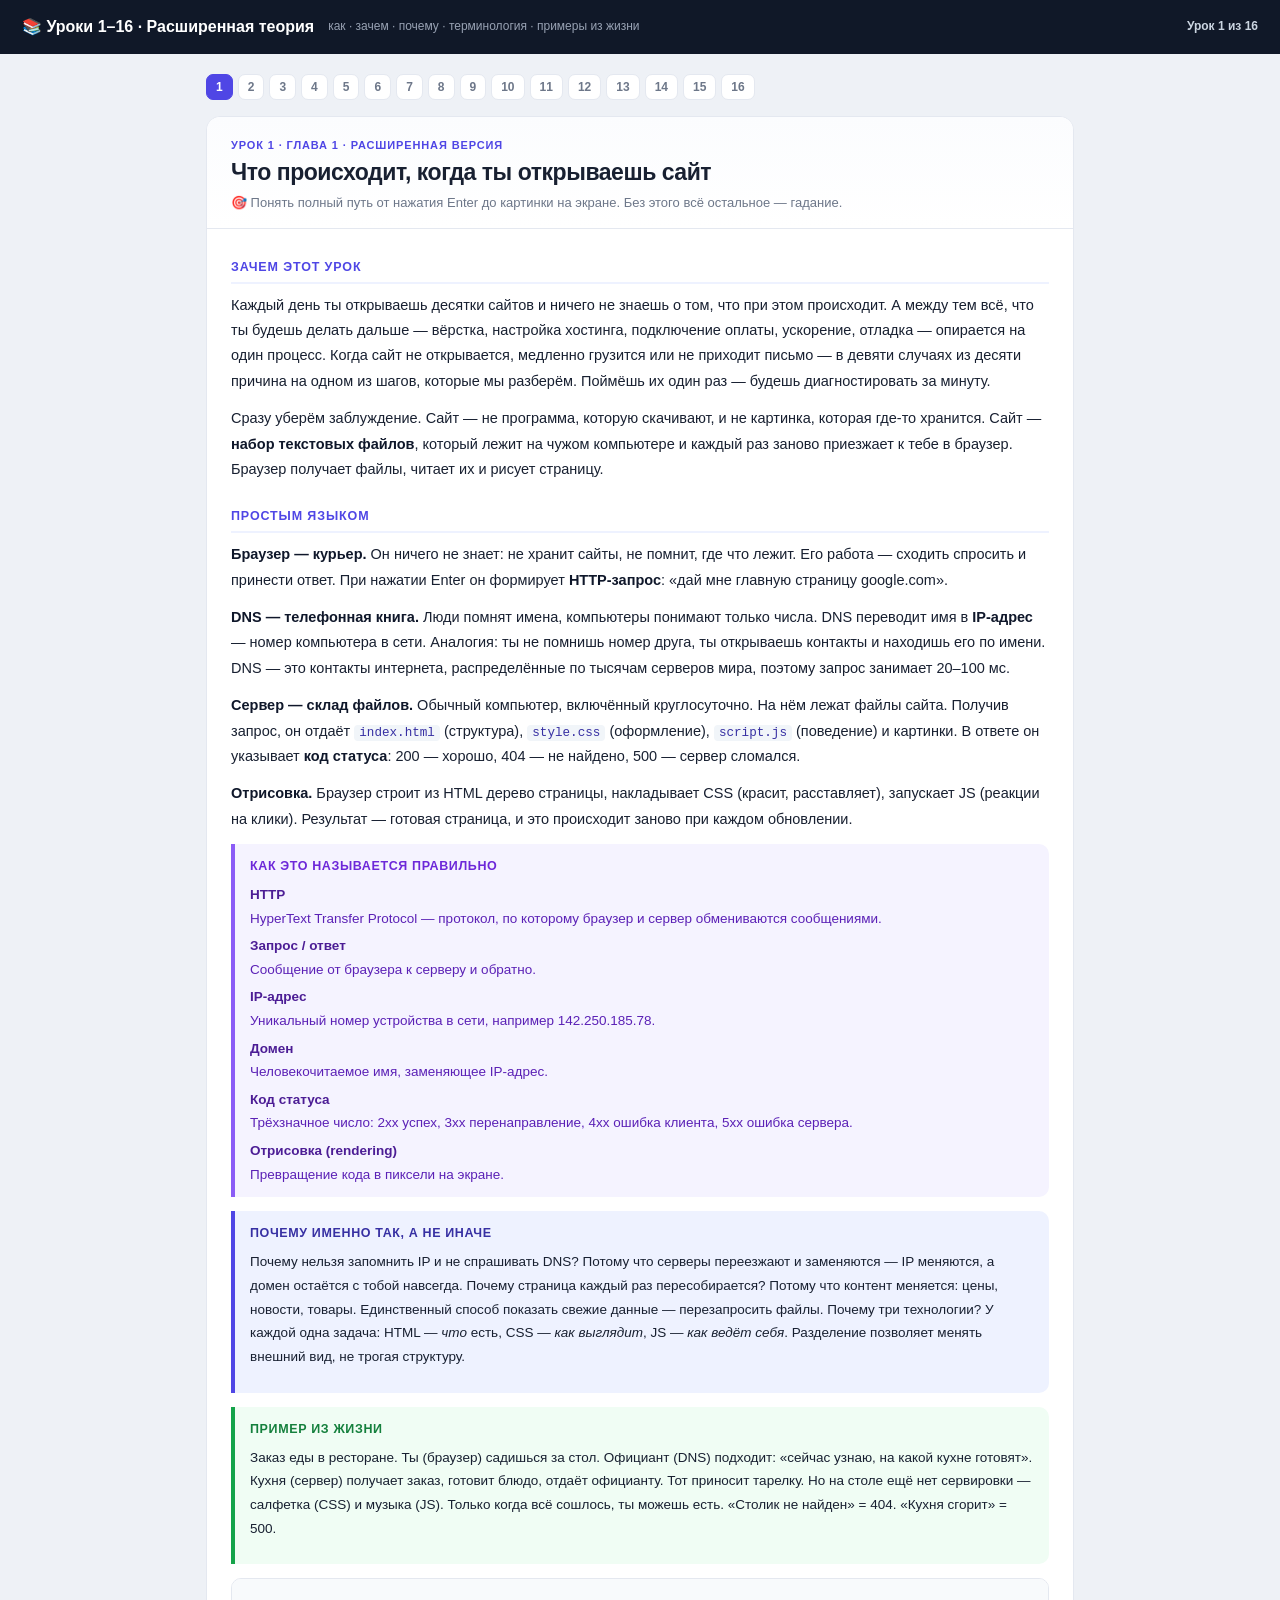
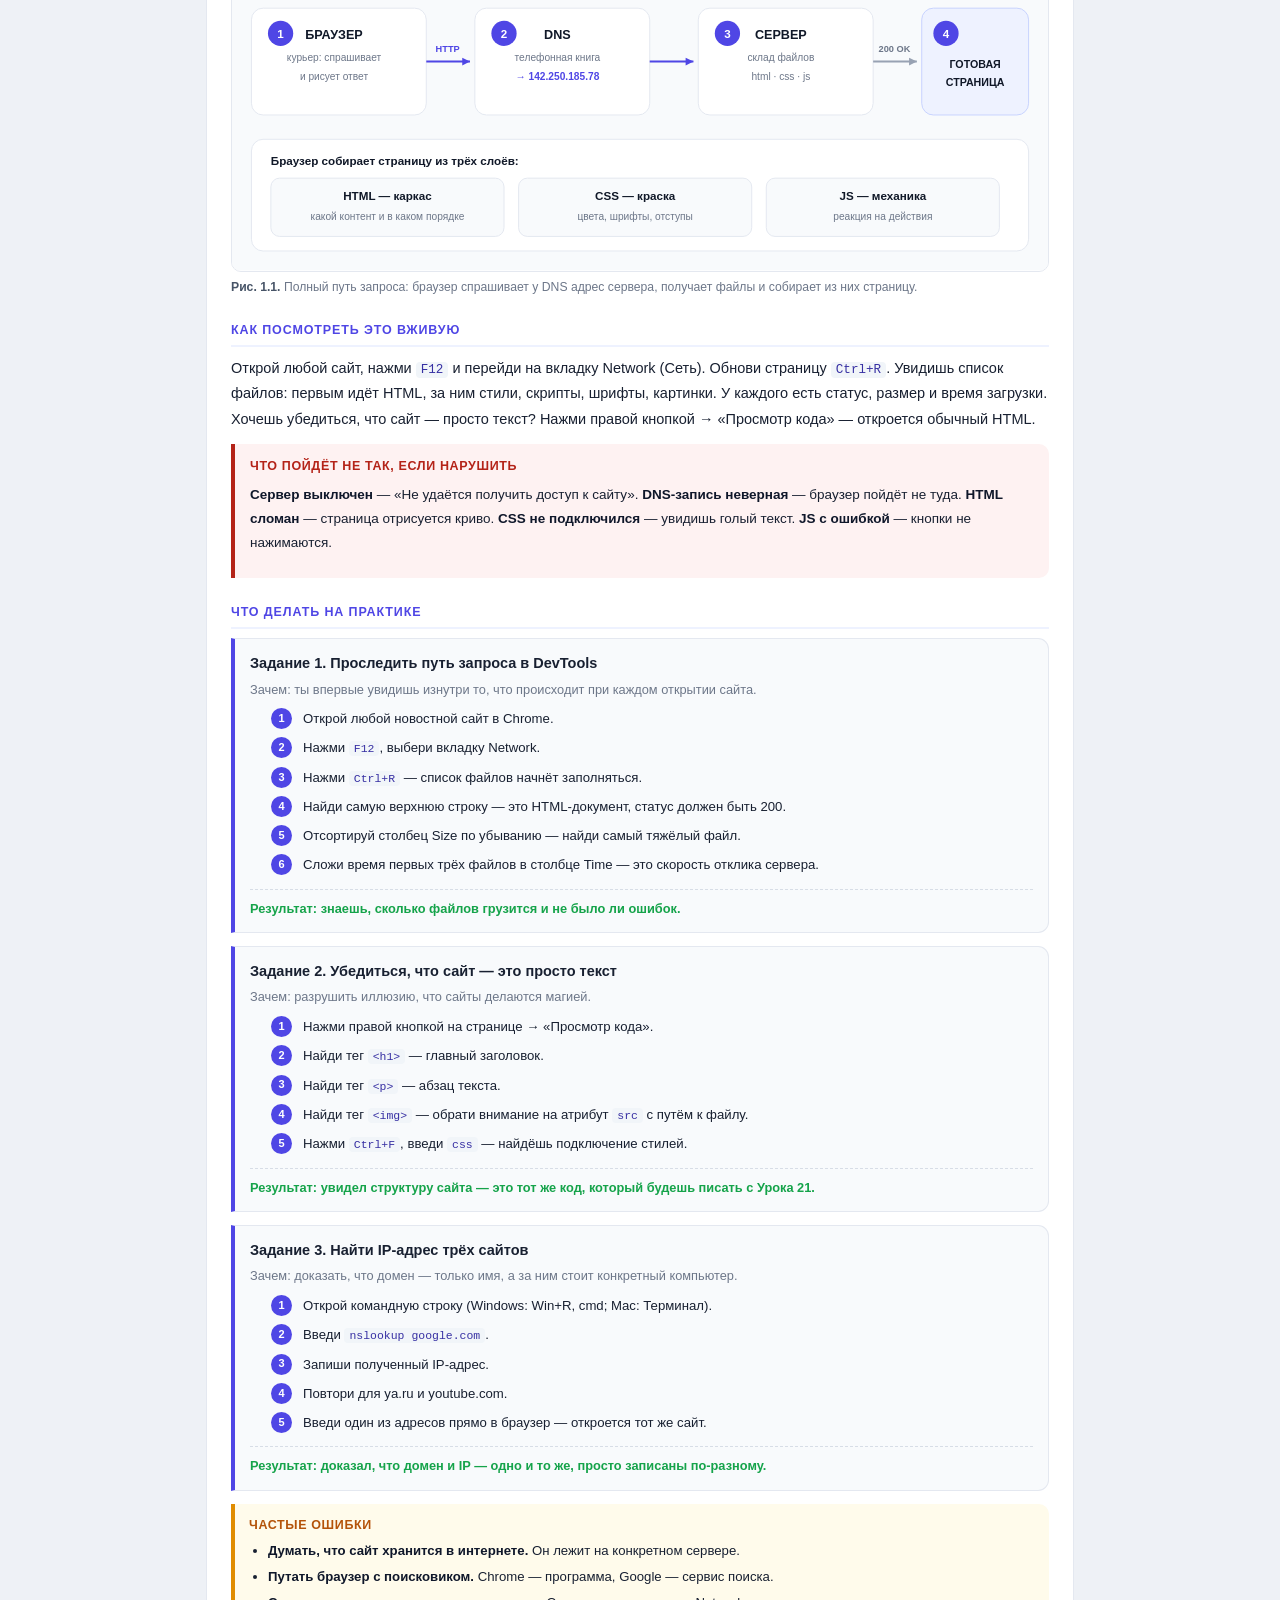
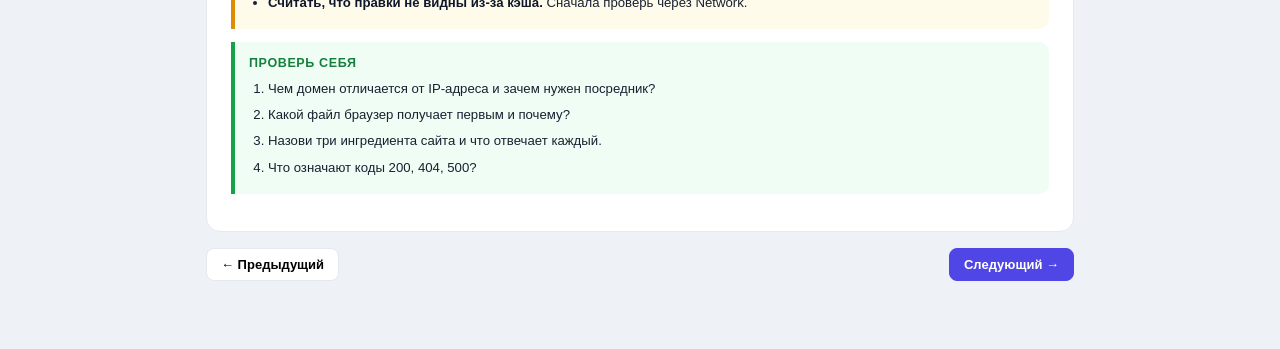
==== uroki-01-16-rasshirennaya.html @ d4473266 "Initial commit — версия после аудита" ====
<!DOCTYPE html>
<html lang="ru">
<head>
<meta charset="UTF-8">
<meta name="viewport" content="width=device-width,initial-scale=1">
<title>Уроки 1–16 · Расширенная теория</title>
<style>
:root{--bg:#eef1f6;--card:#fff;--line:#e4e8f0;--txt:#182031;--muted:#6d7789;--acc:#4f46e5;--ok:#15a34a;--proc:#e08c00;--code:#101828}
*{box-sizing:border-box}html,body{margin:0;padding:0}
body{font-family:-apple-system,BlinkMacSystemFont,"Segoe UI",Roboto,Arial,sans-serif;background:var(--bg);color:var(--txt);font-size:14.5px;line-height:1.6}
header{background:#101828;color:#fff;padding:14px 22px;display:flex;align-items:center;gap:14px;flex-wrap:wrap;position:sticky;top:0;z-index:50}
header h1{margin:0;font-size:16px}header .sub{color:#98a2b3;font-size:12px}
header .cnt{margin-left:auto;font-size:12px;color:#cbd5e1;font-weight:600}
.wrap{max-width:900px;margin:0 auto;padding:20px 16px 70px}
.tabs{display:flex;gap:5px;flex-wrap:wrap;margin-bottom:16px}
.tab{border:1px solid var(--line);background:#fff;border-radius:7px;padding:5px 9px;font-size:12px;cursor:pointer;font-weight:600;color:var(--muted)}
.tab:hover{border-color:#c7cfdd}.tab.on{background:var(--acc);border-color:var(--acc);color:#fff}
.lesson{background:var(--card);border:1px solid var(--line);border-radius:14px;overflow:hidden}
.lh{padding:20px 24px 14px;border-bottom:1px solid var(--line);background:linear-gradient(180deg,#fbfcfe,#fff)}
.lh .num{font-size:11px;text-transform:uppercase;letter-spacing:.08em;color:var(--acc);font-weight:700}
.lh h2{margin:4px 0 0;font-size:23px;letter-spacing:-.02em;line-height:1.25}
.lh .goal{margin-top:6px;font-size:13px;color:var(--muted)}
.lb{padding:4px 24px 24px}
.lb h3{font-size:12.5px;text-transform:uppercase;letter-spacing:.07em;color:var(--acc);margin:24px 0 9px;font-weight:700;padding-bottom:5px;border-bottom:2px solid #eef2ff}
.lb h4{font-size:15.5px;margin:18px 0 6px}
.lb p{margin:0 0 12px;line-height:1.75}
.lb ul,.lb ol{margin:0 0 13px;padding-left:21px}
.lb li{margin-bottom:6px;line-height:1.68}
.lb strong{color:#0f172a}
.lb code{font-family:"SF Mono",Menlo,Consolas,monospace;font-size:.87em;background:#f1f5f9;padding:1px 5px;border-radius:4px;color:#3730a3}
.lb pre{background:var(--code);color:#e6edf7;padding:13px 15px;border-radius:9px;overflow-x:auto;font-size:12.2px;line-height:1.5;font-family:"SF Mono",Menlo,Consolas,monospace;margin:0 0 13px}
.lb pre code{background:none;padding:0;color:inherit}
.lb table{width:100%;border-collapse:collapse;margin:0 0 13px;font-size:12.8px}
.lb th{background:#f8fafc;text-align:left;padding:8px 10px;border:1px solid var(--line);font-weight:700;font-size:11px;text-transform:uppercase;letter-spacing:.04em;color:var(--muted)}
.lb td{padding:8px 10px;border:1px solid var(--line);vertical-align:top;line-height:1.5}
figure{margin:0 0 16px}
figure svg{width:100%;height:auto;display:block;border:1px solid var(--line);border-radius:10px;background:#fff}
figcaption{margin-top:6px;font-size:12.2px;color:var(--muted);line-height:1.5}
figcaption b{color:#475467}
.term{background:#f5f3ff;border-left:4px solid #8b5cf6;border-radius:0 10px 10px 0;padding:12px 15px;margin:0 0 14px}
.term-t{font-weight:700;font-size:12.5px;color:#6d28d9;margin-bottom:8px;text-transform:uppercase;letter-spacing:.05em}
.term dl{margin:0}
.term dt{font-weight:700;color:#4c1d95;font-size:13.5px;margin-top:6px}
.term dd{margin:2px 0 0 0;font-size:13.5px;line-height:1.6;color:#5b21b6}
.why{background:#eef2ff;border-left:4px solid var(--acc);border-radius:0 10px 10px 0;padding:12px 15px;margin:0 0 14px;font-size:13.5px;line-height:1.7}
.why-t{font-weight:700;font-size:12.5px;color:#3730a3;margin-bottom:6px;text-transform:uppercase;letter-spacing:.05em}
.life{background:#f0fdf4;border-left:4px solid var(--ok);border-radius:0 10px 10px 0;padding:12px 15px;margin:0 0 14px;font-size:13.5px;line-height:1.7}
.life-t{font-weight:700;font-size:12.5px;color:#15803d;margin-bottom:6px;text-transform:uppercase;letter-spacing:.05em}
.risk{background:#fef2f2;border-left:4px solid #b42318;border-radius:0 10px 10px 0;padding:12px 15px;margin:0 0 14px;font-size:13.5px;line-height:1.7}
.risk-t{font-weight:700;font-size:12.5px;color:#b42318;margin-bottom:6px;text-transform:uppercase;letter-spacing:.05em}
.task{background:#f8fafc;border:1px solid var(--line);border-left:4px solid var(--acc);border-radius:0 11px 11px 0;padding:13px 15px;margin:0 0 13px}
.task-h{font-weight:700;font-size:14.5px;margin-bottom:4px}
.task-why{font-size:12.8px;color:var(--muted);margin-bottom:9px;line-height:1.55}
.steps{margin:0;padding-left:0;list-style:none;counter-reset:st}
.steps li{position:relative;padding-left:32px;margin-bottom:8px;line-height:1.6;font-size:13.2px;counter-increment:st}
.steps li::before{content:counter(st);position:absolute;left:0;top:0;width:21px;height:21px;background:var(--acc);color:#fff;border-radius:50%;font-size:11px;font-weight:700;display:flex;align-items:center;justify-content:center}
.task-r{margin-top:10px;padding-top:9px;border-top:1px dashed #d7dde6;font-size:12.8px;color:var(--ok);font-weight:600}
.warn{background:#fffbeb;border-left:4px solid var(--proc);border-radius:0 10px 10px 0;padding:11px 14px;margin:0 0 13px}
.warn-t{font-weight:700;font-size:12.5px;color:#b45309;margin-bottom:5px;text-transform:uppercase;letter-spacing:.05em}
.warn ul{margin:0;padding-left:19px}.warn li{font-size:13.2px;margin-bottom:4px}
.check{background:#f0fdf4;border-left:4px solid var(--ok);border-radius:0 10px 10px 0;padding:11px 14px;margin:0 0 13px}
.check-t{font-weight:700;font-size:12.5px;color:#15803d;margin-bottom:5px;text-transform:uppercase;letter-spacing:.05em}
.check ol{margin:0;padding-left:19px}.check li{font-size:13.2px;margin-bottom:4px}
.note{background:#eef2ff;border-left:4px solid var(--acc);border-radius:0 10px 10px 0;padding:11px 14px;margin:0 0 13px;font-size:13.5px}
.navb{display:flex;gap:9px;margin-top:16px}.navb .sp{flex:1}
.btn{border:1px solid var(--line);background:#fff;padding:8px 14px;border-radius:8px;font-size:13px;cursor:pointer;font-weight:600;font-family:inherit}
.btn:hover{border-color:#c7cfdd}.btn.pri{background:var(--acc);border-color:var(--acc);color:#fff}
@media(max-width:700px){.lh,.lb{padding-left:15px;padding-right:15px}.lh h2{font-size:20px}}
</style>
</head>
<body>
<header><h1>📚 Уроки 1–16 · Расширенная теория</h1><span class="sub">как · зачем · почему · терминология · примеры из жизни</span><span class="cnt" id="cnt"></span></header>
<div class="wrap"><div class="tabs" id="tabs"></div><div id="out"></div>
<div class="navb"><button class="btn" id="prev">← Предыдущий</button><span class="sp"></span><button class="btn pri" id="next">Следующий →</button></div></div>
<script>
var L=[
{t:"Что происходит, когда ты открываешь сайт",g:"Понять полный путь от нажатия Enter до картинки на экране. Без этого всё остальное — гадание.",c:`
<h3>Зачем этот урок</h3>
<p>Каждый день ты открываешь десятки сайтов и ничего не знаешь о том, что при этом происходит. А между тем всё, что ты будешь делать дальше — вёрстка, настройка хостинга, подключение оплаты, ускорение, отладка — опирается на один процесс. Когда сайт не открывается, медленно грузится или не приходит письмо — в девяти случаях из десяти причина на одном из шагов, которые мы разберём. Поймёшь их один раз — будешь диагностировать за минуту.</p>
<p>Сразу уберём заблуждение. Сайт — не программа, которую скачивают, и не картинка, которая где-то хранится. Сайт — <strong>набор текстовых файлов</strong>, который лежит на чужом компьютере и каждый раз заново приезжает к тебе в браузер. Браузер получает файлы, читает их и рисует страницу.</p>

<h3>Простым языком</h3>
<p><strong>Браузер — курьер.</strong> Он ничего не знает: не хранит сайты, не помнит, где что лежит. Его работа — сходить спросить и принести ответ. При нажатии Enter он формирует <strong>HTTP-запрос</strong>: «дай мне главную страницу google.com».</p>
<p><strong>DNS — телефонная книга.</strong> Люди помнят имена, компьютеры понимают только числа. DNS переводит имя в <strong>IP-адрес</strong> — номер компьютера в сети. Аналогия: ты не помнишь номер друга, ты открываешь контакты и находишь его по имени. DNS — это контакты интернета, распределённые по тысячам серверов мира, поэтому запрос занимает 20–100 мс.</p>
<p><strong>Сервер — склад файлов.</strong> Обычный компьютер, включённый круглосуточно. На нём лежат файлы сайта. Получив запрос, он отдаёт <code>index.html</code> (структура), <code>style.css</code> (оформление), <code>script.js</code> (поведение) и картинки. В ответе он указывает <strong>код статуса</strong>: 200 — хорошо, 404 — не найдено, 500 — сервер сломался.</p>
<p><strong>Отрисовка.</strong> Браузер строит из HTML дерево страницы, накладывает CSS (красит, расставляет), запускает JS (реакции на клики). Результат — готовая страница, и это происходит заново при каждом обновлении.</p>

<div class="term"><div class="term-t">Как это называется правильно</div>
<dl>
<dt>HTTP</dt><dd>HyperText Transfer Protocol — протокол, по которому браузер и сервер обмениваются сообщениями.</dd>
<dt>Запрос / ответ</dt><dd>Сообщение от браузера к серверу и обратно.</dd>
<dt>IP-адрес</dt><dd>Уникальный номер устройства в сети, например 142.250.185.78.</dd>
<dt>Домен</dt><dd>Человекочитаемое имя, заменяющее IP-адрес.</dd>
<dt>Код статуса</dt><dd>Трёхзначное число: 2xx успех, 3xx перенаправление, 4xx ошибка клиента, 5xx ошибка сервера.</dd>
<dt>Отрисовка (rendering)</dt><dd>Превращение кода в пиксели на экране.</dd>
</dl></div>

<div class="why"><div class="why-t">Почему именно так, а не иначе</div>
<p>Почему нельзя запомнить IP и не спрашивать DNS? Потому что серверы переезжают и заменяются — IP меняются, а домен остаётся с тобой навсегда. Почему страница каждый раз пересобирается? Потому что контент меняется: цены, новости, товары. Единственный способ показать свежие данные — перезапросить файлы. Почему три технологии? У каждой одна задача: HTML — <em>что</em> есть, CSS — <em>как выглядит</em>, JS — <em>как ведёт себя</em>. Разделение позволяет менять внешний вид, не трогая структуру.</p></div>

<div class="life"><div class="life-t">Пример из жизни</div>
<p>Заказ еды в ресторане. Ты (браузер) садишься за стол. Официант (DNS) подходит: «сейчас узнаю, на какой кухне готовят». Кухня (сервер) получает заказ, готовит блюдо, отдаёт официанту. Тот приносит тарелку. Но на столе ещё нет сервировки — салфетка (CSS) и музыка (JS). Только когда всё сошлось, ты можешь есть. «Столик не найден» = 404. «Кухня сгорит» = 500.</p></div>

<figure><svg viewBox="0 0 840 300" xmlns="http://www.w3.org/2000/svg" role="img" aria-label="Схема пути запроса">
<rect width="840" height="300" fill="#f8fafc"/>
<rect x="20" y="30" width="180" height="110" rx="12" fill="#fff" stroke="#e4e8f0"/>
<circle cx="50" cy="56" r="13" fill="#4f46e5"/><text x="50" y="61" text-anchor="middle" fill="#fff" font-size="12" font-weight="700" font-family="Arial">1</text>
<text x="105" y="62" text-anchor="middle" fill="#101828" font-size="13" font-weight="700" font-family="Arial">БРАУЗЕР</text>
<text x="105" y="84" text-anchor="middle" fill="#6d7789" font-size="10.5" font-family="Arial">курьер: спрашивает</text>
<text x="105" y="104" text-anchor="middle" fill="#6d7789" font-size="10.5" font-family="Arial">и рисует ответ</text>
<line x1="200" y1="85" x2="245" y2="85" stroke="#4f46e5" stroke-width="2"/>
<path d="M245,85 l-8,-4 v8 z" fill="#4f46e5"/>
<text x="222" y="75" text-anchor="middle" fill="#4f46e5" font-size="9.5" font-weight="700" font-family="Arial">HTTP</text>
<rect x="250" y="30" width="180" height="110" rx="12" fill="#fff" stroke="#e4e8f0"/>
<circle cx="280" cy="56" r="13" fill="#4f46e5"/><text x="280" y="61" text-anchor="middle" fill="#fff" font-size="12" font-weight="700" font-family="Arial">2</text>
<text x="335" y="62" text-anchor="middle" fill="#101828" font-size="13" font-weight="700" font-family="Arial">DNS</text>
<text x="335" y="84" text-anchor="middle" fill="#6d7789" font-size="10.5" font-family="Arial">телефонная книга</text>
<text x="335" y="104" text-anchor="middle" fill="#4f46e5" font-size="10.5" font-weight="700" font-family="Arial">→ 142.250.185.78</text>
<line x1="430" y1="85" x2="475" y2="85" stroke="#4f46e5" stroke-width="2"/>
<path d="M475,85 l-8,-4 v8 z" fill="#4f46e5"/>
<rect x="480" y="30" width="180" height="110" rx="12" fill="#fff" stroke="#e4e8f0"/>
<circle cx="510" cy="56" r="13" fill="#4f46e5"/><text x="510" y="61" text-anchor="middle" fill="#fff" font-size="12" font-weight="700" font-family="Arial">3</text>
<text x="565" y="62" text-anchor="middle" fill="#101828" font-size="13" font-weight="700" font-family="Arial">СЕРВЕР</text>
<text x="565" y="84" text-anchor="middle" fill="#6d7789" font-size="10.5" font-family="Arial">склад файлов</text>
<text x="565" y="104" text-anchor="middle" fill="#6d7789" font-size="10.5" font-family="Arial">html · css · js</text>
<line x1="660" y1="85" x2="705" y2="85" stroke="#98a2b3" stroke-width="2"/>
<path d="M705,85 l-8,-4 v8 z" fill="#98a2b3"/>
<text x="682" y="75" text-anchor="middle" fill="#6d7789" font-size="9.5" font-weight="700" font-family="Arial">200 OK</text>
<rect x="710" y="30" width="110" height="110" rx="12" fill="#eef2ff" stroke="#c7d2fe"/>
<circle cx="735" cy="56" r="13" fill="#4f46e5"/><text x="735" y="61" text-anchor="middle" fill="#fff" font-size="12" font-weight="700" font-family="Arial">4</text>
<text x="765" y="92" text-anchor="middle" fill="#101828" font-size="11" font-weight="700" font-family="Arial">ГОТОВАЯ</text>
<text x="765" y="110" text-anchor="middle" fill="#101828" font-size="11" font-weight="700" font-family="Arial">СТРАНИЦА</text>
<rect x="20" y="165" width="800" height="115" rx="12" fill="#fff" stroke="#e4e8f0"/>
<text x="40" y="192" fill="#101828" font-size="12" font-weight="700" font-family="Arial">Браузер собирает страницу из трёх слоёв:</text>
<rect x="40" y="205" width="240" height="60" rx="9" fill="#f8fafc" stroke="#e4e8f0"/>
<text x="160" y="228" text-anchor="middle" fill="#101828" font-size="12" font-weight="700" font-family="Arial">HTML — каркас</text>
<text x="160" y="248" text-anchor="middle" fill="#6d7789" font-size="10.5" font-family="Arial">какой контент и в каком порядке</text>
<rect x="295" y="205" width="240" height="60" rx="9" fill="#f8fafc" stroke="#e4e8f0"/>
<text x="415" y="228" text-anchor="middle" fill="#101828" font-size="12" font-weight="700" font-family="Arial">CSS — краска</text>
<text x="415" y="248" text-anchor="middle" fill="#6d7789" font-size="10.5" font-family="Arial">цвета, шрифты, отступы</text>
<rect x="550" y="205" width="240" height="60" rx="9" fill="#f8fafc" stroke="#e4e8f0"/>
<text x="670" y="228" text-anchor="middle" fill="#101828" font-size="12" font-weight="700" font-family="Arial">JS — механика</text>
<text x="670" y="248" text-anchor="middle" fill="#6d7789" font-size="10.5" font-family="Arial">реакция на действия</text>
</svg><figcaption><b>Рис. 1.1.</b> Полный путь запроса: браузер спрашивает у DNS адрес сервера, получает файлы и собирает из них страницу.</figcaption></figure>

<h3>Как посмотреть это вживую</h3>
<p>Открой любой сайт, нажми <code>F12</code> и перейди на вкладку Network (Сеть). Обнови страницу <code>Ctrl+R</code>. Увидишь список файлов: первым идёт HTML, за ним стили, скрипты, шрифты, картинки. У каждого есть статус, размер и время загрузки. Хочешь убедиться, что сайт — просто текст? Нажми правой кнопкой → «Просмотр кода» — откроется обычный HTML.</p>

<div class="risk"><div class="risk-t">Что пойдёт не так, если нарушить</div>
<p><strong>Сервер выключен</strong> — «Не удаётся получить доступ к сайту». <strong>DNS-запись неверная</strong> — браузер пойдёт не туда. <strong>HTML сломан</strong> — страница отрисуется криво. <strong>CSS не подключился</strong> — увидишь голый текст. <strong>JS с ошибкой</strong> — кнопки не нажимаются.</p></div>

<h3>Что делать на практике</h3>
<div class="task"><div class="task-h">Задание 1. Проследить путь запроса в DevTools</div>
<div class="task-why">Зачем: ты впервые увидишь изнутри то, что происходит при каждом открытии сайта.</div>
<ol class="steps">
<li>Открой любой новостной сайт в Chrome.</li>
<li>Нажми <code>F12</code>, выбери вкладку Network.</li>
<li>Нажми <code>Ctrl+R</code> — список файлов начнёт заполняться.</li>
<li>Найди самую верхнюю строку — это HTML-документ, статус должен быть 200.</li>
<li>Отсортируй столбец Size по убыванию — найди самый тяжёлый файл.</li>
<li>Сложи время первых трёх файлов в столбце Time — это скорость отклика сервера.</li>
</ol>
<div class="task-r">Результат: знаешь, сколько файлов грузится и не было ли ошибок.</div></div>

<div class="task"><div class="task-h">Задание 2. Убедиться, что сайт — это просто текст</div>
<div class="task-why">Зачем: разрушить иллюзию, что сайты делаются магией.</div>
<ol class="steps">
<li>Нажми правой кнопкой на странице → «Просмотр кода».</li>
<li>Найди тег <code>&lt;h1&gt;</code> — главный заголовок.</li>
<li>Найди тег <code>&lt;p&gt;</code> — абзац текста.</li>
<li>Найди тег <code>&lt;img&gt;</code> — обрати внимание на атрибут <code>src</code> с путём к файлу.</li>
<li>Нажми <code>Ctrl+F</code>, введи <code>css</code> — найдёшь подключение стилей.</li>
</ol>
<div class="task-r">Результат: увидел структуру сайта — это тот же код, который будешь писать с Урока 21.</div></div>

<div class="task"><div class="task-h">Задание 3. Найти IP-адрес трёх сайтов</div>
<div class="task-why">Зачем: доказать, что домен — только имя, а за ним стоит конкретный компьютер.</div>
<ol class="steps">
<li>Открой командную строку (Windows: Win+R, cmd; Mac: Терминал).</li>
<li>Введи <code>nslookup google.com</code>.</li>
<li>Запиши полученный IP-адрес.</li>
<li>Повтори для ya.ru и youtube.com.</li>
<li>Введи один из адресов прямо в браузер — откроется тот же сайт.</li>
</ol>
<div class="task-r">Результат: доказал, что домен и IP — одно и то же, просто записаны по-разному.</div></div>

<div class="warn"><div class="warn-t">Частые ошибки</div><ul>
<li><strong>Думать, что сайт хранится в интернете.</strong> Он лежит на конкретном сервере.</li>
<li><strong>Путать браузер с поисковиком.</strong> Chrome — программа, Google — сервис поиска.</li>
<li><strong>Считать, что правки не видны из-за кэша.</strong> Сначала проверь через Network.</li>
</ul></div>

<div class="check"><div class="check-t">Проверь себя</div>
<ol><li>Чем домен отличается от IP-адреса и зачем нужен посредник?</li>
<li>Какой файл браузер получает первым и почему?</li>
<li>Назови три ингредиента сайта и что отвечает каждый.</li>
<li>Что означают коды 200, 404, 500?</li></ol></div>
`},

{t:"Домен, DNS и хостинг",g:"Понять, из чего физически состоит адрес сайта и где он лежит. Без этого нельзя запустить сайт.",c:`
<h3>Зачем этот урок</h3>
<p>Через несколько месяцев ты будешь сдавать клиентам готовые сайты. На запуске всегда возникают вопросы: куда залить файлы, как привязать домен, почему сайт не открывается, куда направить почту. Всё это — про три вещи: домен, DNS и хостинг. Разберёшь сейчас — запуск перестанет быть стрессом.</p>
<p>Главная путаница новичка — смешать три понятия в одно. Давай разделим навсегда.</p>

<h3>Простым языком</h3>
<p><strong>Домен — имя, которое покупают.</strong> Не файл и не программа, а запись в реестре: «mysite.ru принадлежит такому-то человеку до такого-то числа». Покупается у регистратора на срок от года, 200–900 ₽. Ключевое свойство: домен можно перенаправить на другой сервер, поменяв одну DNS-запись. Поэтому «купить домен» и «купить хостинг» — независимые операции, лучше у разных провайдеров.</p>
<p><strong>DNS — диспетчерская.</strong> Ты настраиваешь записи у регистратора, и они говорят всему интернету: «mysite.ru живёт по адресу 185.22.11.4». Изменения расходятся по миру от 15 минут до 24 часов — время распространения.</p>
<p><strong>Хостинг — квартира.</strong> Компьютер, на котором физически лежат файлы сайта и база. Включён 24/7, защищён от отключений. Захотел переехать — забрал вещи, снял другую квартиру.</p>

<div class="term"><div class="term-t">Как это называется правильно</div>
<dl>
<dt>Регистратор</dt><dd>Компания, через которую покупают домен и управляют DNS.</dd>
<dt>Хостинг-провайдер</dt><dd>Компания, предоставляющая сервер для файлов сайта.</dd>
<dt>DNS-зона</dt><dd>Набор записей, описывающих домен.</dd>
<dt>A-запись</dt><dd>Указывает IP-адрес, где лежит сайт.</dd>
<dt>CNAME</dt><dd>Псевдоним: «это имя ведёт на другое имя».</dd>
<dt>MX</dt><dd>Указывает почтовый сервер домена.</dd>
<dt>TXT</dt><dd>Текстовая запись: проверка владельца, SPF.</dd>
<dt>TTL</dt><dd>Секунды, сколько запись может жить в кэше.</dd>
<dt>Shared / VPS</dt><dd>Общий сервер / виртуальный выделенный.</dd>
<dt>FTP</dt><dd>Протокол загрузки файлов на сервер.</dd>
</dl></div>

<div class="why"><div class="why-t">Почему именно так, а не иначе</div>
<p>Почему домен и хостинг разделены? Это разные услуги с разными сроками: домен на годы, хостинг на месяцы. Разделил — сменил хостинг, не потеряв домен и посетителей. Почему DNS-изменения занимают до суток? Записи кэшируются на тысячах серверов мира, каждому нужно время узнать новое значение. Почему лучше у разных провайдеров? Если один заблокирует аккаунт или обанкротится, второй продолжит работать.</p></div>

<div class="life"><div class="life-t">Пример из жизни</div>
<p>Домен — номер телефона: постоянный, его даёшь людям. Хостинг — офис: можешь переехать, но номер останется с тобой, если сам перенаправишь. DNS — телефонная станция: знает, что твой номер сейчас ведёт в новый офис. MX — «если звонят про письма, соединяй с почтовым отделением». CNAME — «если звонят на www, соединяй с основным номером».</p></div>

<figure><svg viewBox="0 0 840 380" xmlns="http://www.w3.org/2000/svg" role="img" aria-label="Схема домена, DNS и хостинга">
<rect width="840" height="380" fill="#f8fafc"/>
<text x="30" y="24" fill="#101828" font-size="13" font-weight="700" font-family="Arial">1. ДОМЕН — имя</text>
<rect x="30" y="34" width="240" height="66" rx="12" fill="#fff" stroke="#e4e8f0"/>
<text x="150" y="60" text-anchor="middle" fill="#4f46e5" font-size="16" font-weight="700" font-family="Arial">mysite.ru</text>
<text x="150" y="82" text-anchor="middle" fill="#6d7789" font-size="10.5" font-family="Arial">регистратор · 200–900 ₽/год</text>
<text x="300" y="24" fill="#101828" font-size="13" font-weight="700" font-family="Arial">2. DNS — переводчик</text>
<rect x="300" y="34" width="250" height="66" rx="12" fill="#fff" stroke="#e4e8f0"/>
<text x="425" y="60" text-anchor="middle" fill="#101828" font-size="12.5" font-weight="700" font-family="Arial">mysite.ru → 185.22.11.4</text>
<text x="425" y="82" text-anchor="middle" fill="#6d7789" font-size="10.5" font-family="Arial">записи: A, CNAME, MX, TXT</text>
<text x="580" y="24" fill="#101828" font-size="13" font-weight="700" font-family="Arial">3. ХОСТИНГ — квартира</text>
<rect x="580" y="34" width="230" height="66" rx="12" fill="#fff" stroke="#e4e8f0"/>
<text x="695" y="60" text-anchor="middle" fill="#101828" font-size="12" font-weight="700" font-family="Arial">/var/www/mysite/</text>
<text x="695" y="82" text-anchor="middle" fill="#6d7789" font-size="10.5" font-family="Arial">index.html · style.css · БД</text>
<line x1="270" y1="67" x2="296" y2="67" stroke="#4f46e5" stroke-width="2"/>
<path d="M296,67 l-8,-4 v8 z" fill="#4f46e5"/>
<line x1="550" y1="67" x2="576" y2="67" stroke="#4f46e5" stroke-width="2"/>
<path d="M576,67 l-8,-4 v8 z" fill="#4f46e5"/>
<rect x="30" y="120" width="780" height="115" rx="12" fill="#fff" stroke="#e4e8f0"/>
<text x="50" y="144" fill="#101828" font-size="12" font-weight="700" font-family="Arial">Записи DNS — что и куда направлять</text>
<rect x="50" y="155" width="175" height="68" rx="9" fill="#f8fafc" stroke="#e4e8f0"/>
<text x="137" y="176" text-anchor="middle" fill="#4f46e5" font-size="12" font-weight="700" font-family="Arial">A</text>
<text x="137" y="195" text-anchor="middle" fill="#101828" font-size="10.5" font-family="Arial">mysite.ru → IP</text>
<text x="137" y="212" text-anchor="middle" fill="#6d7789" font-size="10" font-family="Arial">«сайт лежит здесь»</text>
<rect x="237" y="155" width="175" height="68" rx="9" fill="#f8fafc" stroke="#e4e8f0"/>
<text x="324" y="176" text-anchor="middle" fill="#4f46e5" font-size="12" font-weight="700" font-family="Arial">CNAME</text>
<text x="324" y="195" text-anchor="middle" fill="#101828" font-size="10.5" font-family="Arial">www → mysite.ru</text>
<text x="324" y="212" text-anchor="middle" fill="#6d7789" font-size="10" font-family="Arial">«это псевдоним»</text>
<rect x="424" y="155" width="175" height="68" rx="9" fill="#f8fafc" stroke="#e4e8f0"/>
<text x="511" y="176" text-anchor="middle" fill="#4f46e5" font-size="12" font-weight="700" font-family="Arial">MX</text>
<text x="511" y="195" text-anchor="middle" fill="#101828" font-size="10.5" font-family="Arial">mail.mysite.ru</text>
<text x="511" y="212" text-anchor="middle" fill="#6d7789" font-size="10" font-family="Arial">«куда слать почту»</text>
<rect x="611" y="155" width="175" height="68" rx="9" fill="#f8fafc" stroke="#e4e8f0"/>
<text x="698" y="176" text-anchor="middle" fill="#4f46e5" font-size="12" font-weight="700" font-family="Arial">TXT</text>
<text x="698" y="195" text-anchor="middle" fill="#101828" font-size="10.5" font-family="Arial">v=spf1 include:…</text>
<text x="698" y="212" text-anchor="middle" fill="#6d7789" font-size="10" font-family="Arial">«проверка, антиспам»</text>
<text x="30" y="255" fill="#101828" font-size="12.5" font-weight="700" font-family="Arial">Два типа хостинга</text>
<rect x="30" y="265" width="380" height="100" rx="12" fill="#fff" stroke="#e4e8f0"/>
<text x="50" y="290" fill="#101828" font-size="12" font-weight="700" font-family="Arial">SHARED — сервер на сотни клиентов</text>
<text x="50" y="312" fill="#6d7789" font-size="11" font-family="Arial">150–500 ₽/мес · панель управления</text>
<text x="50" y="332" fill="#6d7789" font-size="11" font-family="Arial">лендинги, магазины до 1000 товаров</text>
<text x="50" y="352" fill="#6d7789" font-size="11" font-family="Arial">Timeweb, Beget</text>
<rect x="430" y="265" width="380" height="100" rx="12" fill="#eef2ff" stroke="#c7d2fe"/>
<text x="450" y="290" fill="#101828" font-size="12" font-weight="700" font-family="Arial">VPS — виртуальный сервер только твой</text>
<text x="450" y="312" fill="#6d7789" font-size="11" font-family="Arial">300–1500 ₽/мес · настраиваешь сам</text>
<text x="450" y="332" fill="#6d7789" font-size="11" font-family="Arial">высокая нагрузка, особые требования</text>
<text x="450" y="352" fill="#6d7789" font-size="11" font-family="Arial">Selectel</text>
</svg><figcaption><b>Рис. 2.1.</b> Домен указывает на хостинг через DNS-записи. Разные записи решают разные задачи: A — сайт, CNAME — зеркало, MX — почта, TXT — проверка и антиспам.</figcaption></figure>

<h3>Как посмотреть это вживую</h3>
<pre>nslookup google.com
# или
ping google.com</pre>
<p>Увидишь IP-адрес — тот самый «номер дома». Введи его прямо в браузер: откроется тот же сайт. Это доказывает, что домен — просто удобное имя.</p>

<div class="risk"><div class="risk-t">Что пойдёт не так, если нарушить</div>
<p><strong>A-запись неверная</strong> — браузер пойдёт не туда. <strong>CNAME вместо A</strong> — многие хосты не поймут. <strong>MX не настроена</strong> — почта на домене не работает. <strong>Не продлить домен</strong> — через год сайт исчезнет. <strong>Shared с сотней соседей</strong> — один нагруженный сосед замедлит твой сайт.</p></div>

<h3>Что делать на практике</h3>
<div class="task"><div class="task-h">Задание 1. Купить домен и изучить управление DNS</div>
<div class="task-why">Зачем: поработаешь с реальной панелью регистратора.</div>
<ol class="steps">
<li>Зайди на reg.ru или namecheap.com.</li>
<li>Введи желаемое имя — система покажет, свободно ли оно.</li>
<li>Выбери зону .ru, оформи покупку на 1 год.</li>
<li>В личном кабинете найди «DNS-серверы» или «Управление зоной».</li>
<li>Изучи автоматически созданные записи, найди A-запись.</li>
<li>Запиши в заметки, что означает каждая запись.</li>
</ol>
<div class="task-r">Результат: свой домен и понимание панели управления DNS.</div></div>

<div class="task"><div class="task-h">Задание 2. Сравнить три хостинга</div>
<div class="task-why">Зачем: через месяцы будешь выбирать хостинг для клиентских сайтов.</div>
<ol class="steps">
<li>Открой тарифные страницы Timeweb, Beget, Selectel.</li>
<li>Заведи таблицу: цена, диск, сайтов, БД, PHP, поддержка, бэкап.</li>
<li>Заполни для дешёвого и среднего тарифа каждого.</li>
<li>Отметь, где включён бесплатный SSL и автобэкап.</li>
<li>Выпиши, какой выберешь для лендинга, какой — для магазина на 5000 товаров.</li>
</ol>
<div class="task-r">Результат: таблица сравнения и понимание, за что платишь.</div></div>

<div class="warn"><div class="warn-t">Частые ошибки</div><ul>
<li><strong>Домен и хостинг у одного провайдера.</strong> Заблокируют аккаунт — потеряешь всё.</li>
<li><strong>Ждать мгновенного применения DNS.</strong> До 24 часов — это норма.</li>
<li><strong>Путать A и CNAME.</strong> Часто прописывают CNAME вместо A — сайт не открывается.</li>
<li><strong>Забывать продлевать домен.</strong> Заведи напоминание за месяц.</li>
</ul></div>

<div class="check"><div class="check-t">Проверь себя</div>
<ol><li>Зачем домену A-запись и чем она отличается от CNAME?</li>
<li>Почему нельзя купить сайт на хостинге, не купив домен?</li>
<li>Сколько ждать после смены DNS и почему?</li>
<li>Когда shared недостаточно и нужен VPS?</li></ol></div>
`},

{t:"Статический сайт, динамический сайт и CMS",g:"Понять три способа создания сайта и уметь выбрать правильный под задачу.",c:`
<h3>Зачем этот урок</h3>
<p>«Мне нужен сайт» — это не одна задача, а три разных проекта с разной ценой, сроками и инструментами. Твоя профессия — понять, какой тип нужен, ещё до того как назвал цену. Ошибка стоит дорого: можно взяться за сложный динамический сайт, когда клиенту хватило бы лендинга, или наоборот.</p>

<h3>Простым языком</h3>
<p><strong>Статика — как напечатанная листовка.</strong> Файлы готовы заранее, сервер просто отдаёт их, ничего не вычисляя. Отсюда: быстро, надёжно, дёшево в содержании. Минус один, но решающий: поменять текст можно только поправив файл кода. Клиент не зайдёт в админку и не заменит цену.</p>
<p><strong>Динамика — как повар в ресторане.</strong> Сервер на каждый запрос лепит страницу заново, подставляя данные из базы. Заходишь в кабинет — сервер понимает, что это ты, и показывает твои заказы. Нужна программа на сервере (PHP, Node.js) и база данных. Это банки, соцсети, магазины. Сложнее, дороже, требует программиста.</p>
<p><strong>CMS — готовая программа динамики.</strong> Закрывает сложную часть за тебя: программа уже написана, протестирована и бесплатно лежит в открытом доступе. Загрузил на хостинг, надел сверху свой дизайн — клиент сам добавляет товары и меняет тексты. Ты не повар, ты менеджер ресторана.</p>

<div class="term"><div class="term-t">Как это называется правильно</div>
<dl>
<dt>Статический сайт</dt><dd>Из заранее подготовленных файлов, отдаётся без изменений.</dd>
<dt>Динамический сайт</dt><dd>Страницы генерируются на сервере под каждый запрос.</dd>
<dt>CMS</dt><dd>Content Management System — система управления контентом.</dd>
<dt>База данных (БД)</dt><dd>Хранилище данных: товары, пользователи, заказы.</dd>
<dt>SQL</dt><dd>Structured Query Language — язык запросов к базе.</dd>
<dt>Бэкенд / Фронтенд</dt><dd>Серверная часть / клиентская часть.</dd>
<dt>Рендеринг</dt><dd>Формирование HTML из данных и шаблона.</dd>
</dl></div>

<div class="why"><div class="why-t">Почему именно так, а не иначе</div>
<p>Почему статика быстрее? Серверу не надо считать — он отдаёт готовый файл. Динамика на каждый запрос обращается к базе, собирает шаблон, подставляет данные — это время. Почему CMS бесплатна? Разработчики зарабатывают не на программе, а на плагинах, темах и поддержке вокруг неё. Почему WordPress покрывает 43% сайтов? Потому что закрывает самый частый сценарий: «клиент хочет сам управлять контентом, а мне нужно быстро сдать».</p></div>

<div class="life"><div class="life-t">Пример из жизни</div>
<p>Статика — рекламный буклет: напечатали тираж, раздаёте одинаковый. Динамика — ресторан: каждый заказ индивидуальный. CMS — сеть фастфуда: есть готовое меню, стандартные процессы и касса, нужно только нанять кассира и открыть точку. Ты не придумываешь рецепты — берёшь проверенную систему.</p></div>

<figure><svg viewBox="0 0 840 340" xmlns="http://www.w3.org/2000/svg" role="img" aria-label="Три способа работы сайта">
<rect width="840" height="340" fill="#f8fafc"/>
<text x="30" y="24" fill="#101828" font-size="12.5" font-weight="700" font-family="Arial">СТАТИКА — листовка</text>
<rect x="30" y="34" width="210" height="52" rx="10" fill="#fff" stroke="#e4e8f0"/>
<text x="135" y="56" text-anchor="middle" fill="#101828" font-size="11" font-weight="700" font-family="Arial">Готовый index.html</text>
<text x="135" y="74" text-anchor="middle" fill="#6d7789" font-size="10" font-family="Arial">лежит на сервере</text>
<line x1="240" y1="60" x2="280" y2="60" stroke="#15a34a" stroke-width="2"/>
<path d="M280,60 l-8,-4 v8 z" fill="#15a34a"/>
<text x="260" y="50" text-anchor="middle" fill="#15a34a" font-size="9.5" font-weight="700" font-family="Arial">как есть</text>
<rect x="285" y="34" width="150" height="52" rx="10" fill="#f0fdf4" stroke="#bbf7d0"/>
<text x="360" y="56" text-anchor="middle" fill="#101828" font-size="11" font-weight="700" font-family="Arial">Посетитель 1</text>
<text x="360" y="74" text-anchor="middle" fill="#15a34a" font-size="10" font-family="Arial">тот же файл</text>
<rect x="285" y="94" width="150" height="36" rx="10" fill="#f0fdf4" stroke="#bbf7d0"/>
<text x="360" y="116" text-anchor="middle" fill="#6d7789" font-size="10" font-family="Arial">Посетитель 2 · 3 · 4 …</text>
<text x="470" y="24" fill="#101828" font-size="12.5" font-weight="700" font-family="Arial">ДИНАМИКА — повар</text>
<rect x="470" y="34" width="130" height="96" rx="10" fill="#fff" stroke="#e4e8f0"/>
<text x="535" y="56" text-anchor="middle" fill="#101828" font-size="11" font-weight="700" font-family="Arial">Запрос</text>
<text x="535" y="76" text-anchor="middle" fill="#6d7789" font-size="10" font-family="Arial">«мои заказы»</text>
<text x="535" y="98" text-anchor="middle" fill="#4f46e5" font-size="10" font-weight="700" font-family="Arial">+ имя юзера</text>
<line x1="600" y1="82" x2="640" y2="82" stroke="#4f46e5" stroke-width="2"/>
<path d="M640,82 l-8,-4 v8 z" fill="#4f46e5"/>
<rect x="645" y="34" width="160" height="96" rx="10" fill="#eef2ff" stroke="#c7d2fe"/>
<text x="725" y="56" text-anchor="middle" fill="#101828" font-size="11" font-weight="700" font-family="Arial">Сервер + База</text>
<text x="725" y="78" text-anchor="middle" fill="#6d7789" font-size="10" font-family="Arial">лепит страницу</text>
<text x="725" y="98" text-anchor="middle" fill="#6d7789" font-size="10" font-family="Arial">под каждого</text>
<line x1="725" y1="130" x2="725" y2="160" stroke="#4f46e5" stroke-width="2"/>
<path d="M725,160 l-4,-8 h8 z" fill="#4f46e5"/>
<rect x="645" y="162" width="160" height="34" rx="8" fill="#fff" stroke="#e4e8f0"/>
<text x="725" y="183" text-anchor="middle" fill="#101828" font-size="10.5" font-weight="700" font-family="Arial">HTML на лету</text>
<text x="30" y="150" fill="#101828" font-size="12.5" font-weight="700" font-family="Arial">CMS — сеть фастфуда</text>
<rect x="30" y="160" width="140" height="100" rx="10" fill="#fff" stroke="#e4e8f0"/>
<text x="100" y="184" text-anchor="middle" fill="#101828" font-size="11" font-weight="700" font-family="Arial">Админка</text>
<text x="100" y="206" text-anchor="middle" fill="#6d7789" font-size="10" font-family="Arial">«+ Добавить</text>
<text x="100" y="222" text-anchor="middle" fill="#6d7789" font-size="10" font-family="Arial">товар»</text>
<text x="100" y="244" text-anchor="middle" fill="#6d7789" font-size="10" font-family="Arial">клиент сам правит</text>
<line x1="170" y1="210" x2="205" y2="210" stroke="#4f46e5" stroke-width="2"/>
<path d="M205,210 l-8,-4 v8 z" fill="#4f46e5"/>
<rect x="210" y="160" width="140" height="100" rx="10" fill="#eef2ff" stroke="#c7d2fe"/>
<text x="280" y="184" text-anchor="middle" fill="#101828" font-size="11" font-weight="700" font-family="Arial">База данных</text>
<text x="280" y="208" text-anchor="middle" fill="#6d7789" font-size="10" font-family="Arial">товары, страницы</text>
<text x="280" y="246" text-anchor="middle" fill="#6d7789" font-size="10" font-family="Arial">WordPress · Tilda</text>
<line x1="350" y1="210" x2="385" y2="210" stroke="#4f46e5" stroke-width="2"/>
<path d="M385,210 l-8,-4 v8 z" fill="#4f46e5"/>
<rect x="390" y="160" width="140" height="100" rx="10" fill="#fff" stroke="#e4e8f0"/>
<text x="460" y="184" text-anchor="middle" fill="#101828" font-size="11" font-weight="700" font-family="Arial">Сервер</text>
<text x="460" y="208" text-anchor="middle" fill="#6d7789" font-size="10" font-family="Arial">собирает из шаблона</text>
<text x="460" y="246" text-anchor="middle" fill="#6d7789" font-size="10" font-family="Arial">PHP · Node.js</text>
<line x1="530" y1="210" x2="565" y2="210" stroke="#4f46e5" stroke-width="2"/>
<path d="M565,210 l-8,-4 v8 z" fill="#4f46e5"/>
<rect x="570" y="160" width="240" height="100" rx="10" fill="#f0fdf4" stroke="#bbf7d0"/>
<text x="690" y="184" text-anchor="middle" fill="#101828" font-size="11" font-weight="700" font-family="Arial">Готовый сайт</text>
<text x="690" y="208" text-anchor="middle" fill="#6d7789" font-size="10" font-family="Arial">уникальный контент</text>
<text x="690" y="246" text-anchor="middle" fill="#15a34a" font-size="10" font-weight="700" font-family="Arial">WooCommerce · Bitrix</text>
<text x="30" y="290" fill="#b45309" font-size="11" font-weight="700" font-family="Arial">Вывод: если клиенту нужно самому обновлять контент (90% случаев) — сразу CMS. Статика — для визиток и промо.</text>
</svg><figcaption><b>Рис. 3.1.</b> Три способа работы сайта. Статика отдаёт один файл всем, динамика собирает индивидуально, CMS делает динамику за тебя.</figcaption></figure>

<table>
<tr><th>Параметр</th><th>Статика</th><th>Динамика</th><th>CMS</th></tr>
<tr><td>База данных</td><td>не нужна</td><td>нужна</td><td>нужна</td></tr>
<tr><td>Обновить текст</td><td>правь HTML</td><td>правь код</td><td>жми в админке</td></tr>
<tr><td>Скорость</td><td>очень высокая</td><td>зависит от кода</td><td>средняя (лечится кэшем)</td></tr>
<tr><td>Кто делает</td><td>верстальщик</td><td>программист</td><td>настройщик CMS</td></tr>
<tr><td>Клиент правит сам</td><td>нет</td><td>нет</td><td><strong>да</strong></td></tr>
</table>

<div class="risk"><div class="risk-t">Что пойдёт не так, если нарушить</div>
<p><strong>Магазин чистой статикой</strong> — клиент не добавит товар, будешь делать за него вечно. <strong>Динамика там, где хватит CMS</strong> — проект встанет в 3–5 раз дороже. <strong>CMS без учёта нагрузки</strong> — сайт ляжет под трафиком. <strong>Без кэша</strong> — динамика будет медленной.</p></div>

<h3>Что делать на практике</h3>
<div class="task"><div class="task-h">Задание 1. Классифицировать три сайта</div>
<div class="task-why">Зачем: научишься определять тип с первого взгляда — навык для каждого брифа.</div>
<ol class="steps">
<li>Возьми три сайта: портфолио фотографа, Википедию, ВКонтакте.</li>
<li>Определи для каждого: статика, динамика или CMS.</li>
<li>Обоснуй одним признаком: «в подвале WordPress — значит CMS».</li>
<li>Проверь: открой код (Ctrl+U), поищи wp-content — маркер WordPress.</li>
<li>Ответь: сможет ли фотограф сам добавить фото, не трогая код?</li>
</ol>
<div class="task-r">Результат: умеешь за 30 секунд определить, на чём сделан сайт.</div></div>

<div class="task"><div class="task-h">Задание 2. Определить тип под три задачи</div>
<div class="task-why">Зачем: подготовка к первому коммерческому разговору.</div>
<ol class="steps">
<li>Задача А: «страница для одной услуги, обновлять ничего не буду».</li>
<li>Задача Б: «магазин, сам добавлю 50 товаров в месяц, меняю цены».</li>
<li>Задача В: «личный кабинет с историей заказов и статусом доставки».</li>
<li>Для каждой выбери тип и инструмент (ручная вёрстка / WordPress / WooCommerce / Bitrix).</li>
<li>Напиши план, если клиент скажет: «хочу как у Apple, но чтобы самому цены менять».</li>
</ol>
<div class="task-r">Результат: алгоритм выбора инструмента под задачу.</div></div>

<div class="warn"><div class="warn-t">Частые ошибки</div><ul>
<li><strong>Магазин чистой статикой.</strong> Клиент не сможет добавить товар.</li>
<li><strong>Динамика там, где хватит CMS.</strong> В 3–5 раз дороже.</li>
<li><strong>Считать WordPress несерьёзным.</strong> 43% сайтов мира. Серьёзность — в качестве работы.</li>
</ul></div>

<div class="check"><div class="check-t">Проверь себя</div>
<ol><li>Чем статика отличается от динамики по способу отдачи?</li>
<li>Когда CMS бессмысленна, а нужна своя программа?</li>
<li>Клиент может менять текст на статике? А на WordPress?</li>
<li>Какой тип нужен магазину на 500 товаров и почему?</li></ol></div>
`},

{t:"Типы сайтов и их отличия",g:"Знать четыре основных типа сайтов, их назначение, инструменты и бюджеты.",c:`
<h3>Зачем этот урок</h3>
<p>«Сделайте сайт» — не одна задача, а четыре разные профессии. Лендинг за 60 000 ₽ и магазин за 400 000 ₽ — разные проекты, путать нельзя ни в разговоре, ни в обучении. Поймёшь различия — назовёшь цену правильно и не возьмёшься за невозможное.</p>

<h3>Простым языком</h3>
<p><strong>Лендинг — одна страница, одна цель.</strong> Ведёт по одному сценарию: зацепить → показать проблему → решение → доказать → продать. Никакой навигации, всё, что не ведёт к целевому действию, удаляется.</p>
<p><strong>Корпоративный — информация и доверие.</strong> 5–15 страниц с меню. Задача не «продать сейчас», а «выглядеть надёжно».</p>
<p><strong>Магазин — многократные продажи.</strong> Каталог, карточки, корзина, оплата, доставка, кабинет. Самый сложный: надо связать десяток сервисов.</p>
<p><strong>Продвинутый — впечатление как продукт.</strong> Анимации, 3D, нестандартная типографика, звук. Для брендов, фильмов, запусков.</p>

<div class="term"><div class="term-t">Как это называется правильно</div>
<dl>
<dt>Лендинг</dt><dd>Landing page — посадочная страница с одним целевым действием.</dd>
<dt>Корпоративный сайт</dt><dd>Многостраничник компании для представления.</dd>
<dt>CTA</dt><dd>Call To Action — призыв к действию, кнопка цели.</dd>
<dt>Витрина</dt><dd>Страница каталога с товарами.</dd>
<dt>Чекаут</dt><dd>Страница оформления заказа.</dd>
</dl></div>

<div class="why"><div class="why-t">Почему именно так, а не иначе</div>
<p>Почему у лендинга нет меню? Любая ссылка — возможность уйти, задача — удержать до целевого действия. Почему у корпоративного есть меню? Люди приходят за разной информацией. Почему магазин дороже всего? Нужно связать платёжку, доставку, чеки, CRM, email — каждый элемент может сломаться. Почему продвинутые стоят миллионы? Редкие навыки: WebGL, шейдеры, сложные анимации.</p></div>

<div class="life"><div class="life-t">Пример из жизни</div>
<p>Лендинг — продавец-консультант: подходит, ведёт по одной дорожке, доводит до покупки. Корпоративный — витрина офиса: заходишь, смотришь таблички, выбираешь кабинет. Магазин — супермаркет: тележки, кассы, склад, логистика. Продвинутый — шоу на стадионе: делают не чтобы продать билет, а чтобы впечатлить.</p></div>

<figure><svg viewBox="0 0 840 300" xmlns="http://www.w3.org/2000/svg" role="img" aria-label="Четыре типа сайтов">
<rect width="840" height="300" fill="#f8fafc"/>
<rect x="20" y="20" width="190" height="260" rx="12" fill="#fff" stroke="#e4e8f0"/>
<text x="115" y="44" text-anchor="middle" fill="#4f46e5" font-size="12.5" font-weight="700" font-family="Arial">ЛЕНДИНГ</text>
<text x="115" y="62" text-anchor="middle" fill="#6d7789" font-size="10" font-family="Arial">1 страница · заявка</text>
<rect x="40" y="74" width="150" height="32" rx="6" fill="#eef2ff" stroke="#c7d2fe"/>
<text x="115" y="94" text-anchor="middle" fill="#101828" font-size="9.5" font-weight="700" font-family="Arial">ЗАГОЛОВОК + КНОПКА</text>
<rect x="40" y="112" width="150" height="20" rx="4" fill="#f8fafc" stroke="#e4e8f0"/>
<text x="115" y="126" text-anchor="middle" fill="#6d7789" font-size="9" font-family="Arial">проблема</text>
<rect x="40" y="138" width="150" height="20" rx="4" fill="#f8fafc" stroke="#e4e8f0"/>
<text x="115" y="152" text-anchor="middle" fill="#6d7789" font-size="9" font-family="Arial">решение</text>
<rect x="40" y="164" width="150" height="20" rx="4" fill="#f8fafc" stroke="#e4e8f0"/>
<text x="115" y="178" text-anchor="middle" fill="#6d7789" font-size="9" font-family="Arial">отзывы</text>
<rect x="40" y="194" width="150" height="28" rx="6" fill="#4f46e5"/>
<text x="115" y="212" text-anchor="middle" fill="#fff" font-size="9.5" font-weight="700" font-family="Arial">ФОРМА</text>
<text x="115" y="244" text-anchor="middle" fill="#101828" font-size="11" font-weight="700" font-family="Arial">30–150 тыс. ₽</text>
<text x="115" y="262" text-anchor="middle" fill="#6d7789" font-size="10" font-family="Arial">1–3 недели</text>
<rect x="225" y="20" width="190" height="260" rx="12" fill="#fff" stroke="#e4e8f0"/>
<text x="320" y="44" text-anchor="middle" fill="#4f46e5" font-size="12.5" font-weight="700" font-family="Arial">КОРПОРАТИВНЫЙ</text>
<text x="320" y="62" text-anchor="middle" fill="#6d7789" font-size="10" font-family="Arial">5–15 страниц · доверие</text>
<rect x="245" y="74" width="150" height="22" rx="4" fill="#f8fafc" stroke="#e4e8f0"/>
<text x="320" y="89" text-anchor="middle" fill="#6d7789" font-size="9" font-family="Arial">Главная</text>
<rect x="245" y="102" width="72" height="22" rx="4" fill="#f8fafc" stroke="#e4e8f0"/>
<text x="281" y="117" text-anchor="middle" fill="#6d7789" font-size="9" font-family="Arial">О нас</text>
<rect x="323" y="102" width="72" height="22" rx="4" fill="#f8fafc" stroke="#e4e8f0"/>
<text x="359" y="117" text-anchor="middle" fill="#6d7789" font-size="9" font-family="Arial">Услуги</text>
<rect x="245" y="130" width="72" height="22" rx="4" fill="#f8fafc" stroke="#e4e8f0"/>
<text x="281" y="145" text-anchor="middle" fill="#6d7789" font-size="9" font-family="Arial">Блог</text>
<rect x="323" y="130" width="72" height="22" rx="4" fill="#f8fafc" stroke="#e4e8f0"/>
<text x="359" y="145" text-anchor="middle" fill="#6d7789" font-size="9" font-family="Arial">Контакты</text>
<rect x="245" y="164" width="150" height="22" rx="4" fill="#f8fafc" stroke="#e4e8f0"/>
<text x="320" y="179" text-anchor="middle" fill="#6d7789" font-size="9" font-family="Arial">+ вложенные страницы</text>
<rect x="245" y="196" width="150" height="26" rx="6" fill="#4f46e5"/>
<text x="320" y="213" text-anchor="middle" fill="#fff" font-size="9.5" font-weight="700" font-family="Arial">WordPress</text>
<text x="320" y="244" text-anchor="middle" fill="#101828" font-size="11" font-weight="700" font-family="Arial">50–200 тыс. ₽</text>
<text x="320" y="262" text-anchor="middle" fill="#6d7789" font-size="10" font-family="Arial">2–6 недель</text>
<rect x="430" y="20" width="190" height="260" rx="12" fill="#fff" stroke="#e4e8f0"/>
<text x="525" y="44" text-anchor="middle" fill="#4f46e5" font-size="12.5" font-weight="700" font-family="Arial">МАГАЗИН</text>
<text x="525" y="62" text-anchor="middle" fill="#6d7789" font-size="10" font-family="Arial">каталог · продажи</text>
<rect x="444" y="74" width="70" height="46" rx="5" fill="#f8fafc" stroke="#e4e8f0"/>
<text x="479" y="101" text-anchor="middle" fill="#6d7789" font-size="9" font-family="Arial">фото</text>
<rect x="522" y="74" width="70" height="46" rx="5" fill="#f8fafc" stroke="#e4e8f0"/>
<text x="557" y="101" text-anchor="middle" fill="#6d7789" font-size="9" font-family="Arial">фото</text>
<rect x="444" y="128" width="70" height="46" rx="5" fill="#f8fafc" stroke="#e4e8f0"/>
<text x="479" y="155" text-anchor="middle" fill="#6d7789" font-size="9" font-family="Arial">фото</text>
<rect x="522" y="128" width="70" height="46" rx="5" fill="#f8fafc" stroke="#e4e8f0"/>
<text x="557" y="155" text-anchor="middle" fill="#6d7789" font-size="9" font-family="Arial">фото</text>
<rect x="444" y="186" width="148" height="16" rx="4" fill="#eef2ff" stroke="#c7d2fe"/>
<text x="518" y="198" text-anchor="middle" fill="#4f46e5" font-size="9" font-weight="700" font-family="Arial">КОРЗИНА</text>
<rect x="444" y="208" width="148" height="16" rx="4" fill="#4f46e5"/>
<text x="518" y="220" text-anchor="middle" fill="#fff" font-size="9" font-weight="700" font-family="Arial">ОПЛАТА</text>
<text x="525" y="244" text-anchor="middle" fill="#101828" font-size="11" font-weight="700" font-family="Arial">100–500 тыс. ₽</text>
<text x="525" y="262" text-anchor="middle" fill="#6d7789" font-size="10" font-family="Arial">1–3 месяца</text>
<rect x="635" y="20" width="185" height="260" rx="12" fill="#101828" stroke="#1e293b"/>
<text x="727" y="44" text-anchor="middle" fill="#a5b4fc" font-size="12.5" font-weight="700" font-family="Arial">ПРОДВИНУТЫЙ</text>
<text x="727" y="62" text-anchor="middle" fill="#94a3b8" font-size="10" font-family="Arial">впечатление</text>
<rect x="650" y="74" width="155" height="46" rx="8" fill="#1e293b"/>
<text x="727" y="101" text-anchor="middle" fill="#e0e7ff" font-size="10.5" font-weight="700" font-family="Arial">WebGL · 3D</text>
<rect x="650" y="128" width="155" height="38" rx="8" fill="#1e293b"/>
<text x="727" y="151" text-anchor="middle" fill="#e0e7ff" font-size="10.5" font-weight="700" font-family="Arial">Scroll-анимации</text>
<rect x="650" y="174" width="155" height="38" rx="8" fill="#1e293b"/>
<text x="727" y="197" text-anchor="middle" fill="#e0e7ff" font-size="10.5" font-weight="700" font-family="Arial">Кастомный курсор</text>
<text x="727" y="244" text-anchor="middle" fill="#fff" font-size="11" font-weight="700" font-family="Arial">200 тыс.–1 млн ₽</text>
<text x="727" y="262" text-anchor="middle" fill="#94a3b8" font-size="10" font-family="Arial">1–3 месяца</text>
</svg><figcaption><b>Рис. 4.1.</b> Четыре типа сайтов. Чем сложнее тип, тем выше бюджет и срок.</figcaption></figure>

<table>
<tr><th>Параметр</th><th>Лендинг</th><th>Корпоративный</th><th>Магазин</th><th>Продвинутый</th></tr>
<tr><td>Страниц</td><td>1</td><td>5–15</td><td>20–1000+</td><td>1–5</td></tr>
<tr><td>Главное</td><td>конверсия</td><td>доверие</td><td>продажи</td><td>впечатление</td></tr>
<tr><td>Инструмент</td><td>Тильда, вёрстка</td><td>WordPress</td><td>WooCommerce</td><td>Next.js + GSAP</td></tr>
<tr><td>Клиент правит</td><td>иногда</td><td>да</td><td>да, постоянно</td><td>нет</td></tr>
</table>

<div class="risk"><div class="risk-t">Что пойдёт не так, если нарушить</div>
<p><strong>Из лендинга многостраничник</strong> — конверсия падает. <strong>Магазин без плана интеграций</strong> — застрянешь на месяцы. <strong>Продвинутый сайт для локального бизнеса</strong> — не окупится. <strong>Недооценить срок магазина</strong> — сорвёшь дедлайн.</p></div>

<h3>Что делать на практике</h3>
<div class="task"><div class="task-h">Задание 1. Собрать референсы каждого типа</div>
<div class="task-why">Зачем: на глаз увидеть разницу. Референсы — база на годы.</div>
<ol class="steps">
<li>На land-book.com найди 3 лендинга: сильный герой, необычная навигация, лучший блок отзывов.</li>
<li>Найди 2 корпоративных сайта с удобным меню.</li>
<li>Найди 1 магазин с удобным фильтром.</li>
<li>На awwwards.com найди 1 сайт уровня «вау».</li>
<li>Создай папку «референсы» с подпапками по типам.</li>
<li>Напротив каждого одной строкой запиши, что нравится.</li>
</ol>
<div class="task-r">Результат: библиотека из 7+ референсов — начало дизайн-вкуса.</div></div>

<div class="warn"><div class="warn-t">Частые ошибки</div><ul>
<li><strong>Делать из лендинга многостраничник.</strong> Каждая ссылка — шанс уйти.</li>
<li><strong>Браться за магазин без плана интеграций.</strong> Оплата, чеки, доставка, CRM — отдельные задачи.</li>
<li><strong>Инструмент по моде, а не по задаче.</strong> Магазин на 5000 товаров на Tilda — мучение.</li>
</ul></div>

<div class="check"><div class="check-t">Проверь себя</div>
<ol><li>Чем лендинг отличается от корпоративного по цели?</li>
<li>Какой тип требует больше всего интеграций?</li>
<li>Назови три вещи, без которых магазин не работает.</li>
<li>Почему продвинутый сайт не подходит локальному бизнесу?</li></ol></div>
`},

{t:"Рабочее место разработчика",g:"Настроить VS Code, расширения и структуру проекта так, чтобы работать удобно с первого дня.",c:`
<h3>Зачем этот урок</h3>
<p>Плохо настроенный редактор крадёт часы: ищешь файл, вручную выравниваешь отступы, перезагружаешь страницу после каждой правки. Хорошо настроенный экономит до 30% времени, а настраивается один раз — и работает годами.</p>

<h3>Простым языком</h3>
<p>Твой инструмент — <strong>VS Code</strong>. Это не Word: он подсвечивает, подсказывает, проверяет. Расширения делают его умнее:</p>
<table><tr><th>Расширение</th><th>Зачем</th></tr>
<tr><td>Prettier</td><td>сам расставляет отступы и кавычки</td></tr>
<tr><td>Live Server</td><td>локальный сервер, страница обновляется сама</td></tr>
<tr><td>Auto Rename Tag</td><td>меняешь открывающий тег — закрытый исправляется сам</td></tr>
<tr><td>Emmet</td><td>встроен: <code>ul&gt;li*3</code> → готовый список</td></tr></table>

<div class="term"><div class="term-t">Как это называется правильно</div>
<dl>
<dt>IDE / редактор кода</dt><dd>Программа для написания кода с подсветкой и подсказками.</dd>
<dt>Расширение</dt><dd>Плагин, добавляющий редактору возможности.</dd>
<dt>Локальный сервер</dt><dd>Программа на твоём компьютере, отдающая файлы как настоящий сайт.</dd>
<dt>DevTools</dt><dd>Инструменты разработчика в браузере для отладки.</dd>
<dt>Emmet</dt><dd>Инструмент сокращённой записи HTML и CSS.</dd>
<dt>Format On Save</dt><dd>Автоформатирование файла при сохранении.</dd>
</dl></div>

<div class="why"><div class="why-t">Почему именно так, а не иначе</div>
<p>Почему не Блокнот? Без подсветки и автодополнения потратишь втрое больше времени и будешь чаще ошибаться. Почему Live Server, а не просто открыть файл? При открытии файла напрямую браузер блокирует часть функций (модули, fetch) из-за правил безопасности. Почему Prettier? Ручное выравнивание отвлекает от главного — мысли о задаче.</p></div>

<div class="life"><div class="life-t">Пример из жизни</div>
<p>Настройка редактора — организация рабочего места мастера. Можно класть инструмент куда попало и каждый раз искать молоток. А можно повесить каждый инструмент на своё место. Первые полчаса организации экономят годы.</p></div>

<h3>Структура папки проекта</h3>
<pre>my-first-site/
├── index.html          ← главная страница
├── about.html          ← вторая страница
├── css/
│   └── style.css       ← все стили
├── js/
│   └── main.js         ← весь код
├── img/
│   ├── logo.svg
│   └── hero.webp
└── favicon.ico         ← иконка во вкладке</pre>

<div class="risk"><div class="risk-t">Что пойдёт не так, если нарушить</div>
<p><strong>Файлы свалены в кучу</strong> — через месяц 30 файлов превратятся в свалку. <strong>Не включить Format On Save</strong> — код станет нечитаемым. <strong>Открывать HTML двойным щелчком</strong> — часть функций не заработает, будешь искать несуществующий баг. <strong>Не поставить Auto Rename Tag</strong> — будешь вручную чинить парные теги.</p></div>

<h3>Что делать на практике</h3>
<div class="task"><div class="task-h">Задание 1. Установить VS Code и четыре расширения</div>
<div class="task-why">Зачем: основной инструмент на ближайшие годы.</div>
<ol class="steps">
<li>Скачай VS Code с code.visualstudio.com и установи.</li>
<li>Открой панель расширений: Ctrl+Shift+X.</li>
<li>Найди и установи Prettier.</li>
<li>Установи Live Server.</li>
<li>Установи Auto Rename Tag.</li>
<li>Нажми Ctrl+Shift+P, набери Format Document — проверь, что код выравнивается.</li>
<li>В настройках (Ctrl+,) включи Format On Save.</li>
</ol>
<div class="task-r">Результат: редактор сам форматирует код, обновляет страницу, чинит теги.</div></div>

<div class="task"><div class="task-h">Задание 2. Создать проект по правильной структуре</div>
<div class="task-why">Зачем: заложить привычку. Проекты, начатые с бардака, редко из него вылезают.</div>
<ol class="steps">
<li>Создай папку my-first-site.</li>
<li>Внутри создай папки: css, js, img.</li>
<li>В VS Code открой папку: File → Open Folder.</li>
<li>Создай index.html и вставь каркас.</li>
<li>Создай пустые css/style.css и js/main.js.</li>
<li>Подключи их в HTML через &lt;link&gt; и &lt;script&gt;.</li>
<li>Правый клик по index.html → Open with Live Server.</li>
<li>Измени текст в &lt;h1&gt;, сохрани — страница обновится сама.</li>
</ol>
<div class="task-r">Результат: рабочий проект с живым обновлением.</div></div>

<div class="task"><div class="task-h">Задание 3. Отработать пять сокращений Emmet</div>
<div class="task-why">Зачем: набор тегов — 20% времени. Emmet возвращает большую часть.</div>
<ol class="steps">
<li>Создай файл emmet-trenirovka.html.</li>
<li>Набери ul.list&gt;li.item*5, нажми Tab.</li>
<li>Набери nav&gt;ul&gt;li*4&gt;a, нажми Tab.</li>
<li>Набери table&gt;tr*3&gt;td*2, нажми Tab.</li>
<li>Набери form&gt;input:t+button:s, нажми Tab.</li>
<li>Набери .card&gt;img+h3+p+button, нажми Tab.</li>
<li>Выпиши пять сокращений в шпаргалку.</li>
</ol>
<div class="task-r">Результат: пять сокращений в мышечной памяти.</div></div>

<div class="warn"><div class="warn-t">Частые ошибки</div><ul>
<li><strong>Открывать HTML двойным щелчком.</strong> Часть функций не заработает.</li>
<li><strong>Не включать Format On Save.</strong> Код станет нечитаемым.</li>
<li><strong>Файлы в корень «пока удобнее».</strong> Удобство длится до 30 файлов.</li>
<li><strong>Игнорировать консоль.</strong> Красная строка объясняет лучше форума.</li>
</ul></div>

<div class="check"><div class="check-t">Проверь себя</div>
<ol><li>Зачем нужен Format On Save в VS Code?</li>
<li>Чем Live Server удобнее открытия файла двойным щелчком?</li>
<li>Зачем проект разбивают на папки css/, js/, img/?</li>
<li>Назови три расширения VS Code, экономящих время.</li>
<li>Что делает сокращение ul&gt;li*3?</li></ol></div>
`},

{t:"Git и GitHub с первого дня",g:"Научиться сохранять историю проекта, откатываться назад и не потерять работу.",c:`
<h3>Зачем этот урок</h3>
<p>Ты целый день делаешь сайт, всё работает, и в 22:00 случайно удаляешь нужную папку. Без системы сохранений день исчезает. С ней — одна команда, и ты вернулся к состоянию «час назад». Git — <strong>машина времени для кода</strong>, нужна не «когда-нибудь», а с первой недели.</p>
<p>Второе применение: GitHub — портфолио. Через год работодатель увидит историю всех проектов. «500 коммитов за год» убедительнее резюме.</p>

<h3>Простым языком</h3>
<p><strong>Коммит</strong> — снимок всех файлов в конкретный момент: что изменилось, кто, когда, с каким сообщением. Это не «сохранение файла» (это Ctrl+S), а «сохранение состояния всего проекта». Коммиты <strong>неизменяемы</strong>: не получится подправить старый, можно только создать новый.</p>
<p><strong>Ветка</strong> — отдельная линия разработки. Без веток работаешь на одной линии: захотел попробовать фичу — сломаешь рабочий сайт. С ветками: создал линию, экспериментируешь, а когда работает — вливаешь в main. Не удался эксперимент — удалил ветку, main не тронут.</p>
<p><strong>Локально и на GitHub.</strong> Git работает локально, без интернета. GitHub — облачное хранилище: сгорит компьютер — проект цел, работаешь с двух мест — история синхронизируется.</p>

<div class="term"><div class="term-t">Как это называется правильно</div>
<dl>
<dt>Репозиторий</dt><dd>Хранилище проекта с историей изменений.</dd>
<dt>Коммит</dt><dd>Фиксация состояния файлов с сообщением.</dd>
<dt>Ветка (branch)</dt><dd>Независимая линия разработки.</dd>
<dt>main</dt><dd>Главная ветка, стабильная версия.</dd>
<dt>Merge</dt><dd>Слияние одной ветки в другую.</dd>
<dt>Clone</dt><dd>Копирование удалённого репозитория.</dd>
<dt>Push / Pull</dt><dd>Отправка на сервер / получение с сервера.</dd>
<dt>.gitignore</dt><dd>Файл со списком того, что не отслеживать.</dd>
</dl></div>

<div class="why"><div class="why-t">Почему именно так, а не иначе</div>
<p>Почему коммиты неизменяемы? Если можно менять историю, никто не доверял бы коду: «а вдруг в коммите было другое?». Почему ветки? Эксперименты и стабильность — разные задачи. Почему node_modules не коммитят? Сотни мегабайт чужих библиотек, восстанавливаются командой npm install. Почему сообщение важно? Через полгода не помнишь, что делал, а git log — твоя память.</p></div>

<div class="life"><div class="life-t">Пример из жизни</div>
<p>Git — система сохранений в видеоигре. Каждый коммит — точка сохранения, сломались на боссе — загрузились с прошлой. Ветка — «новое прохождение другим персонажем»: экспериментируешь, основное не трогаешь. GitHub — облачные сохранения: сгорел компьютер, прогресс в облаке.</p></div>

<figure><svg viewBox="0 0 840 220" xmlns="http://www.w3.org/2000/svg" role="img" aria-label="Граф коммитов">
<rect width="840" height="220" fill="#f8fafc"/>
<line x1="60" y1="70" x2="780" y2="70" stroke="#4f46e5" stroke-width="2.5"/>
<circle cx="80" cy="70" r="9" fill="#4f46e5"/><circle cx="80" cy="70" r="3.5" fill="#fff"/>
<circle cx="230" cy="70" r="9" fill="#4f46e5"/><circle cx="230" cy="70" r="3.5" fill="#fff"/>
<circle cx="380" cy="70" r="9" fill="#4f46e5"/><circle cx="380" cy="70" r="3.5" fill="#fff"/>
<circle cx="530" cy="70" r="9" fill="#4f46e5"/><circle cx="530" cy="70" r="3.5" fill="#fff"/>
<circle cx="680" cy="70" r="9" fill="#4f46e5"/><circle cx="680" cy="70" r="3.5" fill="#fff"/>
<circle cx="740" cy="70" r="11" fill="#101828"/>
<text x="740" y="74" text-anchor="middle" fill="#fff" font-size="8.5" font-weight="700" font-family="Arial">HEAD</text>
<text x="80" y="52" text-anchor="middle" fill="#101828" font-size="10" font-weight="700" font-family="Arial">Коммит 1</text>
<text x="80" y="94" text-anchor="middle" fill="#6d7789" font-size="9.5" font-family="Arial">«начало»</text>
<text x="230" y="52" text-anchor="middle" fill="#101828" font-size="10" font-weight="700" font-family="Arial">Коммит 2</text>
<text x="230" y="94" text-anchor="middle" fill="#6d7789" font-size="9.5" font-family="Arial">«+шапка»</text>
<text x="380" y="52" text-anchor="middle" fill="#101828" font-size="10" font-weight="700" font-family="Arial">Коммит 3</text>
<text x="380" y="94" text-anchor="middle" fill="#6d7789" font-size="9.5" font-family="Arial">«+герой»</text>
<text x="530" y="52" text-anchor="middle" fill="#101828" font-size="10" font-weight="700" font-family="Arial">Коммит 4</text>
<text x="530" y="94" text-anchor="middle" fill="#6d7789" font-size="9.5" font-family="Arial">«+форма»</text>
<text x="680" y="52" text-anchor="middle" fill="#101828" font-size="10" font-weight="700" font-family="Arial">Коммит 5</text>
<text x="680" y="94" text-anchor="middle" fill="#6d7789" font-size="9.5" font-family="Arial">«фикс отступа»</text>
<line x1="380" y1="80" x2="380" y2="130" stroke="#15a34a" stroke-width="2"/>
<line x1="380" y1="130" x2="620" y2="130" stroke="#15a34a" stroke-width="2.5"/>
<circle cx="470" cy="130" r="9" fill="#15a34a"/><circle cx="470" cy="130" r="3.5" fill="#fff"/>
<circle cx="560" cy="130" r="9" fill="#15a34a"/><circle cx="560" cy="130" r="3.5" fill="#fff"/>
<text x="470" y="156" text-anchor="middle" fill="#15803d" font-size="9.5" font-family="Arial">«новая корзина»</text>
<text x="560" y="156" text-anchor="middle" fill="#15803d" font-size="9.5" font-family="Arial">«тесты»</text>
<text x="332" y="122" fill="#15803d" font-size="10" font-weight="700" font-family="Arial">ветка feature/cart</text>
<path d="M620,130 Q650,130 670,80" stroke="#15a34a" stroke-width="2" fill="none" stroke-dasharray="4 3"/>
<path d="M668,86 l6,-8 l-2,9 z" fill="#15a34a"/>
<text x="638" y="116" fill="#15803d" font-size="9.5" font-weight="700" font-family="Arial">merge</text>
<rect x="60" y="175" width="720" height="34" rx="10" fill="#fff" stroke="#e4e8f0"/>
<text x="80" y="196" fill="#101828" font-size="11" font-family="Arial"><tspan font-weight="700">Коммит = сохранение = точка возврата.</tspan> Ветка = отдельная линия: сломал — удалил, main не пострадал.</text>
</svg><figcaption><b>Рис. 6.1.</b> Синяя линия — главная ветка, зелёная — экспериментальная, влитая обратно через merge.</figcaption></figure>

<h3>Основные команды</h3>
<pre>git init                          # создать репозиторий
git status                        # что изменилось?
git add .                         # подготовить ВСЁ к сохранению
git commit -m "свёрстал блок героя, адаптировал под 390px"

git remote add origin https://github.com/логин/my-site.git
git branch -M main
git push -u origin main           # первая загрузка
git push                          # залить изменения

git clone https://github.com/логин/my-site.git
git pull                          # забрать свежее</pre>

<table><tr><th>Плохое сообщение</th><th>Хорошее</th><th>Почему</th></tr>
<tr><td>«файлы»</td><td>«свёрстал шапку с лого и меню»</td><td>через полгода поймёшь, что делал</td></tr>
<tr><td>«фикс»</td><td>«исправил отступ в тарифах на мобиле»</td><td>можно найти поиском</td></tr>
<tr><td>«обновление»</td><td>«добавил страницу „О нас“ и шрифт»</td><td>сообщение = мини-документация</td></tr></table>

<div class="risk"><div class="risk-t">Что пойдёт не так, если нарушить</div>
<p><strong>Коммит раз в неделю один «большой»</strong> — не найти, когда сломалось. <strong>Закоммитить .env с паролями</strong> — и репозиторий публичный, ключи утекли. <strong>Нет .gitignore</strong> — закоммитишь node_modules на сотни МБ. <strong>Путаешь push и pull</strong> — ошибка и потеря времени.</p></div>

<h3>Что делать на практике</h3>
<div class="task"><div class="task-h">Задание 1. Пройти интерактивный курс по веткам</div>
<div class="task-why">Зачем: Git тяжело понять из текста — это про наглядные переходы.</div>
<ol class="steps">
<li>Открой learngitbranching.js.org.</li>
<li>Выбери Introduction, пройди первые 4 уровня: коммиты, ветки, merge.</li>
<li>На каждом уровне читай подсказку.</li>
<li>Дойди до уровня с rebase.</li>
<li>Вернись к уровню 1 и пройди заново.</li>
</ol>
<div class="task-r">Результат: прошёл создание коммитов, переключение ветвей и слияние на опыте.</div></div>

<div class="task"><div class="task-h">Задание 2. Создать репозиторий и три коммита</div>
<div class="task-why">Зачем: первый реальный коммит. После него Git перестаёт быть страшным.</div>
<ol class="steps">
<li>Установи Git с git-scm.com.</li>
<li>Открой командную строку в папке my-first-site.</li>
<li>Выполни git init.</li>
<li>Выполни git config user.name "Твоё Имя" и git config user.email "почта@mail.ru".</li>
<li>Создай .gitignore с таким содержимым:<br>node_modules/<br>.env<br>.DS_Store<br>*.log<br>.vscode/</li>
<li>Выполни git add ., затем git commit -m "начало проекта + gitignore".</li>
<li>Измени текст в index.html, повтори add и commit с сообщением «поменял заголовок».</li>
<li>Добавь правило в style.css, сделай третий коммит.</li>
<li>Выполни git log --oneline — увидишь историю.</li>
</ol>
<div class="task-r">Результат: три коммита с осмысленными сообщениями.</div></div>

<div class="warn"><div class="warn-t">Частые ошибки</div><ul>
<li><strong>Коммит раз в неделю.</strong> Не найти, когда сломалось.</li>
<li><strong>Сообщение «asdf».</strong> Через месяц не поймёшь историю.</li>
<li><strong>.env с паролями в коммите.</strong> Ключи утекли.</li>
<li><strong>Путать pull и push.</strong> pull — забрать, push — отправить.</li>
</ul></div>

<div class="check"><div class="check-t">Проверь себя</div>
<ol><li>Чем коммит отличается от сохранения файла?</li>
<li>Что будет с main, если эксперимент в ветке провалится?</li>
<li>Чем git add . отличается от git commit?</li>
<li>Как восстановить удалённый файл из последнего коммита?</li>
<li>Почему node_modules не кладут в репозиторий?</li></ol></div>
`},

{t:"Бриф: как вытащить задачу у заказчика",g:"Уметь превратить «хочу сайт» в чёткое задание, которое можно выполнить и оценить.",c:`
<h3>Зачем этот урок</h3>
<p>Заказчик почти никогда не знает, чего хочет. Он говорит «сделай красиво и современно» — и этим говорит всё и ничего. Если примешь эту фразу за задание, через месяц получишь бесконечные правки. И никто не будет виноват, потому что <strong>задача так и не была сформулирована</strong>.</p>
<p>Бриф решает три задачи. Показывает, понимает ли заказчик собственный бизнес. Даёт материал для структуры страницы — каждый ответ становится блоком. И, главное, <strong>защищает тебя</strong>: через полгода откроете бриф и сверитесь с тем, что договаривались.</p>

<h3>Простым языком</h3>
<p>Бриф — перевод с языка «хочу» на язык «сделай вот это, тогда получится вот то». Без него вы оба говорите о разных вещах, не замечая этого.</p>

<div class="term"><div class="term-t">Как это называется правильно</div>
<dl>
<dt>Бриф</dt><dd>Анкета с вопросами для сбора требований.</dd>
<dt>Стейкхолдер</dt><dd>Человек, чьё мнение влияет на проект.</dd>
<dt>Целевая аудитория (ЦА)</dt><dd>Группа людей, для которых делается продукт.</dd>
<dt>Целевое действие</dt><dd>Действие, которое пользователь должен совершить.</dd>
<dt>Боли клиента</dt><dd>Проблемы, которые продукт решает.</dd>
<dt>УТП</dt><dd>Уникальное торговое предложение.</dd>
</dl></div>

<div class="why"><div class="why-t">Почему именно так, а не иначе</div>
<p>Почему спрашивать «какую одну цель», а не «что вы хотите»? «Всё сразу» — это ни одной цели. Почему спрашивать о конкурентах? Рынок уже проверил, что работает, а что нет. Почему спрашивать про фото и тексты? 60% сорванных сроков — из-за того, что контент не был готов. Почему спрашивать бюджет? Можно месяц делать сайт, который не по карману.</p></div>

<div class="life"><div class="life-t">Пример из жизни</div>
<p>Бриф — как заполнение медицинской карты. Можно сказать врачу «мне плохо», но он спросит: где болит, когда началось, что ели. Чем точнее ответы, тем точнее диагноз. Если поболтаете о погоде — лечение не начнётся.</p></div>

<figure><svg viewBox="0 0 840 210" xmlns="http://www.w3.org/2000/svg" role="img" aria-label="Поток от запроса к задаче">
<rect width="840" height="210" fill="#f8fafc"/>
<rect x="30" y="40" width="140" height="76" rx="10" fill="#fff" stroke="#e4e8f0"/>
<text x="100" y="68" text-anchor="middle" fill="#101828" font-size="11" font-weight="700" font-family="Arial">ЗАПРОС</text>
<text x="100" y="86" text-anchor="middle" fill="#6d7789" font-size="9.5" font-family="Arial">«хочу сайт,</text>
<text x="100" y="100" text-anchor="middle" fill="#6d7789" font-size="9.5" font-family="Arial">красивый и</text>
<text x="100" y="114" text-anchor="middle" fill="#6d7789" font-size="9.5" font-family="Arial">современный»</text>
<line x1="170" y1="78" x2="205" y2="78" stroke="#4f46e5" stroke-width="2.5"/>
<path d="M205,78 l-9,-5 v10 z" fill="#4f46e5"/>
<rect x="210" y="40" width="200" height="140" rx="10" fill="#eef2ff" stroke="#c7d2fe"/>
<text x="310" y="64" text-anchor="middle" fill="#101828" font-size="11" font-weight="700" font-family="Arial">БРИФ</text>
<text x="310" y="82" text-anchor="middle" fill="#6d7789" font-size="9.5" font-family="Arial">15–25 вопросов</text>
<text x="225" y="102" fill="#101828" font-size="9.5" font-family="Arial">• кто клиент</text>
<text x="225" y="118" fill="#101828" font-size="9.5" font-family="Arial">• какая цель</text>
<text x="225" y="134" fill="#101828" font-size="9.5" font-family="Arial">• что обязательно</text>
<text x="225" y="150" fill="#101828" font-size="9.5" font-family="Arial">• бюджет и срок</text>
<text x="225" y="168" fill="#101828" font-size="9.5" font-family="Arial">• конкуренты</text>
<line x1="410" y1="110" x2="445" y2="110" stroke="#4f46e5" stroke-width="2.5"/>
<path d="M445,110 l-9,-5 v10 z" fill="#4f46e5"/>
<rect x="450" y="40" width="170" height="140" rx="10" fill="#fff" stroke="#e4e8f0"/>
<text x="535" y="64" text-anchor="middle" fill="#101828" font-size="11" font-weight="700" font-family="Arial">СТРУКТУРА</text>
<text x="535" y="82" text-anchor="middle" fill="#6d7789" font-size="9.5" font-family="Arial">ответ → блок</text>
<rect x="470" y="92" width="130" height="15" rx="4" fill="#f8fafc" stroke="#e4e8f0"/>
<text x="535" y="103" text-anchor="middle" fill="#6d7789" font-size="9" font-family="Arial">герой</text>
<rect x="470" y="112" width="130" height="15" rx="4" fill="#f8fafc" stroke="#e4e8f0"/>
<text x="535" y="123" text-anchor="middle" fill="#6d7789" font-size="9" font-family="Arial">проблема</text>
<rect x="470" y="132" width="130" height="15" rx="4" fill="#f8fafc" stroke="#e4e8f0"/>
<text x="535" y="143" text-anchor="middle" fill="#6d7789" font-size="9" font-family="Arial">решение</text>
<rect x="470" y="152" width="130" height="15" rx="4" fill="#f8fafc" stroke="#e4e8f0"/>
<text x="535" y="163" text-anchor="middle" fill="#6d7789" font-size="9" font-family="Arial">доказательство</text>
<line x1="535" y1="180" x2="535" y2="200" stroke="#15a34a" stroke-width="2"/>
<path d="M535,200 l-4,-9 h8 z" fill="#15a34a"/>
<text x="640" y="196" fill="#15803d" font-size="10" font-weight="700" font-family="Arial">ПОНЯТНАЯ ЗАДАЧА</text>
</svg><figcaption><b>Рис. 7.1.</b> Каждый ответ заказчика становится либо блоком на странице, либо строкой в смете.</figcaption></figure>

<table><tr><th>Вопрос</th><th>Зачем</th></tr>
<tr><td>Чем занимается компания? Одним предложением</td><td>Понимает ли заказчик сам себя</td></tr>
<tr><td>Кто основной клиент?</td><td>Тон текстов, выбор фото, сложность интерфейса</td></tr>
<tr><td>Какую одну цель должен решать сайт?</td><td>Без этого непонятно, что считать успехом</td></tr>
<tr><td>Как сейчас приходят клиенты?</td><td>Стоит ли сайт этих денег</td></tr>
<tr><td>Какие конкуренты нравятся и почему?</td><td>Визуальная цель</td></tr>
<tr><td>Что обязательно? Что запрещено?</td><td>Рамки проекта</td></tr>
<tr><td>Есть ли логотип, цвета, шрифты?</td><td>Объём дизайн-работы</td></tr>
<tr><td>Есть ли фото/видео? Кто делает?</td><td>Частая причина срыва сроков</td></tr>
<tr><td>Кто пишет тексты?</td><td>Тексты — 30% работы</td></tr>
<tr><td>Какие функции нужны?</td><td>Цена и выбор инструмента</td></tr>
<tr><td>На каких устройствах важнее?</td><td>Приоритеты в дизайне</td></tr>
<tr><td>Бюджет и срок запуска?</td><td>Без этого нельзя начать</td></tr></table>

<div class="risk"><div class="risk-t">Что пойдёт не так, если нарушить</div>
<p><strong>Не спросить цель</strong> — сделаешь сайт, который не продаёт. <strong>Не спросить про контент</strong> — сядешь в простой. <strong>Не спросить бюджет</strong> — месяц работы впустую. <strong>Не зафиксировать рамки</strong> — «а давайте ещё вот это» будет бесконечным.</p></div>

<h3>Что делать на практике</h3>
<div class="task"><div class="task-h">Задание 1. Создать шаблон брифа</div>
<div class="task-why">Зачем: один раз сделаешь — будешь использовать годы.</div>
<ol class="steps">
<li>Создай документ «Бриф на сайт».</li>
<li>Добавь 12 вопросов из таблицы + 8 своих.</li>
<li>Разбей на блоки: «О бизнесе», «О клиентах», «О сайте», «О содержании», «О бюджете».</li>
<li>Добавь поля «Дата заполнения» и «Кто заполнял».</li>
<li>Сохрани как шаблон.</li>
</ol>
<div class="task-r">Результат: бланк на 20 вопросов для каждого клиента.</div></div>

<div class="task"><div class="task-h">Задание 2. Провести бриф для выдуманного клиента</div>
<div class="task-why">Зачем: отработать технику. В первом реальном брифе будешь нервничать.</div>
<ol class="steps">
<li>Придумай клиента: сеть из трёх кофеен.</li>
<li>Заполни бриф за него правдоподобно, не идеально.</li>
<li>На вопрос «какая цель» напиши сначала плохой вариант, потом хороший.</li>
<li>Назови двух реальных конкурентов и объясни, чем нравятся.</li>
<li>Выпиши одной строкой: главную цель сайта и главное действие.</li>
<li>Отдельно выпиши, что осталось непонятным.</li>
</ol>
<div class="task-r">Результат: заполненный бриф + список вопросов на уточнение.</div></div>

<div class="warn"><div class="warn-t">Частые ошибки</div><ul>
<li><strong>Отправлять бриф и ждать ответа.</strong> Лучше созвониться и заполнить вместе.</li>
<li><strong>Спрашивать «какой цвет нравится?».</strong> Это вопрос клиента к себе, не к тебе.</li>
<li><strong>Не спрашивать про фото и тексты.</strong> 60% сорванных сроков.</li>
<li><strong>Браться без ответа про бюджет.</strong> Можно месяц делать сайт не по карману.</li>
</ul></div>

<div class="check"><div class="check-t">Проверь себя</div>
<ol><li>Почему «кто ваш клиент» важнее «какой цвет нравится»?</li>
<li>Что делать, если заказчик не знает бюджета?</li>
<li>Зачем спрашивать о конкурентах?</li>
<li>Как отличить хорошую цель от плохой?</li></ol></div>
`},

{t:"Целевая аудитория и конкурентный анализ",g:"Принимать дизайн-решения на основе конкретных людей и рынка, а не личного вкуса.",c:`
<h3>Зачем этот урок</h3>
<p>Самый дорогой способ делать сайты — на основе собственного вкуса. Ты любишь минимализм и тёмные темы, а клиенту нужен яркий сайт для женщин 45+, ищущих детские товары. Сайт получится «красивым» — и не будет продавать. Потому что ты делал его для себя.</p>
<p>Правильный способ — представлять <strong>конкретного человека</strong> и принимать решения от его имени. Когда такой человек перед глазами, вопросы решаются сами: какие слова писать, какие возражения снимать, на какие кнопки давить, какие фото выбирать.</p>

<h3>Простым языком</h3>
<p>Портрет ЦА — не абстрактная «женщина 25–45», а конкретная Анна, 34 года, руководитель отдела из Москвы, которая ищет стоматологию с планом лечения и боится, что её «втянут в лишнее лечение». Когда держишь её в голове, понимаешь: ей нужен крупный телефон в первом экране, честная цена «от», отзывы с фото реальных людей и блок «почему не больно».</p>

<div class="term"><div class="term-t">Как это называется правильно</div>
<dl>
<dt>Персона</dt><dd>Вымышленный представитель целевой аудитории.</dd>
<dt>Сегментация</dt><dd>Деление аудитории на группы по признакам.</dd>
<dt>Возражение</dt><dd>Причина, по которой клиент отказывается покупать.</dd>
<dt>Триггер</dt><dd>Стимул, побуждающий к действию.</dd>
<dt>CustDev</dt><dd>Исследование через разговоры с клиентами.</dd>
<dt>JTBD</dt><dd>Jobs To Be Done — «работа», для выполнения которой «нанимают» продукт.</dd>
</dl></div>

<div class="why"><div class="why-t">Почему именно так, а не иначе</div>
<p>Почему «все от 18 до 55» — плохой портрет? Решения получаются неточными: не поймёшь тон, фото, размер кнопок. Почему в анализе конкурентов искать сходства? Там, где у всех одинаково, рынок отработал необходимость. Почему искать пробелы? Там, где у всех слабо, — твоя возможность выделиться. Почему возвращаться к портрету при спорном решении? Иначе решение будет случайным, а случайные не масштабируются.</p></div>

<div class="life"><div class="life-t">Пример из жизни</div>
<p>Ты пригласил друга в ресторан. Знаешь, что он вегетарианец, — вечер получится. Выбрал стейк-хаус «потому что сам люблю мясо» — друг останется голодным. Знание конкретного человека меняет все решения: куда идти, что заказать.</p></div>

<figure><svg viewBox="0 0 840 340" xmlns="http://www.w3.org/2000/svg" role="img" aria-label="Портрет ЦА">
<rect width="840" height="340" fill="#f8fafc"/>
<rect x="30" y="24" width="350" height="300" rx="16" fill="#fff" stroke="#e4e8f0"/>
<circle cx="80" cy="70" r="28" fill="#eef2ff"/>
<text x="80" y="77" text-anchor="middle" fill="#4f46e5" font-size="18" font-weight="700" font-family="Arial">А</text>
<text x="122" y="64" fill="#101828" font-size="14" font-weight="700" font-family="Arial">Анна, 34 года</text>
<text x="122" y="84" fill="#6d7789" font-size="10.5" font-family="Arial">Руководитель отдела, Москва</text>
<text x="122" y="102" fill="#6d7789" font-size="10.5" font-family="Arial">Доход: 120 000 ₽/мес</text>
<line x1="50" y1="120" x2="360" y2="120" stroke="#e4e8f0"/>
<text x="50" y="142" fill="#4f46e5" font-size="10" font-weight="700" font-family="Arial">ЧТО НУЖНО</text>
<text x="50" y="162" fill="#101828" font-size="11" font-family="Arial">Найти стоматологию рядом с домом</text>
<text x="50" y="180" fill="#101828" font-size="11" font-family="Arial">с планом лечения и без боли</text>
<text x="50" y="206" fill="#e08c00" font-size="10" font-weight="700" font-family="Arial">ЧТО МЕШАЕТ (страхи)</text>
<text x="50" y="226" fill="#101828" font-size="11" font-family="Arial">«Втянут в лишнее лечение»</text>
<text x="50" y="244" fill="#101828" font-size="11" font-family="Arial">«Дорого выйдет»</text>
<text x="50" y="262" fill="#101828" font-size="11" font-family="Arial">«Будет больно»</text>
<text x="50" y="288" fill="#15a34a" font-size="10" font-weight="700" font-family="Arial">ЧТО ЦЕПЛЯЕТ (триггеры)</text>
<text x="50" y="308" fill="#101828" font-size="11" font-family="Arial">Отзывы с фото · цена «от» · лицензии</text>
<rect x="400" y="24" width="410" height="300" rx="16" fill="#101828"/>
<text x="420" y="50" fill="#a5b4fc" font-size="12.5" font-weight="700" font-family="Arial">ЧТО ЭТО ЗНАЧИТ ДЛЯ САЙТА</text>
<line x1="420" y1="62" x2="790" y2="62" stroke="#1e293b"/>
<text x="420" y="86" fill="#7dd3fc" font-size="10.5" font-weight="700" font-family="Arial">1. Телефон — крупным, в первом экране</text>
<text x="420" y="104" fill="#cbd5e1" font-size="10" font-family="Arial">Ищет с телефона вечером, звонит быстрее</text>
<text x="420" y="130" fill="#7dd3fc" font-size="10.5" font-weight="700" font-family="Arial">2. Кнопка «Записаться» — не «Узнать больше»</text>
<text x="420" y="148" fill="#cbd5e1" font-size="10" font-family="Arial">Целевое действие конкретное</text>
<text x="420" y="174" fill="#7dd3fc" font-size="10.5" font-weight="700" font-family="Arial">3. Честная цена «от» на видном месте</text>
<text x="420" y="192" fill="#cbd5e1" font-size="10" font-family="Arial">Снимает страх «дорого выйдет»</text>
<text x="420" y="218" fill="#7dd3fc" font-size="10.5" font-weight="700" font-family="Arial">4. Отзывы с реальными лицами</text>
<text x="420" y="236" fill="#cbd5e1" font-size="10" font-family="Arial">Не логотипы, а фото людей</text>
<text x="420" y="262" fill="#7dd3fc" font-size="10.5" font-weight="700" font-family="Arial">5. Блок «Почему не больно»</text>
<text x="420" y="280" fill="#cbd5e1" font-size="10" font-family="Arial">Работаем с главным возражением</text>
<text x="420" y="302" fill="#94a3b8" font-size="9.5" font-family="Arial">Каждый пункт — ответ на конкретный страх конкретного человека</text>
</svg><figcaption><b>Рис. 8.1.</b> Портрет ЦА и его прямое следствие для дизайна.</figcaption></figure>

<h3>Анализ конкурентов по блокам</h3>
<table><tr><th>Блок</th><th>К1</th><th>К2</th><th>К3</th><th>Вывод</th></tr>
<tr><td>Герой (заголовок)</td><td></td><td></td><td></td><td>что повторить</td></tr>
<tr><td>Главный CTA</td><td></td><td></td><td></td><td>какое действие все предлагают</td></tr>
<tr><td>Соцдоказательство</td><td></td><td></td><td></td><td>как все доказывают</td></tr>
<tr><td>Тарифы</td><td></td><td></td><td></td><td>как подают цены</td></tr>
<tr><td>Что раздражает</td><td></td><td></td><td></td><td>чего избегать</td></tr></table>

<div class="risk"><div class="risk-t">Что пойдёт не так, если нарушить</div>
<p><strong>Портрет слишком широкий</strong> — решения неточные, сайт не цепляет никого. <strong>Копировать конкурента целиком</strong> — повторишь его ошибки. <strong>Не возвращаться к портрету</strong> — начнутся решения «по вкусу». <strong>Игнорировать анализ рынка</strong> — изобретёшь велосипед.</p></div>

<h3>Что делать на практике</h3>
<div class="task"><div class="task-h">Задание 1. Составить портрет ЦА</div>
<div class="task-why">Зачем: фундамент всех дизайн-решений.</div>
<ol class="steps">
<li>Выбери нишу: барбершоп, детский центр, доставка еды, стоматология.</li>
<li>Заполни «КТО»: имя, возраст, роль, город, доход.</li>
<li>Заполни «ЧТО НУЖНО» от первого лица: «мне нужно…».</li>
<li>Заполни «ЧТО МЕШАЕТ»: 3–4 страха дословно, как говорит клиент.</li>
<li>Заполни «ЧТО ЦЕПЛЯЕТ»: 3–4 триггера.</li>
<li>Укажи КАНАЛ: откуда приходит и с какого устройства.</li>
<li>Выпиши 5 следствий для сайта.</li>
</ol>
<div class="task-r">Результат: карточка портрета + пять требований к сайту.</div></div>

<div class="warn"><div class="warn-t">Частые ошибки</div><ul>
<li><strong>Портрет абстрактный.</strong> Чем уже аудитория, тем точнее решения.</li>
<li><strong>Копировать конкурента целиком.</strong> Бери стандарты, заполняй пробелы.</li>
<li><strong>Анализ = посмотреть на картинки.</strong> Нужно разобрать логику.</li>
<li><strong>Составить портрет и забыть.</strong> Возвращайся при спорных решениях.</li>
</ul></div>

<div class="check"><div class="check-t">Проверь себя</div>
<ol><li>Назови четыре вопроса портрета ЦА.</li>
<li>Почему «все от 18 до 55» — плохо?</li>
<li>Что искать в анализе конкурентов?</li>
<li>Как страх клиента превращается в блок сайта?</li></ol></div>
`},

{t:"Структура страницы и пользовательский путь",g:"Выстраивать блоки в таком порядке, чтобы человек естественно дошёл до заявки.",c:`
<h3>Зачем этот урок</h3>
<p>Посетитель не читает страницу. Он <strong>сканирует</strong> её за 3–5 секунд и решает: остаться или закрыть вкладку. Всё, что он не понял за 5 секунд, для него не существует. Поэтому порядок блоков — вопрос выживания сайта.</p>
<p>Порядок не придумывается: он отработан десятилетиями маркетинга. Новички его игнорируют, расставляют блоки «как красиво», и потом удивляются, почему сайт не продаёт.</p>

<h3>Простым языком</h3>
<pre>ВНИМАНИЕ → ПРОБЛЕМА → РЕШЕНИЕ → ДОКАЗАТЕЛЬСТВО → ОФФЕР → CTA</pre>
<p>Каждый блок должен заканчиваться микро-решением: «дальше», «интересно», «верю». Пропустил «проблему» — человек не узнал себя и ушёл. Пропустил «доказательство» — не поверил и не купил.</p>

<div class="term"><div class="term-t">Как это называется правильно</div>
<dl>
<dt>Воронка</dt><dd>Путь пользователя от первого контакта до целевого действия.</dd>
<dt>Герой</dt><dd>Первый экран с главным заголовком и CTA.</dd>
<dt>Микро-конверсия</dt><dd>Маленькое действие, приближающее к главному.</dd>
<dt>Отскок</dt><dd>Уход со страницы без действий.</dd>
<dt>Скроллинг</dt><dd>Прокрутка контента.</dd>
</dl></div>

<div class="why"><div class="why-t">Почему именно так, а не иначе</div>
<p>Почему не начинать с «о компании»? Посетителю всё равно, сколько лет компании — он хочет решить задачу. Почему нельзя два равнозначных CTA рядом? Глаз не знает, куда нажать, и часто не нажимает никуда. Почему у блока должен быть заголовок? Без заголовка блок не несёт сообщения, значит, он лишний.</p></div>

<div class="life"><div class="life-t">Пример из жизни</div>
<p>Структура лендинга — разговор с продавцом. Сначала цепляет внимание («красивая улыбка»), потом называет проблему («но тут кариес»), потом решение («поставим пломбу»), потом доказательство («400 довольных пациентов»), цена («от 3000 ₽») и финал: «записаться?». Если начнёт с «я работаю здесь с 2015 года» — вы уйдёте.</p></div>

<figure><svg viewBox="0 0 840 230" xmlns="http://www.w3.org/2000/svg" role="img" aria-label="Формула лендинга">
<rect width="840" height="230" fill="#f8fafc"/>
<rect x="20" y="40" width="120" height="66" rx="10" fill="#eef2ff" stroke="#c7d2fe"/>
<text x="80" y="68" text-anchor="middle" fill="#101828" font-size="10.5" font-weight="700" font-family="Arial">ВНИМАНИЕ</text>
<text x="80" y="88" text-anchor="middle" fill="#6d7789" font-size="9" font-family="Arial">3 секунды</text>
<line x1="140" y1="73" x2="175" y2="73" stroke="#4f46e5" stroke-width="2"/>
<path d="M175,73 l-8,-4 v8 z" fill="#4f46e5"/>
<rect x="180" y="40" width="120" height="66" rx="10" fill="#fff" stroke="#e4e8f0"/>
<text x="240" y="68" text-anchor="middle" fill="#101828" font-size="10.5" font-weight="700" font-family="Arial">ПРОБЛЕМА</text>
<text x="240" y="88" text-anchor="middle" fill="#6d7789" font-size="9" font-family="Arial">«это про меня»</text>
<line x1="300" y1="73" x2="335" y2="73" stroke="#4f46e5" stroke-width="2"/>
<path d="M335,73 l-8,-4 v8 z" fill="#4f46e5"/>
<rect x="340" y="40" width="120" height="66" rx="10" fill="#fff" stroke="#e4e8f0"/>
<text x="400" y="68" text-anchor="middle" fill="#101828" font-size="10.5" font-weight="700" font-family="Arial">РЕШЕНИЕ</text>
<text x="400" y="88" text-anchor="middle" fill="#6d7789" font-size="9" font-family="Arial">как продукт решает</text>
<line x1="460" y1="73" x2="495" y2="73" stroke="#4f46e5" stroke-width="2"/>
<path d="M495,73 l-8,-4 v8 z" fill="#4f46e5"/>
<rect x="500" y="40" width="130" height="66" rx="10" fill="#fff" stroke="#e4e8f0"/>
<text x="565" y="68" text-anchor="middle" fill="#101828" font-size="10.5" font-weight="700" font-family="Arial">ДОКАЗАТЕЛЬСТВО</text>
<text x="565" y="88" text-anchor="middle" fill="#6d7789" font-size="9" font-family="Arial">отзывы, цифры, кейсы</text>
<line x1="630" y1="73" x2="665" y2="73" stroke="#4f46e5" stroke-width="2"/>
<path d="M665,73 l-8,-4 v8 z" fill="#4f46e5"/>
<rect x="670" y="40" width="150" height="66" rx="10" fill="#4f46e5"/>
<text x="745" y="68" text-anchor="middle" fill="#fff" font-size="10.5" font-weight="700" font-family="Arial">ДЕЙСТВИЕ</text>
<text x="745" y="88" text-anchor="middle" fill="#e0e7ff" font-size="9" font-family="Arial">оффер + кнопка + форма</text>
<rect x="20" y="130" width="800" height="86" rx="12" fill="#fff" stroke="#e4e8f0"/>
<text x="40" y="154" fill="#101828" font-size="11.5" font-weight="700" font-family="Arial">Каждый блок заканчивается микро-решением:</text>
<text x="40" y="176" fill="#6d7789" font-size="10.5" font-family="Arial">«дальше» → «интересно» → «верю» → «хочу» → «делаю»</text>
<rect x="40" y="188" width="760" height="22" rx="5" fill="#fffbeb" stroke="#fde68a"/>
<text x="52" y="203" fill="#b45309" font-size="10" font-weight="700" font-family="Arial">Если блок не двигает к следующему решению — он лишний. Убери его.</text>
</svg><figcaption><b>Рис. 9.1.</b> Каждый блок обязан вести к следующему.</figcaption></figure>

<div class="risk"><div class="risk-t">Что пойдёт не так, если нарушить</div>
<p><strong>Начать с «о компании»</strong> — посетитель уйдёт. <strong>Убрать отзывы «чтобы не было перегруза»</strong> — конверсия упадёт. <strong>Два равнозначных CTA рядом</strong> — глаз не знает, куда жать. <strong>Расставлять блоки «как красиво»</strong> — красота без логики не продаёт.</p></div>

<h3>Что делать на практике</h3>
<div class="task"><div class="task-h">Задание 1. Составить 10 блоков с назначением</div>
<div class="task-why">Зачем: это скелет лендинга. С ним верстка идёт втрое быстрее.</div>
<ol class="steps">
<li>Возьми нишу из Урока 8.</li>
<li>Выпиши 10 блоков по формуле: шапка, герой, проблема, решение, преимущества, как работает, доказательство, тарифы, FAQ, финальный CTA.</li>
<li>Напротив каждого напиши задачу одним предложением.</li>
<li>Отметь главный элемент каждого блока: заголовок, картинка, цифра, кнопка.</li>
<li>Отметь, в каких блоках стоит CTA. Обычно 2-й и 10-й.</li>
<li>Прочитай задачи сверху вниз — складывается ли в рассказ?</li>
</ol>
<div class="task-r">Результат: структура лендинга, где каждый блок знает свою задачу.</div></div>

<div class="warn"><div class="warn-t">Частые ошибки</div><ul>
<li><strong>Начинать с «О компании».</strong> Посетителю всё равно.</li>
<li><strong>Два равнозначных CTA.</strong> Глаз не знает, куда нажать.</li>
<li><strong>Убирать отзывы.</strong> Отзывы — снятие возражения.</li>
<li><strong>Блоки «как красиво».</strong> Логика первой.</li>
</ul></div>

<div class="check"><div class="check-t">Проверь себя</div>
<ol><li>За сколько секунд решают остаться или уйти?</li>
<li>Назови формулу из шести этапов.</li>
<li>Почему у блока должен быть заголовок?</li>
<li>Как найти место, где теряются посетители?</li></ol></div>
`},

{t:"Прототипирование: блоки и логика",g:"Проверить структуру за 2 часа вместо 2 дней, потраченных на красивый макет.",c:`
<h3>Зачем этот урок</h3>
<p>Прототип — <strong>черновик из серых прямоугольников</strong>. Никаких цветов, шрифтов, картинок. Только блоки и расположение кнопок. Звучит скучно, но это самый выгодный инструмент: переделать серый прямоугольник — 2 минуты, красивый макет — 2 часа, свёрстанный сайт — день.</p>

<h3>Простым языком</h3>
<p>Правило профессионалов: не тратить минуты на красоту, пока не проверена логика. Новички делают наоборот — сразу рисуют красивый герой, вкладываются эмоционально, а потом выясняется, что структура не работает, и всё это надо выбрасывать.</p>

<div class="term"><div class="term-t">Как это называется правильно</div>
<dl>
<dt>Прототип</dt><dd>Упрощённая модель интерфейса для проверки логики.</dd>
<dt>Вайрфрейм</dt><dd>Каркас страницы без оформления.</dd>
<dt>Фрейм</dt><dd>Рабочая область под конкретный экран.</dd>
<dt>Макет</dt><dd>Оформленный дизайн страницы.</dd>
</dl></div>

<div class="why"><div class="why-t">Почему именно так, а не иначе</div>
<p>Почему ошибка на прототипе дешевле? На прототипе меняешь положение прямоугольника, а на макете — ещё и перекрашивать, переставлять текст, пересчитывать отступы. Почему рисуют все кнопки? Расположение кнопок определяет поведение. Почему проверяют на трёх людях? Один может быть непоказателен, три дают устойчивую картину.</p></div>

<div class="life"><div class="life-t">Пример из жизни</div>
<p>Прототип — планировка квартиры до ремонта. Можно сразу клеить обои, а потом узнать, что дверь открывается в стену. А можно на бумаге переставить перегородки десять раз за вечер — бесплатно. Профессиональный архитектор никогда не начнёт с обоев.</p></div>

<figure><svg viewBox="0 0 840 210" xmlns="http://www.w3.org/2000/svg" role="img" aria-label="Три этапа">
<rect width="840" height="210" fill="#f8fafc"/>
<rect x="30" y="30" width="220" height="120" rx="10" fill="#fff" stroke="#e4e8f0"/>
<rect x="46" y="46" width="188" height="14" rx="3" fill="#e8ecf3" stroke="#cbd5e1"/>
<rect x="46" y="66" width="188" height="44" rx="4" fill="#e8ecf3" stroke="#cbd5e1"/>
<rect x="60" y="118" width="80" height="14" rx="3" fill="#e8ecf3" stroke="#cbd5e1"/>
<rect x="150" y="118" width="80" height="14" rx="3" fill="#e8ecf3" stroke="#cbd5e1"/>
<text x="140" y="162" text-anchor="middle" fill="#101828" font-size="11.5" font-weight="700" font-family="Arial">ПРОТОТИП</text>
<text x="140" y="180" text-anchor="middle" fill="#15a34a" font-size="10" font-weight="700" font-family="Arial">2 ч · ошибка = минуты</text>
<line x1="250" y1="90" x2="285" y2="90" stroke="#4f46e5" stroke-width="2"/>
<path d="M285,90 l-8,-4 v8 z" fill="#4f46e5"/>
<rect x="290" y="30" width="220" height="120" rx="10" fill="#fff" stroke="#e4e8f0"/>
<rect x="306" y="46" width="188" height="16" rx="4" fill="#101828"/>
<text x="400" y="58" text-anchor="middle" fill="#fff" font-size="9" font-weight="700" font-family="Arial">ОСТРИЕ   МЕНЮ   Записаться</text>
<rect x="306" y="68" width="188" height="44" rx="6" fill="#eef2ff" stroke="#c7d2fe"/>
<text x="400" y="88" text-anchor="middle" fill="#101828" font-size="11" font-weight="700" font-family="Arial">Стрижка и борода</text>
<rect x="345" y="116" width="110" height="16" rx="8" fill="#4f46e5"/>
<text x="400" y="128" text-anchor="middle" fill="#fff" font-size="9" font-weight="700" font-family="Arial">ЗАПИСАТЬСЯ</text>
<text x="400" y="162" text-anchor="middle" fill="#101828" font-size="11.5" font-weight="700" font-family="Arial">МАКЕТ</text>
<text x="400" y="180" text-anchor="middle" fill="#e08c00" font-size="10" font-weight="700" font-family="Arial">1–3 дня · ошибка = часы</text>
<line x1="510" y1="90" x2="545" y2="90" stroke="#4f46e5" stroke-width="2"/>
<path d="M545,90 l-8,-4 v8 z" fill="#4f46e5"/>
<rect x="550" y="30" width="250" height="120" rx="10" fill="#fff" stroke="#e4e8f0"/>
<text x="675" y="54" text-anchor="middle" fill="#94a3b8" font-size="10" font-family="monospace">&lt;section class="hero"&gt;</text>
<text x="675" y="76" text-anchor="middle" fill="#94a3b8" font-size="10" font-family="monospace">&lt;h1&gt;Стрижка…&lt;/h1&gt;</text>
<text x="675" y="98" text-anchor="middle" fill="#94a3b8" font-size="10" font-family="monospace">&lt;a class="btn"&gt;</text>
<text x="675" y="120" text-anchor="middle" fill="#94a3b8" font-size="10" font-family="monospace">&lt;/section&gt;</text>
<text x="675" y="162" text-anchor="middle" fill="#101828" font-size="11.5" font-weight="700" font-family="Arial">САЙТ</text>
<text x="675" y="180" text-anchor="middle" fill="#b42318" font-size="10" font-weight="700" font-family="Arial">1–2 нед · ошибка = дни</text>
</svg><figcaption><b>Рис. 10.1.</b> Цена ошибки растёт: на прототипе минуты, на макете часы, на сайте дни.</figcaption></figure>

<div class="risk"><div class="risk-t">Что пойдёт не так, если нарушить</div>
<p><strong>Пропустить прототип «я и так знаю»</strong> — узнаешь о проблеме, когда будет больно. <strong>Рисовать цвета на прототипе</strong> — влюбишься в картинку. <strong>Пропустить мобильную версию</strong> — потом выяснится, что блок нечитаем на телефоне. <strong>Отступы «на глаз»</strong> — макет неряшливый.</p></div>

<h3>Что делать на практике</h3>
<div class="task"><div class="task-h">Задание 1. Собрать прототип за 2 часа</div>
<div class="task-why">Зачем: получить проверенную структуру до красоты.</div>
<ol class="steps">
<li>В Figma создай фрейм 1440×4000.</li>
<li>Включи сетку: 12 колонок, отступ 30, поле 80.</li>
<li>Нарисуй 10 блоков серыми прямоугольниками.</li>
<li>Внутри — текст-заглушка: «Заголовок в 2 строки».</li>
<li>Все кнопки — одинаковые прямоугольники.</li>
<li>Отступы между блоками одинаковые (120 px).</li>
<li>Ограничь контент 1200 px, выровняй по центру.</li>
<li>Проверь: понятен ли сценарий без единого цвета?</li>
</ol>
<div class="task-r">Результат: проверенный скелет за 2 часа вместо 2 дней.</div></div>

<div class="warn"><div class="warn-t">Частые ошибки</div><ul>
<li><strong>Рисовать цвета на прототипе.</strong> Влюбишься в картинку.</li>
<li><strong>Пропускать прототип.</strong> Знаешь — до первого клиента с правками.</li>
<li><strong>Забывать мобильную версию.</strong> Переделывать макет.</li>
<li><strong>Отступы «на глаз».</strong> Неряшливый макет.</li>
</ul></div>

<div class="check"><div class="check-t">Проверь себя</div>
<ol><li>Зачем прототип и почему его делают до макета?</li>
<li>Сколько стоит ошибка на прототипе и на сайте?</li>
<li>Что обязательно нарисовать в прототипе?</li>
<li>Какие размеры фреймов создать?</li></ol></div>
`},

{t:"Композиция, сетки и визуальная иерархия",g:"Делать макеты, которые «читаются» сами, без подсказок.",c:`
<h3>Зачем этот урок</h3>
<p>Два сайта с одинаковым текстом — один выглядит «дорого», другой «дёшево». Разница не в бюджете, а в <strong>композиции</strong>: как элементы выровнены, какой размер, сколько воздуха вокруг.</p>
<p>Глаз читает страницу за доли секунды и ищет подсказки: «что здесь важнее всего?». Если подсказок нет — глаз устаёт и уходит. Если есть — человек за 3 секунды понимает суть.</p>

<h3>Простым языком</h3>
<p>Сетка — невидимые линии для выравнивания. Без сетки элементы стоят «примерно»: один отступ 24 px, соседний 27, третий 19. Глаз этого не измеряет, но <strong>чувствует</strong> — и воспринимает макет как неряшливый.</p>
<p>12 колонок — стандарт, потому что делится на 2, 3, 4 и 6 равных частей. Отсюда раскладки: 6+6, 4+4+4, 3+3+3+3, 8+4.</p>
<p>Три инструмента иерархии: <strong>размер</strong> (больше = важнее), <strong>контраст</strong> (ярче = заметнее), <strong>пространство</strong> (больше воздуха вокруг = важнее).</p>

<div class="term"><div class="term-t">Как это называется правильно</div>
<dl>
<dt>Композиция</dt><dd>Построение элементов на плоскости по законам гармонии.</dd>
<dt>Сетка</dt><dd>Система невидимых линий для выравнивания.</dd>
<dt>Визуальная иерархия</dt><dd>Порядок важности, заданный оформлением.</dd>
<dt>Контраст</dt><dd>Различие элементов по размеру, цвету, весу.</dd>
<dt>8-pt grid</dt><dd>Система отступов, кратная 8 пикселям.</dd>
</dl></div>

<div class="why"><div class="why-t">Почему именно так, а не иначе</div>
<p>Почему 12 колонок? Делится на 2, 3, 4, 6 — все типовые раскладки. Почему отступы кратны 8? 8 делится на 2 и 4 — типовые шаги раскладки, и даёт ровный ритм при масштабировании. Почему воздуха вокруг важного больше? Изолированный элемент притягивает внимание сильнее зажатого.</p></div>

<div class="life"><div class="life-t">Пример из жизни</div>
<p>Сетка — расстановка мебели в комнате. Если диван, стол и стул стоят «примерно» вдоль стен, комната выглядит неряшливо. Если всё выровнено по линиям пола — продуманной. Воздух — расстояние между мебелью: если диван придвинут вплотную к стене, комната кажется тесной, хотя площадь та же.</p></div>

<figure><svg viewBox="0 0 840 340" xmlns="http://www.w3.org/2000/svg" role="img" aria-label="Сетка и иерархия">
<rect width="840" height="340" fill="#f8fafc"/>
<text x="30" y="24" fill="#101828" font-size="12.5" font-weight="700" font-family="Arial">Сетка: 12 колонок · отступ 30 px · контейнер 1200 px</text>
<rect x="60" y="34" width="720" height="52" rx="4" fill="#eef2ff" stroke="#c7d2fe" stroke-dasharray="3 3"/>
<line x1="60" y1="34" x2="60" y2="86" stroke="#4f46e5" stroke-width="2"/>
<line x1="180" y1="34" x2="180" y2="86" stroke="#c7d2fe" stroke-width="1"/>
<line x1="300" y1="34" x2="300" y2="86" stroke="#c7d2fe" stroke-width="1"/>
<line x1="420" y1="34" x2="420" y2="86" stroke="#c7d2fe" stroke-width="1"/>
<line x1="540" y1="34" x2="540" y2="86" stroke="#c7d2fe" stroke-width="1"/>
<line x1="660" y1="34" x2="660" y2="86" stroke="#c7d2fe" stroke-width="1"/>
<line x1="780" y1="34" x2="780" y2="86" stroke="#4f46e5" stroke-width="2"/>
<text x="420" y="64" text-anchor="middle" fill="#4f46e5" font-size="11" font-weight="700" font-family="Arial">12 равных колонок по 60 px</text>
<text x="30" y="116" fill="#101828" font-size="12" font-weight="700" font-family="Arial">Раскладки</text>
<text x="30" y="140" fill="#6d7789" font-size="10" font-family="Arial">6+6</text>
<rect x="80" y="146" width="180" height="26" rx="4" fill="#4f46e5"/><text x="170" y="163" text-anchor="middle" fill="#fff" font-size="9.5" font-weight="700" font-family="Arial">текст</text>
<rect x="266" y="146" width="180" height="26" rx="4" fill="#e8ecf3" stroke="#cbd5e1"/><text x="356" y="163" text-anchor="middle" fill="#64748b" font-size="9.5" font-family="Arial">картинка</text>
<text x="30" y="196" fill="#6d7789" font-size="10" font-family="Arial">4+4+4</text>
<rect x="80" y="202" width="120" height="26" rx="4" fill="#4f46e5"/>
<rect x="206" y="202" width="120" height="26" rx="4" fill="#4f46e5"/>
<rect x="332" y="202" width="120" height="26" rx="4" fill="#4f46e5"/>
<text x="480" y="116" fill="#101828" font-size="12" font-weight="700" font-family="Arial">Плохая vs хорошая иерархия</text>
<rect x="480" y="128" width="160" height="150" rx="8" fill="#fff" stroke="#e4e8f0"/>
<text x="560" y="154" text-anchor="middle" fill="#6d7789" font-size="10" font-family="Arial">Заголовок</text>
<text x="560" y="178" text-anchor="middle" fill="#6d7789" font-size="10" font-family="Arial">какой-то текст</text>
<text x="560" y="202" text-anchor="middle" fill="#6d7789" font-size="10" font-family="Arial">Подзаголовок</text>
<rect x="520" y="218" width="80" height="20" rx="4" fill="#e8ecf3" stroke="#cbd5e1"/>
<text x="560" y="232" text-anchor="middle" fill="#64748b" font-size="9" font-family="Arial">кнопка</text>
<text x="560" y="262" text-anchor="middle" fill="#e08c00" font-size="9.5" font-weight="700" font-family="Arial">всё одного размера</text>
<text x="560" y="278" text-anchor="middle" fill="#e08c00" font-size="9" font-family="Arial">глаз не знает, куда смотреть</text>
<rect x="655" y="128" width="160" height="150" rx="8" fill="#fff" stroke="#e4e8f0"/>
<text x="735" y="152" text-anchor="middle" fill="#101828" font-size="13" font-weight="700" font-family="Arial">ЗАГОЛОВОК</text>
<text x="735" y="182" text-anchor="middle" fill="#475467" font-size="9.5" font-family="Arial">Подзаголовок мельче</text>
<rect x="695" y="198" width="80" height="22" rx="5" fill="#4f46e5"/>
<text x="735" y="213" text-anchor="middle" fill="#fff" font-size="9.5" font-weight="700" font-family="Arial">КНОПКА</text>
<text x="735" y="254" text-anchor="middle" fill="#6d7789" font-size="9" font-family="Arial">текст мелким</text>
<text x="735" y="278" text-anchor="middle" fill="#15a34a" font-size="9.5" font-weight="700" font-family="Arial">читается за 2 секунды</text>
</svg><figcaption><b>Рис. 11.1.</b> Слева — 12-колоночная сетка. Справа — разница между плохой и хорошей иерархией.</figcaption></figure>

<div class="risk"><div class="risk-t">Что пойдёт не так, если нарушить</div>
<p><strong>Отступы «на глаз» (23, 37 px)</strong> — макет неряшливый. <strong>Все элементы одного размера</strong> — нет иерархии, нет чтения. <strong>Мало воздуха вокруг важного</strong> — герой перестаёт быть героем. <strong>Сетка есть, но элементы висят «примерно»</strong> — полдела.</p></div>

<h3>Что делать на практике</h3>
<div class="task"><div class="task-h">Задание 1. Наложить сетку и выровнять прототип</div>
<div class="task-why">Зачем: выравнивание — самый быстрый способ сделать макет «дорогим».</div>
<ol class="steps">
<li>Возьми прототип из Урока 10.</li>
<li>Нажми Shift+G, настрой: 12 колонок, отступ 30, поле 80.</li>
<li>Натяни блоки на колонки: текст на 6, картинку на 6.</li>
<li>Выровняй левые края по первой линии сетки.</li>
<li>Выровняй правые края по последней линии.</li>
<li>Проверь: ни один элемент не висит между колонками.</li>
<li>Сравни «до» и «после».</li>
</ol>
<div class="task-r">Результат: макет мгновенно выглядит профессиональнее.</div></div>

<div class="warn"><div class="warn-t">Частые ошибки</div><ul>
<li><strong>Отступы «на глаз».</strong> Глаз не измерит, но почувствует.</li>
<li><strong>Все одного размера.</strong> Нет иерархии — нет чтения.</li>
<li><strong>Мало воздуха вокруг важного.</strong> Герой перестаёт быть героем.</li>
<li><strong>Сетка есть, элементы висят «примерно».</strong> Либо точно, либо никак.</li>
</ul></div>

<div class="check"><div class="check-t">Проверь себя</div>
<ol><li>Назови три инструмента иерархии.</li>
<li>Почему 12 колонок — стандарт?</li>
<li>Какие отступы внутри компонента и между блоками?</li>
<li>Что будет, если всё одного размера?</li></ol></div>
`},

{t:"Правило третей, золотое сечение и воздух",g:"Использовать пропорции, которые мозг воспринимает как красивые.",c:`
<h3>Зачем этот урок</h3>
<p>Есть вещи, которые мозг считает красивыми независимо от культуры и эпохи. Они связаны с пропорциями — с тем, как соотносятся размеры и расстояния. Это не тренды, это свойства восприятия. Используешь их — макет выглядит гармоничным «сам по себе».</p>
<p>Три инструмента: правило третей (куда ставить важное), золотое сечение (как делить пространство) и воздух (чего НЕ рисовать). Третий самый важный — потому что ошибка новичка всегда в одном: ему кажется, что на странице слишком мало элементов.</p>

<h3>Простым языком</h3>
<p><strong>Правило третей.</strong> Раздели кадр на девять равных частей двумя вертикальными и двумя горизонтальными линиями. Четыре <strong>точки пересечения</strong> — места, где глаз задерживается сам. Поставь туда заголовок, кнопку или главный объект — композиция оживает. Если важное в центре или в углу — картинка статичная.</p>
<p><strong>Золотое сечение.</strong> Соотношение 1 : 1,618 — пропорция, которую человек воспринимает как гармоничную. Если ширина контента 1200 px, деление даёт 741 и 459 px: основной блок заметно больше второстепенного, но не в два раза — выглядит естественно.</p>
<p><strong>Воздух.</strong> Расстояние между блоками важнее самих блоков. Ошибка новичка: «тут мало информации, добавим блок». Ошибка профи: «не хватило воздуха».</p>

<div class="term"><div class="term-t">Как это называется правильно</div>
<dl>
<dt>Правило третей</dt><dd>Кадр делится на 9 частей, важное ставится на пересечения линий.</dd>
<dt>Золотое сечение</dt><dd>Пропорция 1:1,618, воспринимается как гармоничная.</dd>
<dt>Точка интереса</dt><dd>Место, куда глаз смотрит первым.</dd>
<dt>White space</dt><dd>Свободное пространство между элементами.</dd>
<dt>Композиционный баланс</dt><dd>Равновесие визуального веса элементов.</dd>
</dl></div>

<div class="why"><div class="why-t">Почему именно так, а не иначе</div>
<p>Почему точки пересечения линий сильнее центра кадра? Центр — точка покоя, а пересечения создают динамику: глаз двигается от точки к точке. Почему 1:1,618, а не 1:2? 1:2 — резкий контраст, воспринимается как удар, а 1:1,618 — мягкий переход, воспринимается как естественный. Почему воздух важнее контента? Воздух направляет внимание: изолированный элемент притягивает взгляд сильнее зажатого.</p></div>

<div class="life"><div class="life-t">Пример из жизни</div>
<p>Правило третей — расставить картину на стене. Ровно по центру — комната скучна. Сместить чуть влево и повесить на уровне глаз — комната оживает. Золотое сечение — пропорции человека: отношение расстояния от макушки до плеч к расстоянию от плеч до пояса. Воздух — расстояние между мебелью: придвинуть всё к стенам — квартира кажется тесной, хотя метры те же.</p></div>

<figure><svg viewBox="0 0 840 240" xmlns="http://www.w3.org/2000/svg" role="img" aria-label="Правило третей">
<rect width="840" height="240" fill="#f8fafc"/>
<rect x="30" y="30" width="470" height="175" rx="8" fill="#fff" stroke="#e4e8f0"/>
<line x1="187" y1="30" x2="187" y2="205" stroke="#c7d2fe" stroke-width="1" stroke-dasharray="4 3"/>
<line x1="343" y1="30" x2="343" y2="205" stroke="#c7d2fe" stroke-width="1" stroke-dasharray="4 3"/>
<line x1="30" y1="88" x2="500" y2="88" stroke="#c7d2fe" stroke-width="1" stroke-dasharray="4 3"/>
<line x1="30" y1="147" x2="500" y2="147" stroke="#c7d2fe" stroke-width="1" stroke-dasharray="4 3"/>
<circle cx="187" cy="88" r="7" fill="#e08c00"/>
<circle cx="343" cy="88" r="7" fill="#e08c00"/>
<circle cx="187" cy="147" r="7" fill="#e08c00"/>
<circle cx="343" cy="147" r="7" fill="#e08c00"/>
<text x="200" y="82" fill="#b45309" font-size="9" font-weight="700" font-family="Arial">точка 1</text>
<text x="356" y="82" fill="#b45309" font-size="9" font-weight="700" font-family="Arial">точка 2</text>
<text x="200" y="165" fill="#b45309" font-size="9" font-weight="700" font-family="Arial">точка 3</text>
<text x="356" y="165" fill="#b45309" font-size="9" font-weight="700" font-family="Arial">точка 4</text>
<rect x="55" y="52" width="110" height="24" rx="5" fill="#4f46e5"/>
<text x="110" y="68" text-anchor="middle" fill="#fff" font-size="9.5" font-weight="700" font-family="Arial">Заголовок</text>
<rect x="55" y="100" width="180" height="13" rx="3" fill="#e8ecf3" stroke="#cbd5e1"/>
<rect x="55" y="120" width="140" height="13" rx="3" fill="#e8ecf3" stroke="#cbd5e1"/>
<rect x="55" y="148" width="90" height="24" rx="6" fill="#101828"/>
<text x="100" y="164" text-anchor="middle" fill="#fff" font-size="9" font-weight="700" font-family="Arial">КНОПКА</text>
<rect x="290" y="52" width="170" height="130" rx="8" fill="#eef2ff" stroke="#c7d2fe" stroke-dasharray="4 3"/>
<text x="375" y="120" text-anchor="middle" fill="#4f46e5" font-size="10.5" font-weight="700" font-family="Arial">Фото продукта</text>
<text x="525" y="30" fill="#101828" font-size="12.5" font-weight="700" font-family="Arial">Золотое сечение</text>
<rect x="525" y="40" width="285" height="120" rx="8" fill="#fff" stroke="#e4e8f0"/>
<line x1="698" y1="52" x2="698" y2="148" stroke="#4f46e5" stroke-width="2"/>
<text x="611" y="82" text-anchor="middle" fill="#4f46e5" font-size="11" font-weight="700" font-family="Arial">741 px</text>
<text x="611" y="100" text-anchor="middle" fill="#6d7789" font-size="9" font-family="Arial">основной</text>
<text x="791" y="82" text-anchor="middle" fill="#6d7789" font-size="11" font-weight="700" font-family="Arial">459 px</text>
<text x="791" y="100" text-anchor="middle" fill="#6d7789" font-size="9" font-family="Arial">второстепенный</text>
<text x="667" y="128" text-anchor="middle" fill="#6d7789" font-size="9" font-family="Arial">1200 / 1,618 = 741</text>
<text x="525" y="175" fill="#101828" font-size="12" font-weight="700" font-family="Arial">Правило воздуха</text>
<rect x="525" y="185" width="285" height="45" rx="8" fill="#f0fdf4" stroke="#bbf7d0"/>
<text x="667" y="205" text-anchor="middle" fill="#15803d" font-size="10.5" font-weight="700" font-family="Arial">много воздуха = дорого</text>
<text x="667" y="222" text-anchor="middle" fill="#166534" font-size="10" font-family="Arial">всё вплотную = дёшево</text>
</svg><figcaption><b>Рис. 12.1.</b> Правило третей с точками интереса и золотое сечение для деления пространства.</figcaption></figure>

<div class="risk"><div class="risk-t">Что пойдёт не так, если нарушить</div>
<p><strong>Бояться пустоты</strong> — макет превратится в свалку. <strong>Ставить всё в центре</strong> — композиция станет статичной. <strong>Делить 50/50 везде</strong> — симметрия утомляет. <strong>«Красиво» = «много элементов»</strong> — делаешь сайт для себя.</p></div>

<h3>Что делать на практике</h3>
<div class="task"><div class="task-h">Задание 1. Применить правило третей</div>
<div class="task-why">Зачем: первый экран — самое дорогое место.</div>
<ol class="steps">
<li>Возьми макет первого экрана.</li>
<li>Наложи сетку: 3 столбца × 3 строки.</li>
<li>Найди четыре точки пересечения.</li>
<li>Перенеси заголовок к верхней линии.</li>
<li>Поставь кнопку рядом с точкой пересечения слева.</li>
<li>Помести центр фото в правую верхнюю точку.</li>
<li>Сравни с исходным — куда теперь идёт взгляд первым?</li>
</ol>
<div class="task-r">Результат: первый экран, где взгляд движется по предначертанному пути.</div></div>

<div class="warn"><div class="warn-t">Частые ошибки</div><ul>
<li><strong>Бояться пустоты.</strong> Пустое место — инструмент, не дефект.</li>
<li><strong>Ставить всё в центре.</strong> Центральная композиция статична.</li>
<li><strong>Равное деление 50/50.</strong> Симметрия утомляет.</li>
<li><strong>«Красиво» = много элементов.</strong> Красиво = пропорции и воздух.</li>
</ul></div>

<div class="check"><div class="check-t">Проверь себя</div>
<ol><li>Где четыре «точки интереса» по правилу третей?</li>
<li>Чему равно золотое сечение?</li>
<li>Почему воздух важнее контента?</li>
<li>Что делать, когда кажется, что мало элементов?</li></ol></div>
`},

{t:"Типографика: основа",g:"Управлять чтением с помощью шрифта. Типографика — 80% веб-дизайна.",c:`
<h3>Зачем этот урок</h3>
<p>Сайт — это в основном текст. Люди приходят читать: что за услуга, сколько стоит, как заказать. Если текст плохо читается — не важно, какой классный фон ты сделал, человек за 10 секунд закроет вкладку. Поэтому типографика считается на 80% веб-дизайна.</p>
<p>Новички тратят на типографику меньше всего времени: ставят «какой-то размер» и идут дальше. Профессионал наоборот — сначала выстраивает шкалу из 6 уровней, и потом решения принимаются мгновенно.</p>

<h3>Простым языком</h3>
<p>Четыре параметра управляют всем: <strong>кегль</strong> (размер), <strong>интерлиньяж</strong> (расстояние между строками), <strong>трекинг</strong> (расстояние между буквами), <strong>начертание</strong> (толщина линий).</p>
<p>Интерлиньяж важен больше, чем кажется. При <code>line-height: 1</code> строки слипаются, и глаз цепляется за соседнюю строку. На абзаце из пяти строк начинаешь терять место. Для заголовков плотность допустима (1.1–1.2), для основного текста нужен воздух (1.5–1.7).</p>

<div class="term"><div class="term-t">Как это называется правильно</div>
<dl>
<dt>Кегль</dt><dd>Размер шрифта, в px или pt.</dd>
<dt>Интерлиньяж</dt><dd>Расстояние между базовыми линиями строк.</dd>
<dt>Трекинг</dt><dd>Межбуквенное расстояние.</dd>
<dt>Кернинг</dt><dd>Подгонка расстояния между парами букв.</dd>
<dt>Начертание</dt><dd>Толщина линий: Regular, Medium, Bold.</dd>
<dt>Гарнитура</dt><dd>Семейство шрифтов одного рисунка (например, Inter).</dd>
<dt>Шкала</dt><dd>Система размеров для разных уровней текста.</dd>
</dl></div>

<div class="why"><div class="why-t">Почему именно так, а не иначе</div>
<p>Почему размеры шрифтов в переменных? Если нужно поменять базовый размер, меняешь одно значение, а не пятнадцать. Почему ограничивают ширину абзаца? Строка на 120 символов нечитаема: глаз теряет место при переносе. Почему заголовку можно плотный интерлиньяж? Он короткий и воспринимается как единый блок, а абзац нужно прокручивать построчно.</p></div>

<div class="life"><div class="life-t">Пример из жизни</div>
<p>Типографика — расположение текста на визитке. Если всё одним кеглем и вплотную, визитку не читают. Если имя крупно, должность мелко, телефон чуть крупнее должности — взгляд находит нужное. Интерлиньяж — расстояние между строками в конспекте: писать вплотную — через месяц ничего не разберёшь.</p></div>

<figure><svg viewBox="0 0 840 360" xmlns="http://www.w3.org/2000/svg" role="img" aria-label="Типографическая шкала">
<rect width="840" height="360" fill="#f8fafc"/>
<text x="30" y="24" fill="#101828" font-size="12.5" font-weight="700" font-family="Arial">Типографическая шкала — шесть уровней</text>
<line x1="290" y1="50" x2="290" y2="330" stroke="#e4e8f0"/>
<text x="30" y="86" fill="#4f46e5" font-size="10.5" font-weight="700" font-family="Arial">H1</text>
<text x="60" y="86" fill="#101828" font-size="32" font-weight="700" font-family="Arial">Стрижка за 40 минут</text>
<text x="300" y="84" fill="#6d7789" font-size="10.5" font-family="Arial">48 px · line-height 1.1</text>
<text x="300" y="100" fill="#6d7789" font-size="10.5" font-family="Arial">Bold 700 · один на страницу</text>
<line x1="30" y1="106" x2="810" y2="106" stroke="#e4e8f0"/>
<text x="30" y="134" fill="#4f46e5" font-size="10.5" font-weight="700" font-family="Arial">H2</text>
<text x="60" y="136" fill="#101828" font-size="24" font-weight="600" font-family="Arial">Наши услуги</text>
<text x="300" y="132" fill="#6d7789" font-size="10.5" font-family="Arial">36 px · line-height 1.2</text>
<text x="300" y="148" fill="#6d7789" font-size="10.5" font-family="Arial">SemiBold 600 · разделы</text>
<line x1="30" y1="154" x2="810" y2="154" stroke="#e4e8f0"/>
<text x="30" y="182" fill="#4f46e5" font-size="10.5" font-weight="700" font-family="Arial">H3</text>
<text x="60" y="183" fill="#101828" font-size="17" font-weight="600" font-family="Arial">Классическая стрижка</text>
<text x="300" y="180" fill="#6d7789" font-size="10.5" font-family="Arial">24 px · line-height 1.3</text>
<text x="300" y="196" fill="#6d7789" font-size="10.5" font-family="Arial">SemiBold 600 · подразделы</text>
<line x1="30" y1="202" x2="810" y2="202" stroke="#e4e8f0"/>
<text x="30" y="230" fill="#4f46e5" font-size="10.5" font-weight="700" font-family="Arial">LG</text>
<text x="60" y="231" fill="#101828" font-size="18" font-family="Arial">Работаем с 2015 года</text>
<text x="300" y="228" fill="#6d7789" font-size="10.5" font-family="Arial">20 px · line-height 1.6</text>
<text x="300" y="244" fill="#6d7789" font-size="10.5" font-family="Arial">Regular 400 · подзаголовки</text>
<line x1="30" y1="250" x2="810" y2="250" stroke="#e4e8f0"/>
<text x="30" y="278" fill="#4f46e5" font-size="10.5" font-weight="700" font-family="Arial">BODY</text>
<text x="60" y="279" fill="#101828" font-size="14" font-family="Arial">Мастера с опытом 5+ лет, своя косметика</text>
<text x="300" y="276" fill="#6d7789" font-size="10.5" font-family="Arial">16 px · line-height 1.6</text>
<text x="300" y="292" fill="#6d7789" font-size="10.5" font-family="Arial">Regular 400 · основной текст</text>
<line x1="30" y1="298" x2="810" y2="298" stroke="#e4e8f0"/>
<text x="30" y="326" fill="#4f46e5" font-size="10.5" font-weight="700" font-family="Arial">CAP</text>
<text x="60" y="327" fill="#6d7789" font-size="12.5" font-family="Arial">Позвоним в течение 15 минут</text>
<text x="300" y="324" fill="#6d7789" font-size="10.5" font-family="Arial">14 px · line-height 1.4</text>
<rect x="30" y="340" width="780" height="14" rx="4" fill="#eef2ff"/>
<text x="42" y="351" fill="#4f46e5" font-size="10" font-weight="700" font-family="Arial">Оптимальная длина строки: 45–75 символов. Задаётся через max-width: 65ch</text>
</svg><figcaption><b>Рис. 13.1.</b> Разница между уровнями кратна: 48 → 36 → 24 → 20 → 16 → 14. Такая шкала даёт ровный ритм.</figcaption></figure>

<h3>Пример кода</h3>
<pre>:root {
  --fs-h1: 48px;  --fs-h2: 36px;  --fs-h3: 24px;
  --fs-body-lg: 20px;  --fs-body: 16px;  --fs-caption: 14px;
}
body { font-size: var(--fs-body); line-height: 1.6; }
h1 { font-size: var(--fs-h1); font-weight: 700; letter-spacing: -0.02em; }
h2 { font-size: var(--fs-h2); font-weight: 600; }
p  { max-width: 65ch; }</pre>

<div class="risk"><div class="risk-t">Что пойдёт не так, если нарушить</div>
<p><strong>Весь текст одного размера</strong> — нет иерархии. <strong>Строка на 120+ символов</strong> — читатель теряет место. <strong>Заголовок в три строки</strong> — обещание слишком размытое. <strong>Серый текст #999</strong> — не проходит норму контраста.</p></div>

<h3>Что делать на практике</h3>
<div class="task"><div class="task-h">Задание 1. Собрать шкалу проекта</div>
<div class="task-why">Зачем: система заменяет 50 отдельных решений одним.</div>
<ol class="steps">
<li>Возьми текст лендинга из референсов.</li>
<li>Определи 6 уровней по рис. 13.1.</li>
<li>Запиши для каждого: размер, межстрочный, вес.</li>
<li>Сверстай страницу-шпаргалку со всеми уровнями.</li>
<li>Проверь на абзаце: прочитай вслух.</li>
<li>Сравни шкалу с макетом референса.</li>
</ol>
<div class="task-r">Результат: типографическая система для любого проекта.</div></div>

<div class="warn"><div class="warn-t">Частые ошибки</div><ul>
<li><strong>Размеры «по месту».</strong> Через месяц 15 значений.</li>
<li><strong>line-height: 1 на абзацах.</strong> Строки слипаются.</li>
<li><strong>Нет ограничения ширины.</strong> Строка нечитаема.</li>
</ul></div>

<div class="check"><div class="check-t">Проверь себя</div>
<ol><li>Какой интерлиньяж у заголовка и у текста?</li>
<li>Зачем max-width: 65ch?</li>
<li>Сколько уровней в шкале?</li>
<li>Что делает letter-spacing: -0.02em?</li></ol></div>
`},

{t:"Шрифтовые пары и Google Fonts",g:"Выбирать шрифты осознанно и подключать их с кириллицей.",c:`
<h3>Зачем этот урок</h3>
<p>Шрифт несёт характер. Один и тот же текст в Playfair и Roboto читается по-разному — не из-за букв, а из-за настроения, которое они задают. Выбрал шрифт «не тот» — и премиальный продукт выглядит как контора.</p>
<p>Google Fonts бесплатный и огромный, но <strong>не все шрифты поддерживают кириллицу</strong>. Новичок выбирает красивый шрифт, подключает — и русский текст показывается системным шрифтом. Выглядит как поломка, хотя шрифт просто не содержит русских букв.</p>

<h3>Простым языком</h3>
<p><strong>Гротеск</strong> (Inter, Roboto, Manrope) — нейтральный, технологичный. <strong>Антиква</strong> (Playfair, Cormorant) — с засечками, «дорогая». <strong>Геометрическая</strong> (Montserrat, Poppins) — ровная, дружелюбная. <strong>Акцидентная</strong> — с характером, только для заголовков.</p>
<p>Правило пары: один шрифт «с характером» для заголовков + один нейтральный для текста. Две антиквы рядом выглядят как случайный набор, а антиква + гротеск — как гармония.</p>

<div class="term"><div class="term-t">Как это называется правильно</div>
<dl>
<dt>Гарнитура</dt><dd>Семейство шрифтов, например Inter.</dd>
<dt>Начертание</dt><dd>Вариант: Regular, Medium, Bold, Italic.</dd>
<dt>Засечки (serif)</dt><dd>Короткие штрихи на концах букв.</dd>
<dt>Гротеск (sans-serif)</dt><dd>Шрифт без засечек.</dd>
<dt>font-display: swap</dt><dd>Показывать системный шрифт, пока грузится свой.</dd>
</dl></div>

<div class="why"><div class="why-t">Почему именно так, а не иначе</div>
<p>Почему в паре один шрифт с характером? Два «характерных» конкурируют, и взгляд не знает, на чём остановиться. Почему не подключать восемь начертаний? Каждый вес — отдельный файл, сайт грузится дольше. Почему важно проверять кириллицу? Без неё русский текст отобразится системным шрифтом. Почему font-display: swap? Иначе текст невидим, пока грузится шрифт.</p></div>

<div class="life"><div class="life-t">Пример из жизни</div>
<p>Шрифтовая пара — наряд на свидание. Нельзя надеть два ярких платья: они будут спорить. Но яркий шарф к нейтральному платью — гармония. Кириллица — проверка, есть ли в магазине твой размер: картинка на витрине красивая, а на тебе не налезет.</p></div>

<figure><svg viewBox="0 0 840 340" xmlns="http://www.w3.org/2000/svg" role="img" aria-label="Сравнение шрифтовых пар">
<rect width="840" height="340" fill="#f8fafc"/>
<text x="30" y="24" fill="#e08c00" font-size="12" font-weight="700" font-family="Arial">ОДИН ШРИФТ ВЕЗДЕ — скучно</text>
<rect x="30" y="34" width="380" height="100" rx="10" fill="#fff" stroke="#e4e8f0"/>
<text x="50" y="66" fill="#101828" font-size="19" font-weight="700" font-family="Arial">Стрижка и борода</text>
<text x="50" y="92" fill="#101828" font-size="13" font-family="Arial">Записывайтесь онлайн</text>
<text x="50" y="118" fill="#101828" font-size="13" font-family="Arial">Работаем с 2015 года</text>
<text x="220" y="132" text-anchor="middle" fill="#6d7789" font-size="9.5" font-family="Arial">непонятно, что важнее</text>
<text x="430" y="24" fill="#15a34a" font-size="12" font-weight="700" font-family="Arial">ПАРА ШРИФТОВ — контраст + родство</text>
<rect x="430" y="34" width="380" height="100" rx="10" fill="#fff" stroke="#e4e8f0"/>
<text x="450" y="68" fill="#101828" font-size="21" font-weight="700" font-family="Georgia,serif">Стрижка и борода</text>
<text x="450" y="94" fill="#475467" font-size="13" font-family="Arial">Записывайтесь онлайн</text>
<text x="450" y="120" fill="#6d7789" font-size="11.5" font-family="Arial">Работаем с 2015 года</text>
<text x="620" y="132" text-anchor="middle" fill="#6d7789" font-size="9.5" font-family="Arial">Playfair + Inter — иерархия ясна</text>
<text x="30" y="164" fill="#101828" font-size="12" font-weight="700" font-family="Arial">Готовые пары с кириллицей</text>
<rect x="30" y="176" width="380" height="140" rx="10" fill="#fff" stroke="#e4e8f0"/>
<text x="50" y="202" fill="#101828" font-size="13.5" font-weight="700" font-family="Arial">Manrope + Inter</text>
<text x="50" y="222" fill="#6d7789" font-size="10.5" font-family="Arial">современно / IT / SaaS</text>
<line x1="50" y1="236" x2="390" y2="236" stroke="#e4e8f0"/>
<text x="50" y="258" fill="#101828" font-size="13.5" font-weight="700" font-family="Georgia,serif">Playfair Display + Inter</text>
<text x="50" y="278" fill="#6d7789" font-size="10.5" font-family="Arial">премиум / мода / рестораны</text>
<line x1="50" y1="292" x2="390" y2="292" stroke="#e4e8f0"/>
<text x="50" y="314" fill="#101828" font-size="12.5" font-weight="700" font-family="Arial">Montserrat + Open Sans</text>
<text x="230" y="314" fill="#6d7789" font-size="10.5" font-family="Arial">минимализм / дружелюбный</text>
<rect x="430" y="176" width="380" height="140" rx="10" fill="#101828"/>
<text x="450" y="202" fill="#a5b4fc" font-size="13" font-weight="700" font-family="Arial">Правило пары</text>
<text x="450" y="226" fill="#cbd5e1" font-size="10.5" font-family="Arial">Один шрифт «с характером» для заголовков</text>
<text x="450" y="244" fill="#cbd5e1" font-size="10.5" font-family="Arial">+ один нейтральный для текста</text>
<line x1="450" y1="258" x2="790" y2="258" stroke="#1e293b"/>
<text x="450" y="280" fill="#7dd3fc" font-size="10.5" font-weight="700" font-family="Arial">Главное — контраст, но не конфликт</text>
<text x="450" y="300" fill="#94a3b8" font-size="10" font-family="Arial">Две антиквы рядом = каша.</text>
<text x="450" y="314" fill="#94a3b8" font-size="10" font-family="Arial">Антиква + гротеск = гармония.</text>
</svg><figcaption><b>Рис. 14.1.</b> Разница между одним шрифтом и парой. Справа — пары, в которых есть кириллица.</figcaption></figure>

<h3>Как подключить</h3>
<pre>&lt;link rel="preconnect" href="https://fonts.googleapis.com"&gt;
&lt;link href="https://fonts.googleapis.com/css2?family=Manrope:wght@500;700&amp;family=Inter:wght@400;500&amp;display=swap" rel="stylesheet"&gt;</pre>

<div class="risk"><div class="risk-t">Что пойдёт не так, если нарушить</div>
<p><strong>Выбрать шрифт по превью, не проверив кириллицу</strong> — русский текст системным шрифтом. <strong>Подключить 6 начертаний</strong> — сайт грузится дольше. <strong>Две антиквы в паре</strong> — случайный набор. <strong>Акцидентный шрифт для текста</strong> — плохо читается.</p></div>

<h3>Что делать на практике</h3>
<div class="task"><div class="task-h">Задание 1. Подобрать пару под нишу</div>
<div class="task-why">Зачем: шрифт живёт только в связке с контентом.</div>
<ol class="steps">
<li>Определи нишу проекта.</li>
<li>В Google Fonts включи фильтр «Cyrillic».</li>
<li>Введи реальный заголовок и проверь каждую букву.</li>
<li>Выбери шрифт для заголовков и для текста.</li>
<li>Сверстай «шрифтовую страницу»: заголовки, абзац, кнопка.</li>
<li>Покажи трём людям, спроси «какой vibe?».</li>
<li>Если не совпало — поменяй один шрифт.</li>
</ol>
<div class="task-r">Результат: проверенная на людях пара с кириллицей.</div></div>

<div class="warn"><div class="warn-t">Частые ошибки</div><ul>
<li><strong>Выбирать шрифт по превью.</strong> Главная ошибка новичка.</li>
<li><strong>Подключать восемь начертаний.</strong> Каждый вес — отдельный файл.</li>
<li><strong>Две антиквы в паре.</strong> Случайный набор.</li>
<li><strong>Акцидентный шрифт для текста.</strong> Плохо читается.</li>
</ul></div>

<div class="check"><div class="check-t">Проверь себя</div>
<ol><li>Из чего состоит хорошая пара?</li>
<li>Как проверить кириллицу?</li>
<li>Почему не стоит подключать восемь начертаний?</li>
<li>Какой шрифт для ювелирного магазина?</li></ol></div>
`},

{t:"Цвет: теория и палитра",g:"Строить палитру по формуле 60/30/10, которая работает, а не просто нравится.",c:`
<h3>Зачем этот урок</h3>
<p>Цвет делает две вещи: создаёт эмоцию и направляет внимание. Когда он сделан неправильно, страдает обычно второе: акцентный цвет стоит на десяти элементах, и глаз не понимает, куда жать. Кнопка «Купить» выглядит так же важно, как заголовок раздела.</p>
<p>Решение простое и старое: <strong>не больше трёх основных цветов</strong> по формуле 60/30/10. Один фоновый, один тёмный, один акцентный — и акцент используется редко.</p>

<h3>Простым языком</h3>
<p>60% — фон. 30% — тёмный (текст, заголовки, подвал). 10% — акцент (кнопки, активное).</p>
<p>Почему акцент редко? Если он везде, он перестаёт быть акцентом. Синие кнопки, ссылки, рамки, фон — акцент не работает. Акцент должен быть там, где должно произойти действие.</p>
<p>Если у бренда один цвет — построй шкалу оттенков (от почти белого до почти чёрного) и бери 4 ступени: 50 / 100 / 500 / 900.</p>

<div class="term"><div class="term-t">Как это называется правильно</div>
<dl>
<dt>Палитра</dt><dd>Набор цветов проекта.</dd>
<dt>Акцентный цвет</dt><dd>Цвет целевых действий.</dd>
<dt>Оттенок (tint)</dt><dd>Цвет, смешанный с белым.</dd>
<dt>Тень (shade)</dt><dd>Цвет, смешанный с чёрным.</dd>
<dt>Насыщенность</dt><dd>Интенсивность цвета.</dd>
<dt>Ядовитые сочетания</dt><dd>Пары, вызывающие усталость глаз.</dd>
</dl></div>

<div class="why"><div class="why-t">Почему именно так, а не иначе</div>
<p>Почему не больше трёх цветов? Палитра превращается в шум, взгляд не находит главного. Почему акцент на 10%? Редкий цвет притягивает внимание сильнее частого. Почему проверять контраст? Палитра может быть красивой, но текст на её фоне нечитаемым. Почему монохром с одним акцентом работает для коммерции? Он спокоен и предсказуем, а значит, не мешает продавать.</p></div>

<div class="life"><div class="life-t">Пример из жизни</div>
<p>Палитра — интерьер комнаты. Стены — 60% (нейтральный фон). Мебель — 30% (тёмное, основательное). 10% — акцент: яркая подушка или лампа. Если все стены, мебель и лампы яркие — невозможно находиться. Если всё серое — скучно. Один яркий элемент на нейтральном фоне — идеально.</p></div>

<figure><svg viewBox="0 0 840 300" xmlns="http://www.w3.org/2000/svg" role="img" aria-label="Формула палитры">
<rect width="840" height="300" fill="#f8fafc"/>
<rect x="30" y="30" width="420" height="240" rx="12" fill="#fff" stroke="#e4e8f0"/>
<rect x="30" y="30" width="420" height="40" rx="12" fill="#f8fafc"/>
<text x="50" y="54" fill="#101828" font-size="10.5" font-weight="700" font-family="Arial">ОСТРИЕ</text>
<text x="360" y="54" fill="#101828" font-size="9.5" font-family="Arial">меню · кнопка</text>
<text x="240" y="112" text-anchor="middle" fill="#101828" font-size="19" font-weight="700" font-family="Arial">ЗАГОЛОВОК</text>
<text x="240" y="136" text-anchor="middle" fill="#475467" font-size="10.5" font-family="Arial">Подзаголовок поменьше</text>
<rect x="200" y="152" width="80" height="24" rx="6" fill="#4f46e5"/>
<text x="240" y="168" text-anchor="middle" fill="#fff" font-size="9.5" font-weight="700" font-family="Arial">ЗАПИСАТЬСЯ</text>
<rect x="30" y="195" width="420" height="60" rx="8" fill="#101828"/>
<text x="240" y="222" text-anchor="middle" fill="#fff" font-size="11.5" font-weight="700" font-family="Arial">ТЁМНЫЙ БЛОК</text>
<text x="240" y="242" text-anchor="middle" fill="#98a2b3" font-size="9.5" font-family="Arial">текст, заголовки, подвал</text>
<rect x="480" y="30" width="330" height="80" rx="10" fill="#fff" stroke="#e4e8f0" stroke-width="2"/>
<rect x="480" y="30" width="198" height="80" rx="10" fill="#fff" stroke="#cbd5e1"/>
<rect x="678" y="30" width="99" height="80" fill="#f8fafc" stroke="#cbd5e1"/>
<rect x="777" y="30" width="33" height="80" fill="#4f46e5"/>
<text x="579" y="60" text-anchor="middle" fill="#101828" font-size="13" font-weight="700" font-family="Arial">60%</text>
<text x="579" y="80" text-anchor="middle" fill="#6d7789" font-size="9.5" font-family="Arial">фон</text>
<text x="727" y="60" text-anchor="middle" fill="#101828" font-size="13" font-weight="700" font-family="Arial">30%</text>
<text x="727" y="80" text-anchor="middle" fill="#6d7789" font-size="9.5" font-family="Arial">тёмный</text>
<text x="793" y="60" text-anchor="middle" fill="#fff" font-size="10.5" font-weight="700" font-family="Arial">10</text>
<text x="793" y="80" text-anchor="middle" fill="#fff" font-size="9" font-family="Arial">%</text>
<rect x="480" y="130" width="330" height="70" rx="10" fill="#fff" stroke="#e4e8f0"/>
<text x="500" y="154" fill="#101828" font-size="11" font-weight="700" font-family="Arial">Если акцент на всём —</text>
<text x="500" y="172" fill="#101828" font-size="11" font-weight="700" font-family="Arial">он перестаёт быть акцентом</text>
<rect x="500" y="182" width="290" height="14" rx="4" fill="#fffbeb" stroke="#fde68a"/>
<text x="510" y="193" fill="#b45309" font-size="9.5" font-family="Arial">10 синих кнопок = ни одной не заметно</text>
<rect x="480" y="215" width="330" height="55" rx="10" fill="#101828"/>
<text x="500" y="238" fill="#a5b4fc" font-size="10.5" font-weight="700" font-family="Arial">Правило одного акцента</text>
<text x="500" y="258" fill="#cbd5e1" font-size="10" font-family="Arial">Акцент там, где должно произойти действие</text>
</svg><figcaption><b>Рис. 15.1.</b> Формула 60/30/10 в реальном макете.</figcaption></figure>

<h3>Пример кода</h3>
<pre>:root {
  --color-bg:         #FFFFFF;   /* 60% фон */
  --color-dark:       #101828;   /* 30% текст и блоки */
  --color-accent:     #4F46E5;   /* 10% кнопки */
  --color-accent-soft:#EEF2FF;
  --color-muted:      #667085;
}
body { background: var(--color-bg); color: var(--color-dark); }
.btn { background: var(--color-accent); color: #fff; }</pre>

<div class="risk"><div class="risk-t">Что пойдёт не так, если нарушить</div>
<p><strong>Пять и более основных цветов</strong> — палитра превращается в шум. <strong>Акцент на всём</strong> — он не работает. <strong>Ядовитые сочетания</strong> — глаза устают. <strong>Забыть про контраст</strong> — палитра красивая, текст нечитаемый.</p></div>

<h3>Что делать на практике</h3>
<div class="task"><div class="task-h">Задание 1. Собрать палитру по формуле</div>
<div class="task-why">Зачем: получить палитру, которая работает на любом макете.</div>
<ol class="steps">
<li>На coolors.co подбери 5 цветов.</li>
<li>Определи фон (60%), тёмный (30%), акцент (10%).</li>
<li>Проверь контраст текста на всех фонах (Урок 16).</li>
<li>Собери CSS-переменные как в примере.</li>
<li>Примени к тестовой странице: шапка, герой, тёмный блок, кнопка.</li>
<li>Проверь: акцент не больше 10% элементов?</li>
</ol>
<div class="task-r">Результат: палитра с чёткой иерархией.</div></div>

<div class="warn"><div class="warn-t">Частые ошибки</div><ul>
<li><strong>Пять и более цветов.</strong> Палитра — шум.</li>
<li><strong>Акцент на всём.</strong> Он не работает.</li>
<li><strong>Ядовитые сочетания.</strong> Глаза устают.</li>
<li><strong>Забыли про контраст.</strong> Текст нечитаемый.</li>
</ul></div>

<div class="check"><div class="check-t">Проверь себя</div>
<ol><li>Расскажи формулу 60/30/10.</li>
<li>Почему акцент должен быть редким?</li>
<li>Что делать, если у бренда один цвет?</li>
<li>Назови три роли цвета в палитре 60/30/10.</li>
<li>Зачем нужен акцент и сколько его?</li></ol></div>
`},

{t:"Контраст и доступность (WCAG)",g:"Делать сайты, которыми могут пользоваться все — и не терять клиентов.",c:`
<h3>Зачем этот урок</h3>
<p>Представь посетителя на солнце — экран бликует, и светло-серый текст на белом фоне для него просто не существует. Или человека в метро — смотрит на минимуме яркости. Или человека 60 лет со зрением не 100%. Все они уйдут с сайта, где контраст плохой, и никто не скажет тебе почему.</p>
<p>Плюс доступность напрямую влияет на SEO: Google учитывает удобство использования. И отдельный плюс: соблюдение контраста — то, что проверяют при сдаче проекта. «Lighthouse Accessibility 100» звучит в отчёте лучше, чем «вроде норм».</p>

<h3>Простым языком</h3>
<p>Нормы WCAG: <strong>обычный текст 4.5:1</strong>, <strong>крупный (от 24 px bold) 3:1</strong>, максимальный уровень AAA 7:1.</p>
<p>Проверить — ввести цвет текста и цвет фона в <code>webaim.org/resources/contrastchecker</code>, занимает 15 секунд.</p>
<p>Что ещё важно: все картинки с осмысленным alt, все поля формы связаны с label, кнопки имеют текст (не только иконку), сайтом можно управлять с клавиатуры, размер кликабельной зоны минимум 44×44 px.</p>

<div class="term"><div class="term-t">Как это называется правильно</div>
<dl>
<dt>WCAG</dt><dd>Web Content Accessibility Guidelines — стандарт доступности веб-контента.</dd>
<dt>Контраст</dt><dd>Разница яркости между текстом и фоном.</dd>
<dt>AA / AAA</dt><dd>Уровни соответствия стандарту доступности.</dd>
<dt>Скринридер</dt><dd>Программа, читающая страницу вслух для незрячих.</dd>
<dt>ARIA</dt><dd>Набор атрибутов для описания элементов доступности.</dd>
</dl></div>

<div class="why"><div class="why-t">Почему именно так, а не иначе</div>
<p>Почему 4.5:1, а не 3:1 для текста? При 3:1 люди с ослабленным зрением теряют часть символов, особенно на мелком кегле. Почему крупному можно 3:1? У крупных букв больше площадь и форма проще, они различимы при меньшем контрасте. Почему placeholder вместо label — плохо? Он исчезает при вводе, и пользователь забывает, что заполнял.</p></div>

<div class="life"><div class="life-t">Пример из жизни</div>
<p>Контраст — как читать книгу в метро при ярком солнце. Тонкий серый шрифт на белой бумаге — ты напрягаешь глаза и быстро устаёшь. Чёрный на белом — читаешь свободно. Поля формы с label — как подписанные полки на кухне: всегда знаешь, где сахар, а не выдвигаешь все ящики.</p></div>

<figure><svg viewBox="0 0 840 320" xmlns="http://www.w3.org/2000/svg" role="img" aria-label="Сравнение контраста">
<rect width="840" height="320" fill="#f8fafc"/>
<rect x="30" y="30" width="380" height="80" rx="10" fill="#fff" stroke="#e4e8f0"/>
<text x="50" y="58" fill="#D0D5DD" font-size="18" font-weight="700" font-family="Arial">серый текст на белом</text>
<text x="50" y="84" fill="#D0D5DD" font-size="13" font-family="Arial">Позвоним в течение 15 минут</text>
<text x="50" y="102" fill="#b42318" font-size="10" font-weight="700" font-family="Arial">✗ 1.6:1 — не читается</text>
<rect x="30" y="120" width="380" height="80" rx="10" fill="#fff" stroke="#e4e8f0"/>
<text x="50" y="148" fill="#98A2B3" font-size="18" font-weight="700" font-family="Arial">серый текст на белом</text>
<text x="50" y="174" fill="#98A2B3" font-size="13" font-family="Arial">Позвоним в течение 15 минут</text>
<text x="50" y="192" fill="#e08c00" font-size="10" font-weight="700" font-family="Arial">✗ 2.9:1 — только для крупного</text>
<rect x="430" y="30" width="380" height="80" rx="10" fill="#fff" stroke="#e4e8f0"/>
<text x="450" y="58" fill="#101828" font-size="18" font-weight="700" font-family="Arial">тёмный текст на белом</text>
<text x="450" y="84" fill="#475467" font-size="13" font-family="Arial">Позвоним в течение 15 минут</text>
<text x="450" y="102" fill="#15a34a" font-size="10" font-weight="700" font-family="Arial">✓ 14.8:1 — читается везде</text>
<rect x="430" y="120" width="380" height="80" rx="10" fill="#4f46e5"/>
<text x="450" y="148" fill="#fff" font-size="18" font-weight="700" font-family="Arial">белый на индиго</text>
<text x="450" y="174" fill="#E0E7FF" font-size="13" font-family="Arial">Позвоним в течение 15 минут</text>
<text x="450" y="192" fill="#A5B4FC" font-size="10" font-weight="700" font-family="Arial">✓ 8.1:1 — отлично</text>
<rect x="30" y="220" width="780" height="86" rx="10" fill="#101828"/>
<text x="50" y="244" fill="#a5b4fc" font-size="11.5" font-weight="700" font-family="Arial">Чек-лист доступности</text>
<text x="50" y="266" fill="#cbd5e1" font-size="10.5" font-family="Arial">☐ осмысленный alt у картинок   ☐ label у всех полей   ☐ текст у кнопок-иконок</text>
<text x="50" y="284" fill="#cbd5e1" font-size="10.5" font-family="Arial">☐ управление с клавиатуры (Tab, Enter, Esc)   ☐ зона клика ≥ 44×44 px</text>
<text x="50" y="302" fill="#7dd3fc" font-size="10.5" font-weight="700" font-family="Arial">Правило: контраст текста ≥ 4.5:1, крупного ≥ 3:1</text>
</svg><figcaption><b>Рис. 16.1.</b> Четыре варианта одной подписи. Коэффициент рядом — то, что покажет WebAIM Contrast Checker.</figcaption></figure>

<h3>Пример кода</h3>
<pre>/* ✗ Плохо: серый на белом */
.muted { color: #D0D5DD; }   /* 1.6:1 */

/* ✓ Хорошо: тёмно-серый */
.muted { color: #667085; }   /* 4.7:1 */</pre>

<div class="risk"><div class="risk-t">Что пойдёт не так, если нарушить</div>
<p><strong>Серый текст «для элегантности»</strong> — часть посетителей уходит. <strong>Белый текст на жёлтом</strong> — контраст около 1.5:1. <strong>Placeholder вместо label</strong> — ломает доступность и удобство. <strong>Ссылка-иконка 16×16</strong> — промах guaranteed.</p></div>

<h3>Что делать на практике</h3>
<div class="task"><div class="task-h">Задание 1. Проверить все цветовые пары макета</div>
<div class="task-why">Зачем: найти нечитаемые места до того, как их заметят клиенты.</div>
<ol class="steps">
<li>Выпиши 8–10 пар «цвет текста / цвет фона» из макета.</li>
<li>Проверь каждую в WebAIM Contrast Checker.</li>
<li>Отметь те, что ниже 4.5:1.</li>
<li>Исправь, заменив цвет текста на более тёмный.</li>
<li>Для крупного текста допустимо 3:1, но лучше держать 4.5.</li>
<li>Перепроверь все пары после исправления.</li>
</ol>
<div class="task-r">Результат: макет, где весь текст проходит норму AA.</div></div>

<div class="warn"><div class="warn-t">Частые ошибки</div><ul>
<li><strong>Серый текст «для элегантности».</strong> #999 и светлее обычно не проходит.</li>
<li><strong>Белый текст на жёлтом.</strong> Контраст около 1.5:1.</li>
<li><strong>Placeholder вместо label.</strong> Ломает удобство.</li>
<li><strong>Маленькие кликабельные зоны.</strong> Ссылка 16×16 — промах.</li>
</ul></div>

<div class="check"><div class="check-t">Проверь себя</div>
<ol><li>Какой минимальный контраст для обычного текста?</li>
<li>Чем placeholder отличается от label?</li>
<li>Назови три вещи из чек-листа доступности.</li>
<li>Почему доступность влияет на деньги?</li></ol></div>
`}
];
var cur=1;
function render(){
  var t=document.getElementById("tabs"); t.innerHTML="";
  L.forEach(function(l,i){ var b=document.createElement("button");
    b.className="tab"+(i+1===cur?" on":""); b.textContent=(i+1);
    b.onclick=function(){cur=i+1;render();}; t.appendChild(b); });
  var d=L[cur-1];
  var g = cur<=6?1:2;
  document.getElementById("out").innerHTML='<div class="lesson"><div class="lh"><div class="num">Урок '+cur+' · Глава '+g+' · Расширенная версия</div><h2>'+d.t+'</h2><div class="goal">🎯 '+d.g+'</div></div><div class="lb">'+d.c+'</div></div>';
  document.getElementById("cnt").textContent="Урок "+cur+" из "+L.length;
  window.scrollTo(0,0);
}
document.getElementById("prev").onclick=function(){ if(cur>1){cur--;render();} };
document.getElementById("next").onclick=function(){ if(cur<L.length){cur++;render();} };
render();
</script>
</body>
</html>
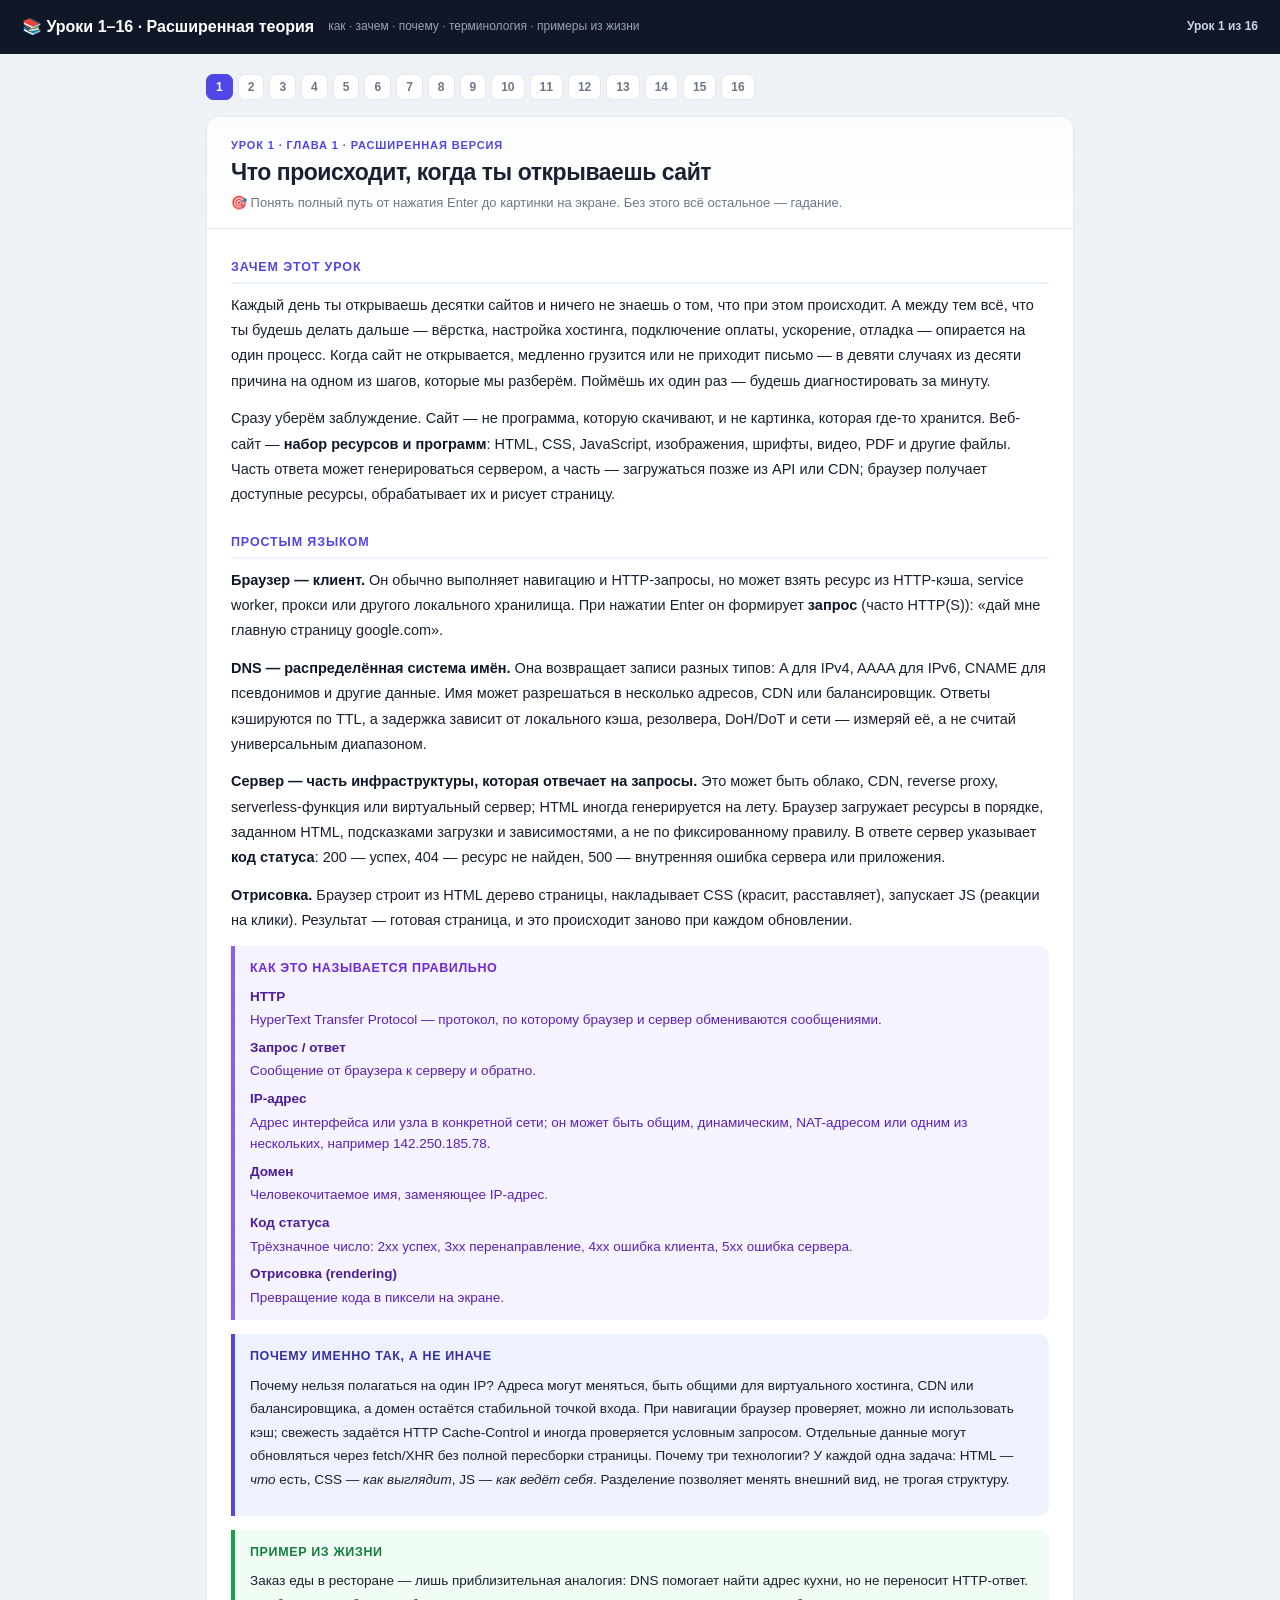
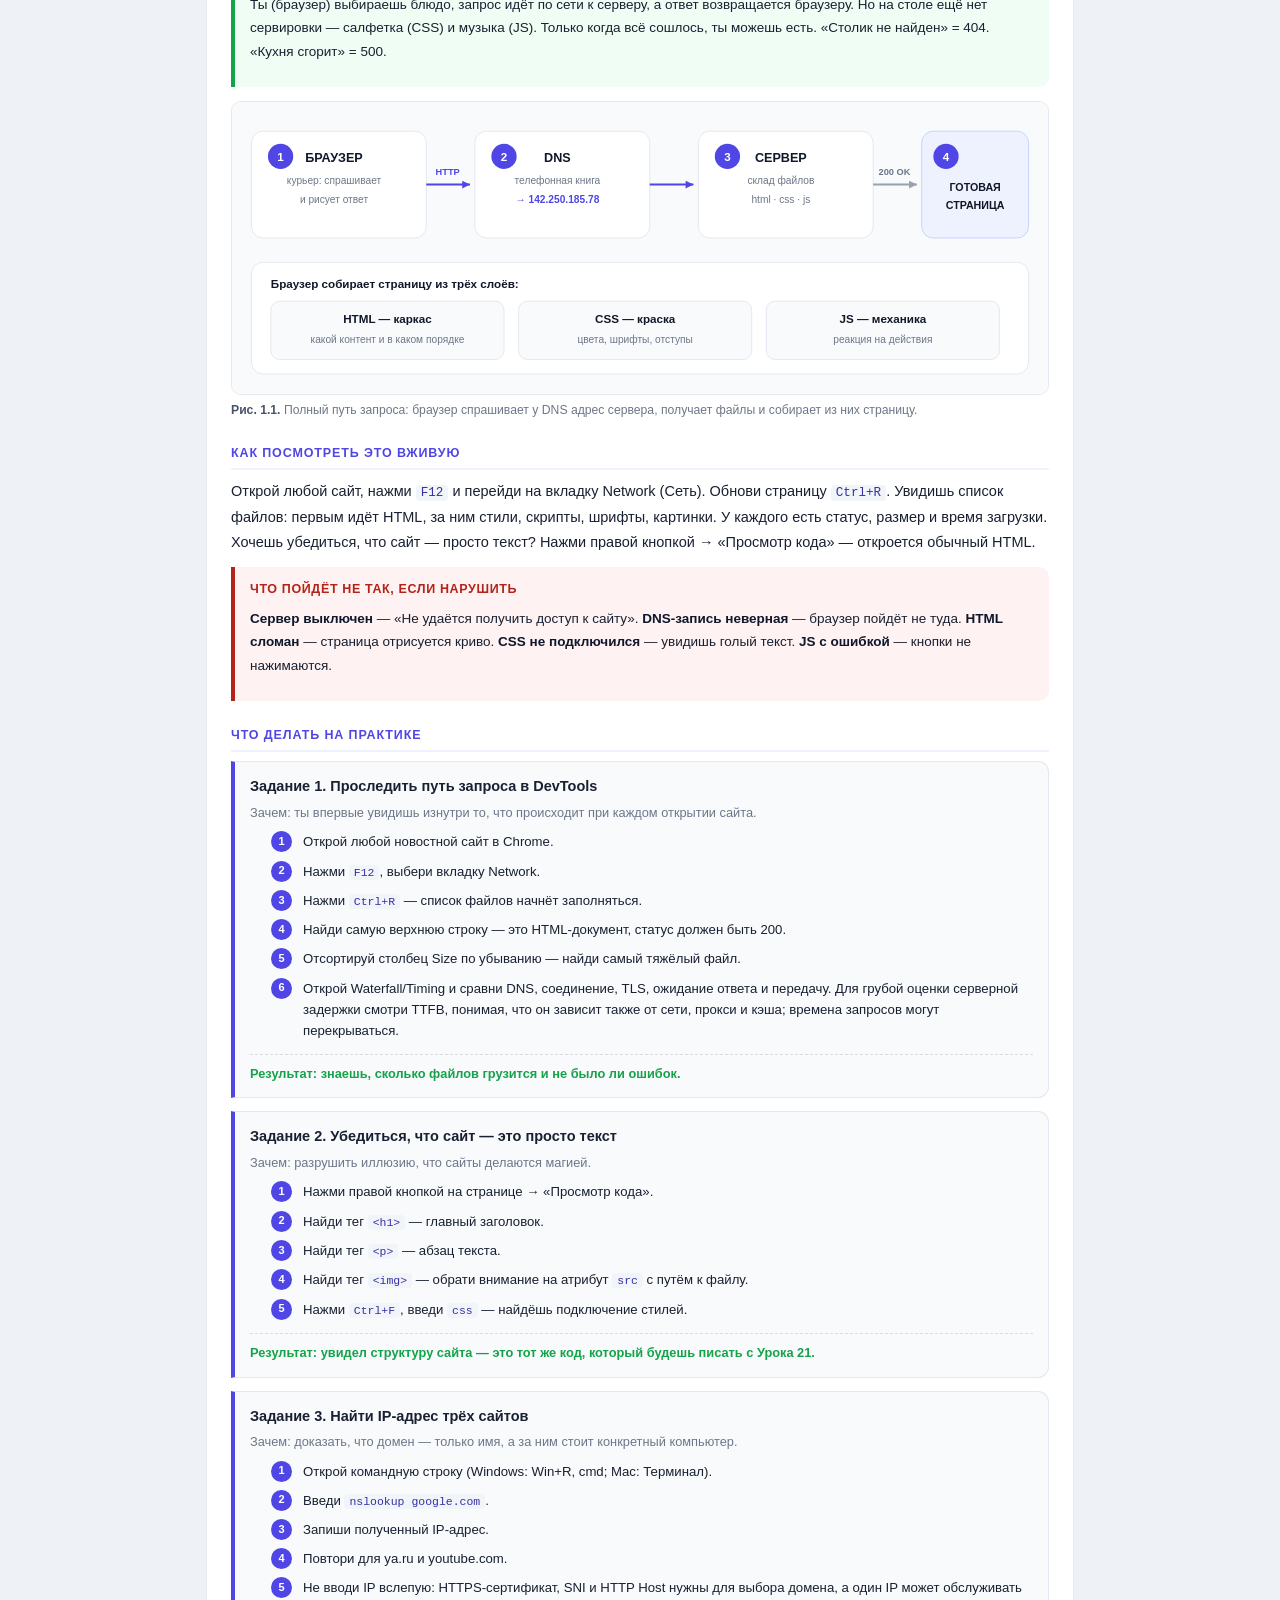
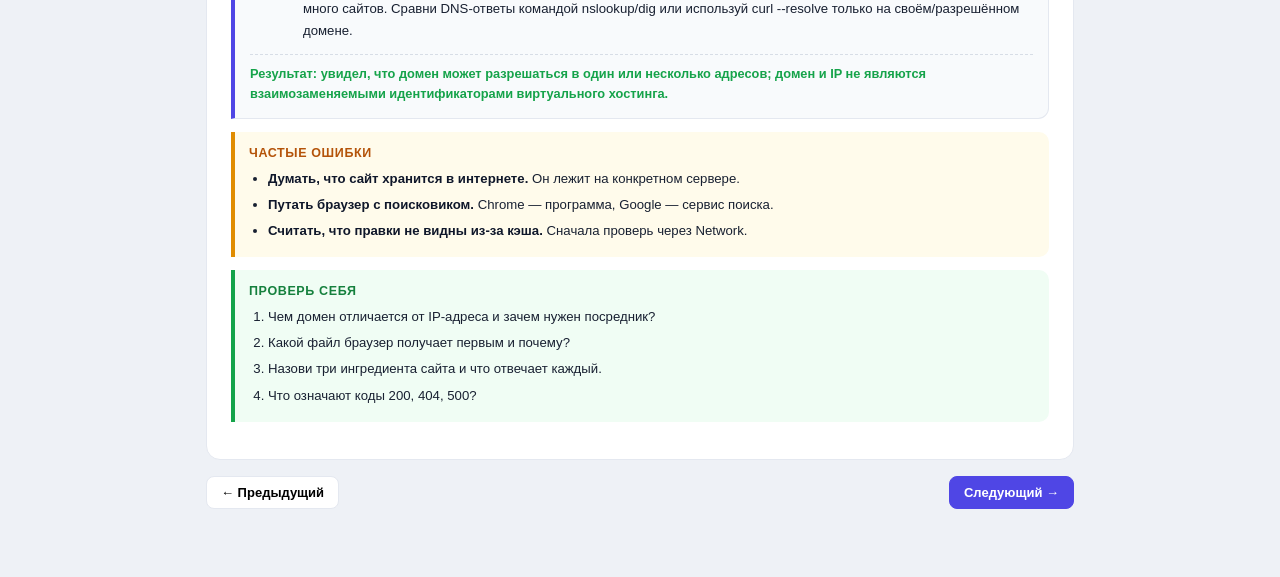
==== commit ef4be15a: "Обновленная версия" ====
--- a/uroki-01-16-rasshirennaya.html
+++ b/uroki-01-16-rasshirennaya.html
@@ -64,7 +64,7 @@
 .note{background:#eef2ff;border-left:4px solid var(--acc);border-radius:0 10px 10px 0;padding:11px 14px;margin:0 0 13px;font-size:13.5px}
 .navb{display:flex;gap:9px;margin-top:16px}.navb .sp{flex:1}
 .btn{border:1px solid var(--line);background:#fff;padding:8px 14px;border-radius:8px;font-size:13px;cursor:pointer;font-weight:600;font-family:inherit}
-.btn:hover{border-color:#c7cfdd}.btn.pri{background:var(--acc);border-color:var(--acc);color:#fff}
+.btn:hover{border-color:#c7cfdd}.btn:focus-visible{outline:3px solid #a5b4fc;outline-offset:2px}.btn.pri{background:var(--acc);border-color:var(--acc);color:#fff}
 @media(max-width:700px){.lh,.lb{padding-left:15px;padding-right:15px}.lh h2{font-size:20px}}
 </style>
 </head>
@@ -77,29 +77,29 @@
 {t:"Что происходит, когда ты открываешь сайт",g:"Понять полный путь от нажатия Enter до картинки на экране. Без этого всё остальное — гадание.",c:`
 <h3>Зачем этот урок</h3>
 <p>Каждый день ты открываешь десятки сайтов и ничего не знаешь о том, что при этом происходит. А между тем всё, что ты будешь делать дальше — вёрстка, настройка хостинга, подключение оплаты, ускорение, отладка — опирается на один процесс. Когда сайт не открывается, медленно грузится или не приходит письмо — в девяти случаях из десяти причина на одном из шагов, которые мы разберём. Поймёшь их один раз — будешь диагностировать за минуту.</p>
-<p>Сразу уберём заблуждение. Сайт — не программа, которую скачивают, и не картинка, которая где-то хранится. Сайт — <strong>набор текстовых файлов</strong>, который лежит на чужом компьютере и каждый раз заново приезжает к тебе в браузер. Браузер получает файлы, читает их и рисует страницу.</p>
+<p>Сразу уберём заблуждение. Сайт — не программа, которую скачивают, и не картинка, которая где-то хранится. Веб-сайт — <strong>набор ресурсов и программ</strong>: HTML, CSS, JavaScript, изображения, шрифты, видео, PDF и другие файлы. Часть ответа может генерироваться сервером, а часть — загружаться позже из API или CDN; браузер получает доступные ресурсы, обрабатывает их и рисует страницу.</p>
 
 <h3>Простым языком</h3>
-<p><strong>Браузер — курьер.</strong> Он ничего не знает: не хранит сайты, не помнит, где что лежит. Его работа — сходить спросить и принести ответ. При нажатии Enter он формирует <strong>HTTP-запрос</strong>: «дай мне главную страницу google.com».</p>
-<p><strong>DNS — телефонная книга.</strong> Люди помнят имена, компьютеры понимают только числа. DNS переводит имя в <strong>IP-адрес</strong> — номер компьютера в сети. Аналогия: ты не помнишь номер друга, ты открываешь контакты и находишь его по имени. DNS — это контакты интернета, распределённые по тысячам серверов мира, поэтому запрос занимает 20–100 мс.</p>
-<p><strong>Сервер — склад файлов.</strong> Обычный компьютер, включённый круглосуточно. На нём лежат файлы сайта. Получив запрос, он отдаёт <code>index.html</code> (структура), <code>style.css</code> (оформление), <code>script.js</code> (поведение) и картинки. В ответе он указывает <strong>код статуса</strong>: 200 — хорошо, 404 — не найдено, 500 — сервер сломался.</p>
+<p><strong>Браузер — клиент.</strong> Он обычно выполняет навигацию и HTTP-запросы, но может взять ресурс из HTTP-кэша, service worker, прокси или другого локального хранилища. При нажатии Enter он формирует <strong>запрос</strong> (часто HTTP(S)): «дай мне главную страницу google.com».</p>
+<p><strong>DNS — распределённая система имён.</strong> Она возвращает записи разных типов: A для IPv4, AAAA для IPv6, CNAME для псевдонимов и другие данные. Имя может разрешаться в несколько адресов, CDN или балансировщик. Ответы кэшируются по TTL, а задержка зависит от локального кэша, резолвера, DoH/DoT и сети — измеряй её, а не считай универсальным диапазоном.</p>
+<p><strong>Сервер — часть инфраструктуры, которая отвечает на запросы.</strong> Это может быть облако, CDN, reverse proxy, serverless-функция или виртуальный сервер; HTML иногда генерируется на лету. Браузер загружает ресурсы в порядке, заданном HTML, подсказками загрузки и зависимостями, а не по фиксированному правилу. В ответе сервер указывает <strong>код статуса</strong>: 200 — успех, 404 — ресурс не найден, 500 — внутренняя ошибка сервера или приложения.</p>
 <p><strong>Отрисовка.</strong> Браузер строит из HTML дерево страницы, накладывает CSS (красит, расставляет), запускает JS (реакции на клики). Результат — готовая страница, и это происходит заново при каждом обновлении.</p>
 
 <div class="term"><div class="term-t">Как это называется правильно</div>
 <dl>
 <dt>HTTP</dt><dd>HyperText Transfer Protocol — протокол, по которому браузер и сервер обмениваются сообщениями.</dd>
 <dt>Запрос / ответ</dt><dd>Сообщение от браузера к серверу и обратно.</dd>
-<dt>IP-адрес</dt><dd>Уникальный номер устройства в сети, например 142.250.185.78.</dd>
+<dt>IP-адрес</dt><dd>Адрес интерфейса или узла в конкретной сети; он может быть общим, динамическим, NAT-адресом или одним из нескольких, например 142.250.185.78.</dd>
 <dt>Домен</dt><dd>Человекочитаемое имя, заменяющее IP-адрес.</dd>
 <dt>Код статуса</dt><dd>Трёхзначное число: 2xx успех, 3xx перенаправление, 4xx ошибка клиента, 5xx ошибка сервера.</dd>
 <dt>Отрисовка (rendering)</dt><dd>Превращение кода в пиксели на экране.</dd>
 </dl></div>
 
 <div class="why"><div class="why-t">Почему именно так, а не иначе</div>
-<p>Почему нельзя запомнить IP и не спрашивать DNS? Потому что серверы переезжают и заменяются — IP меняются, а домен остаётся с тобой навсегда. Почему страница каждый раз пересобирается? Потому что контент меняется: цены, новости, товары. Единственный способ показать свежие данные — перезапросить файлы. Почему три технологии? У каждой одна задача: HTML — <em>что</em> есть, CSS — <em>как выглядит</em>, JS — <em>как ведёт себя</em>. Разделение позволяет менять внешний вид, не трогая структуру.</p></div>
+<p>Почему нельзя полагаться на один IP? Адреса могут меняться, быть общими для виртуального хостинга, CDN или балансировщика, а домен остаётся стабильной точкой входа. При навигации браузер проверяет, можно ли использовать кэш; свежесть задаётся HTTP Cache-Control и иногда проверяется условным запросом. Отдельные данные могут обновляться через fetch/XHR без полной пересборки страницы. Почему три технологии? У каждой одна задача: HTML — <em>что</em> есть, CSS — <em>как выглядит</em>, JS — <em>как ведёт себя</em>. Разделение позволяет менять внешний вид, не трогая структуру.</p></div>
 
 <div class="life"><div class="life-t">Пример из жизни</div>
-<p>Заказ еды в ресторане. Ты (браузер) садишься за стол. Официант (DNS) подходит: «сейчас узнаю, на какой кухне готовят». Кухня (сервер) получает заказ, готовит блюдо, отдаёт официанту. Тот приносит тарелку. Но на столе ещё нет сервировки — салфетка (CSS) и музыка (JS). Только когда всё сошлось, ты можешь есть. «Столик не найден» = 404. «Кухня сгорит» = 500.</p></div>
+<p>Заказ еды в ресторане — лишь приблизительная аналогия: DNS помогает найти адрес кухни, но не переносит HTTP-ответ. Ты (браузер) выбираешь блюдо, запрос идёт по сети к серверу, а ответ возвращается браузеру. Но на столе ещё нет сервировки — салфетка (CSS) и музыка (JS). Только когда всё сошлось, ты можешь есть. «Столик не найден» = 404. «Кухня сгорит» = 500.</p></div>
 
 <figure><svg viewBox="0 0 840 300" xmlns="http://www.w3.org/2000/svg" role="img" aria-label="Схема пути запроса">
 <rect width="840" height="300" fill="#f8fafc"/>
@@ -158,7 +158,7 @@
 <li>Нажми <code>Ctrl+R</code> — список файлов начнёт заполняться.</li>
 <li>Найди самую верхнюю строку — это HTML-документ, статус должен быть 200.</li>
 <li>Отсортируй столбец Size по убыванию — найди самый тяжёлый файл.</li>
-<li>Сложи время первых трёх файлов в столбце Time — это скорость отклика сервера.</li>
+<li>Открой Waterfall/Timing и сравни DNS, соединение, TLS, ожидание ответа и передачу. Для грубой оценки серверной задержки смотри TTFB, понимая, что он зависит также от сети, прокси и кэша; времена запросов могут перекрываться.</li>
 </ol>
 <div class="task-r">Результат: знаешь, сколько файлов грузится и не было ли ошибок.</div></div>
 
@@ -180,9 +180,9 @@
 <li>Введи <code>nslookup google.com</code>.</li>
 <li>Запиши полученный IP-адрес.</li>
 <li>Повтори для ya.ru и youtube.com.</li>
-<li>Введи один из адресов прямо в браузер — откроется тот же сайт.</li>
-</ol>
-<div class="task-r">Результат: доказал, что домен и IP — одно и то же, просто записаны по-разному.</div></div>
+<li>Не вводи IP вслепую: HTTPS-сертификат, SNI и HTTP Host нужны для выбора домена, а один IP может обслуживать много сайтов. Сравни DNS-ответы командой nslookup/dig или используй curl --resolve только на своём/разрешённом домене.</li>
+</ol>
+<div class="task-r">Результат: увидел, что домен может разрешаться в один или несколько адресов; домен и IP не являются взаимозаменяемыми идентификаторами виртуального хостинга.</div></div>
 
 <div class="warn"><div class="warn-t">Частые ошибки</div><ul>
 <li><strong>Думать, что сайт хранится в интернете.</strong> Он лежит на конкретном сервере.</li>
@@ -200,25 +200,25 @@
 {t:"Домен, DNS и хостинг",g:"Понять, из чего физически состоит адрес сайта и где он лежит. Без этого нельзя запустить сайт.",c:`
 <h3>Зачем этот урок</h3>
 <p>Через несколько месяцев ты будешь сдавать клиентам готовые сайты. На запуске всегда возникают вопросы: куда залить файлы, как привязать домен, почему сайт не открывается, куда направить почту. Всё это — про три вещи: домен, DNS и хостинг. Разберёшь сейчас — запуск перестанет быть стрессом.</p>
-<p>Главная путаница новичка — смешать три понятия в одно. Давай разделим навсегда.</p>
+<p>Главная путаница новичка — смешать три понятия в одно. Давай разделим навсегда.</p><div class="note"><strong>Правовая оговорка.</strong> Это учебная модель, а не юридическая консультация. Условия регистрации, права на домен, платежи, персональные данные и договоры нужно сверять с актуальным провайдером и юристом в своей юрисдикции перед запуском.</div>
 
 <h3>Простым языком</h3>
-<p><strong>Домен — имя, которое покупают.</strong> Не файл и не программа, а запись в реестре: «mysite.ru принадлежит такому-то человеку до такого-то числа». Покупается у регистратора на срок от года, 200–900 ₽. Ключевое свойство: домен можно перенаправить на другой сервер, поменяв одну DNS-запись. Поэтому «купить домен» и «купить хостинг» — независимые операции, лучше у разных провайдеров.</p>
-<p><strong>DNS — диспетчерская.</strong> Ты настраиваешь записи у регистратора, и они говорят всему интернету: «mysite.ru живёт по адресу 185.22.11.4». Изменения расходятся по миру от 15 минут до 24 часов — время распространения.</p>
-<p><strong>Хостинг — квартира.</strong> Компьютер, на котором физически лежат файлы сайта и база. Включён 24/7, защищён от отключений. Захотел переехать — забрал вещи, снял другую квартиру.</p>
+<p><strong>Домен — имя.</strong> Регистрацию/делегацию оформляют через регистратора на срок по правилам реестра и зоны. Цена, налоги, ограничения, перенос и права зависят от региона и провайдера: проверь документацию и условия на дату публикации. Ключевое свойство: домен можно перенаправить на другой сервер, поменяв одну DNS-запись. Поэтому «купить домен» и «купить хостинг» — независимые операции, лучше у разных провайдеров.</p>
+<p><strong>DNS — диспетчерская.</strong> Записи зоны указывают, как разрешать имя: например, A/AAAA, CNAME, MX или TXT. Видимость изменений зависит от TTL, делегации NS/DS, отрицательного кэширования и локальных резолверов; проверяй авторитетные NS и несколько резолверов, не используй универсальный срок.</p>
+<p><strong>Хостинг — среда размещения сайта.</strong> Это может быть shared-сервер, контейнер, CDN, VPS или облачная платформа; файлы и база могут находиться в разных сервисах. Доступность, резервные копии и защита зависят от провайдера и настроек. Захотел переехать — забрал вещи, снял другую квартиру.</p>
 
 <div class="term"><div class="term-t">Как это называется правильно</div>
 <dl>
 <dt>Регистратор</dt><dd>Компания, через которую покупают домен и управляют DNS.</dd>
 <dt>Хостинг-провайдер</dt><dd>Компания, предоставляющая сервер для файлов сайта.</dd>
 <dt>DNS-зона</dt><dd>Набор записей, описывающих домен.</dd>
-<dt>A-запись</dt><dd>Указывает IP-адрес, где лежит сайт.</dd>
-<dt>CNAME</dt><dd>Псевдоним: «это имя ведёт на другое имя».</dd>
+<dt>A-запись</dt><dd>Указывает IPv4-адрес; для IPv6 используется AAAA.</dd>
+<dt>CNAME</dt><dd>Псевдоним одного имени для другого; для owner name обычно нельзя одновременно задавать другие записи, а корень зоны зависит от механизма провайдера.</dd>
 <dt>MX</dt><dd>Указывает почтовый сервер домена.</dd>
-<dt>TXT</dt><dd>Текстовая запись: проверка владельца, SPF.</dd>
+<dt>TXT</dt><dd>Общий текстовый ресурсный тип, применяемый, например, для верификации, SPF, DKIM и DMARC; назначение задаёт конкретный стандарт.</dd>
 <dt>TTL</dt><dd>Секунды, сколько запись может жить в кэше.</dd>
 <dt>Shared / VPS</dt><dd>Общий сервер / виртуальный выделенный.</dd>
-<dt>FTP</dt><dd>Протокол загрузки файлов на сервер.</dd>
+<dt>FTP</dt><dd>Протокол передачи без обязательного шифрования; для практики предпочитай SFTP/FTPS или безопасный deployment и проверь документацию версии/провайдера.</dd>
 </dl></div>
 
 <div class="why"><div class="why-t">Почему именно так, а не иначе</div>
@@ -311,7 +311,7 @@
 
 <div class="warn"><div class="warn-t">Частые ошибки</div><ul>
 <li><strong>Домен и хостинг у одного провайдера.</strong> Заблокируют аккаунт — потеряешь всё.</li>
-<li><strong>Ждать мгновенного применения DNS.</strong> До 24 часов — это норма.</li>
+<li><strong>Ждать мгновенного применения DNS.</strong> Срок зависит от TTL и делегации; проверяй авторитетные NS и несколько резолверов.</li>
 <li><strong>Путать A и CNAME.</strong> Часто прописывают CNAME вместо A — сайт не открывается.</li>
 <li><strong>Забывать продлевать домен.</strong> Заведи напоминание за месяц.</li>
 </ul></div>
@@ -328,14 +328,14 @@
 <p>«Мне нужен сайт» — это не одна задача, а три разных проекта с разной ценой, сроками и инструментами. Твоя профессия — понять, какой тип нужен, ещё до того как назвал цену. Ошибка стоит дорого: можно взяться за сложный динамический сайт, когда клиенту хватило бы лендинга, или наоборот.</p>
 
 <h3>Простым языком</h3>
-<p><strong>Статика — как напечатанная листовка.</strong> Файлы готовы заранее, сервер просто отдаёт их, ничего не вычисляя. Отсюда: быстро, надёжно, дёшево в содержании. Минус один, но решающий: поменять текст можно только поправив файл кода. Клиент не зайдёт в админку и не заменит цену.</p>
-<p><strong>Динамика — как повар в ресторане.</strong> Сервер на каждый запрос лепит страницу заново, подставляя данные из базы. Заходишь в кабинет — сервер понимает, что это ты, и показывает твои заказы. Нужна программа на сервере (PHP, Node.js) и база данных. Это банки, соцсети, магазины. Сложнее, дороже, требует программиста.</p>
+<p><strong>Статика — как заранее напечатанная листовка.</strong> HTML и другие файлы обычно подготовлены заранее и могут быстро отдаваться, но браузер всё ещё может получать персонализированные данные из API. Изменение исходного контента обычно требует сборки или правки файлов; отдельный headless-редактор может дать админку.</p>
+<p><strong>Динамика — как повар в ресторане.</strong> Сервер может формировать ответ с данными пользователя, но не обязан делать это на каждый запрос: применяются SSR, SSG, ISR, кэширование и API. Заходишь в кабинет — сервер понимает, что это ты, и показывает твои заказы. Нужна программа на сервере (PHP, Node.js) и база данных. Это банки, соцсети, магазины. Сложнее, дороже, требует программиста.</p>
 <p><strong>CMS — готовая программа динамики.</strong> Закрывает сложную часть за тебя: программа уже написана, протестирована и бесплатно лежит в открытом доступе. Загрузил на хостинг, надел сверху свой дизайн — клиент сам добавляет товары и меняет тексты. Ты не повар, ты менеджер ресторана.</p>
 
 <div class="term"><div class="term-t">Как это называется правильно</div>
 <dl>
-<dt>Статический сайт</dt><dd>Из заранее подготовленных файлов, отдаётся без изменений.</dd>
-<dt>Динамический сайт</dt><dd>Страницы генерируются на сервере под каждый запрос.</dd>
+<dt>Статический сайт</dt><dd>Модель, где основной HTML/ресурсы подготовлены заранее; API, JS и персонализация могут добавляться отдельно.</dd>
+<dt>Динамический сайт</dt><dd>Ответ зависит от данных/логики во время выполнения; генерация может сочетаться с кэшем, SSR, SSG, ISR и API.</dd>
 <dt>CMS</dt><dd>Content Management System — система управления контентом.</dd>
 <dt>База данных (БД)</dt><dd>Хранилище данных: товары, пользователи, заказы.</dd>
 <dt>SQL</dt><dd>Structured Query Language — язык запросов к базе.</dd>
@@ -344,7 +344,7 @@
 </dl></div>
 
 <div class="why"><div class="why-t">Почему именно так, а не иначе</div>
-<p>Почему статика быстрее? Серверу не надо считать — он отдаёт готовый файл. Динамика на каждый запрос обращается к базе, собирает шаблон, подставляет данные — это время. Почему CMS бесплатна? Разработчики зарабатывают не на программе, а на плагинах, темах и поддержке вокруг неё. Почему WordPress покрывает 43% сайтов? Потому что закрывает самый частый сценарий: «клиент хочет сам управлять контентом, а мне нужно быстро сдать».</p></div>
+<p>Почему статика быстрее? Серверу не надо считать — он отдаёт готовый файл. Динамика на каждый запрос обращается к базе, собирает шаблон, подставляет данные — это время. Почему CMS бесплатна? Разработчики зарабатывают не на программе, а на плагинах, темах и поддержке вокруг неё. Доля WordPress зависит от методики и даты; любые проценты нужно сверять с актуальным источником и не превращать в аргумент выбора без анализа проекта. Потому что закрывает самый частый сценарий: «клиент хочет сам управлять контентом, а мне нужно быстро сдать».</p></div>
 
 <div class="life"><div class="life-t">Пример из жизни</div>
 <p>Статика — рекламный буклет: напечатали тираж, раздаёте одинаковый. Динамика — ресторан: каждый заказ индивидуальный. CMS — сеть фастфуда: есть готовое меню, стандартные процессы и касса, нужно только нанять кассира и открыть точку. Ты не придумываешь рецепты — берёшь проверенную систему.</p></div>
@@ -402,7 +402,7 @@
 <text x="690" y="184" text-anchor="middle" fill="#101828" font-size="11" font-weight="700" font-family="Arial">Готовый сайт</text>
 <text x="690" y="208" text-anchor="middle" fill="#6d7789" font-size="10" font-family="Arial">уникальный контент</text>
 <text x="690" y="246" text-anchor="middle" fill="#15a34a" font-size="10" font-weight="700" font-family="Arial">WooCommerce · Bitrix</text>
-<text x="30" y="290" fill="#b45309" font-size="11" font-weight="700" font-family="Arial">Вывод: если клиенту нужно самому обновлять контент (90% случаев) — сразу CMS. Статика — для визиток и промо.</text>
+<text x="30" y="290" fill="#b45309" font-size="11" font-weight="700" font-family="Arial">Вывод: если клиенту нужно самому обновлять контент — рассмотрите CMS или headless-редактор после проверки требований. Статика — для визиток и промо.</text>
 </svg><figcaption><b>Рис. 3.1.</b> Три способа работы сайта. Статика отдаёт один файл всем, динамика собирает индивидуально, CMS делает динамику за тебя.</figcaption></figure>
 
 <table>
@@ -427,7 +427,7 @@
 <li>Проверь: открой код (Ctrl+U), поищи wp-content — маркер WordPress.</li>
 <li>Ответь: сможет ли фотограф сам добавить фото, не трогая код?</li>
 </ol>
-<div class="task-r">Результат: умеешь за 30 секунд определить, на чём сделан сайт.</div></div>
+<div class="task-r">Результат: умеешь сформировать гипотезу о стеке по нескольким признакам и подтвердить её документацией/инструментами; скрытые следы и сборка могут сделать определение ненадёжным.</div></div>
 
 <div class="task"><div class="task-h">Задание 2. Определить тип под три задачи</div>
 <div class="task-why">Зачем: подготовка к первому коммерческому разговору.</div>
@@ -443,7 +443,7 @@
 <div class="warn"><div class="warn-t">Частые ошибки</div><ul>
 <li><strong>Магазин чистой статикой.</strong> Клиент не сможет добавить товар.</li>
 <li><strong>Динамика там, где хватит CMS.</strong> В 3–5 раз дороже.</li>
-<li><strong>Считать WordPress несерьёзным.</strong> 43% сайтов мира. Серьёзность — в качестве работы.</li>
+<li><strong>Считать WordPress несерьёзным.</strong> доля WordPress меняется по методике и дате; проверяй актуальный источник. Серьёзность — в качестве работы.</li>
 </ul></div>
 
 <div class="check"><div class="check-t">Проверь себя</div>
@@ -467,9 +467,9 @@
 <dl>
 <dt>Лендинг</dt><dd>Landing page — посадочная страница с одним целевым действием.</dd>
 <dt>Корпоративный сайт</dt><dd>Многостраничник компании для представления.</dd>
-<dt>CTA</dt><dd>Call To Action — призыв к действию, кнопка цели.</dd>
+<dt>CTA</dt><dd>Call To Action — призыв к действию; это может быть кнопка, ссылка или другой элемент.</dd>
 <dt>Витрина</dt><dd>Страница каталога с товарами.</dd>
-<dt>Чекаут</dt><dd>Страница оформления заказа.</dd>
+<dt>Чекаут</dt><dd>Процесс/этап оформления заказа, который может состоять из нескольких экранов или компонентов.</dd>
 </dl></div>
 
 <div class="why"><div class="why-t">Почему именно так, а не иначе</div>
@@ -583,13 +583,13 @@
 
 {t:"Рабочее место разработчика",g:"Настроить VS Code, расширения и структуру проекта так, чтобы работать удобно с первого дня.",c:`
 <h3>Зачем этот урок</h3>
-<p>Плохо настроенный редактор крадёт часы: ищешь файл, вручную выравниваешь отступы, перезагружаешь страницу после каждой правки. Хорошо настроенный экономит до 30% времени, а настраивается один раз — и работает годами.</p>
+<p>Плохо настроенный редактор крадёт часы: ищешь файл, вручную выравниваешь отступы, перезагружаешь страницу после каждой правки. Хорошо настроенный редактор может сократить рутинные операции, но эффект зависит от проекта и измеряется на своей задаче, а настраивается один раз — и работает годами.</p>
 
 <h3>Простым языком</h3>
 <p>Твой инструмент — <strong>VS Code</strong>. Это не Word: он подсвечивает, подсказывает, проверяет. Расширения делают его умнее:</p>
 <table><tr><th>Расширение</th><th>Зачем</th></tr>
-<tr><td>Prettier</td><td>сам расставляет отступы и кавычки</td></tr>
-<tr><td>Live Server</td><td>локальный сервер, страница обновляется сама</td></tr>
+<tr><td>Prettier</td><td>форматирует код по правилам и конфигурации проекта</td></tr>
+<tr><td>Live Server</td><td>локальный HTTP-сервер; автообновление зависит от расширения и настроек</td></tr>
 <tr><td>Auto Rename Tag</td><td>меняешь открывающий тег — закрытый исправляется сам</td></tr>
 <tr><td>Emmet</td><td>встроен: <code>ul&gt;li*3</code> → готовый список</td></tr></table>
 
@@ -629,7 +629,7 @@
 <div class="task"><div class="task-h">Задание 1. Установить VS Code и четыре расширения</div>
 <div class="task-why">Зачем: основной инструмент на ближайшие годы.</div>
 <ol class="steps">
-<li>Скачай VS Code с code.visualstudio.com и установи.</li>
+<li>Скачай VS Code с официального сайта и проверь издателя/права каждого расширения перед установкой.</li>
 <li>Открой панель расширений: Ctrl+Shift+X.</li>
 <li>Найди и установи Prettier.</li>
 <li>Установи Live Server.</li>
@@ -687,16 +687,16 @@
 <p>Второе применение: GitHub — портфолио. Через год работодатель увидит историю всех проектов. «500 коммитов за год» убедительнее резюме.</p>
 
 <h3>Простым языком</h3>
-<p><strong>Коммит</strong> — снимок всех файлов в конкретный момент: что изменилось, кто, когда, с каким сообщением. Это не «сохранение файла» (это Ctrl+S), а «сохранение состояния всего проекта». Коммиты <strong>неизменяемы</strong>: не получится подправить старый, можно только создать новый.</p>
+<p><strong>Коммит</strong> — снимок всех файлов в конкретный момент: что изменилось, кто, когда, с каким сообщением. Это не «сохранение файла» (это Ctrl+S), а «сохранение состояния всего проекта». Коммит идентифицируется хешем, поэтому изменение содержимого создаёт другой коммит; историю технически можно переписать через amend/rebase/filter-repo и force-push. Опубликованную историю не переписывай без согласования.</p>
 <p><strong>Ветка</strong> — отдельная линия разработки. Без веток работаешь на одной линии: захотел попробовать фичу — сломаешь рабочий сайт. С ветками: создал линию, экспериментируешь, а когда работает — вливаешь в main. Не удался эксперимент — удалил ветку, main не тронут.</p>
-<p><strong>Локально и на GitHub.</strong> Git работает локально, без интернета. GitHub — облачное хранилище: сгорит компьютер — проект цел, работаешь с двух мест — история синхронизируется.</p>
+<p><strong>Локально и на GitHub.</strong> Git работает локально, без интернета. GitHub — удалённый Git-хостинг, но не гарантированная резервная копия: возможны удаление репозитория, потеря доступа, force-push и публичная утечка. Нужны второй remote/регулярный экспорт, защита веток и отдельный backup-план.</p>
 
 <div class="term"><div class="term-t">Как это называется правильно</div>
 <dl>
 <dt>Репозиторий</dt><dd>Хранилище проекта с историей изменений.</dd>
 <dt>Коммит</dt><dd>Фиксация состояния файлов с сообщением.</dd>
 <dt>Ветка (branch)</dt><dd>Независимая линия разработки.</dd>
-<dt>main</dt><dd>Главная ветка, стабильная версия.</dd>
+<dt>main</dt><dd>Распространённое имя основной ветки; стабильность задаётся правилами проекта, review и защитой ветки, а не Git автоматически.</dd>
 <dt>Merge</dt><dd>Слияние одной ветки в другую.</dd>
 <dt>Clone</dt><dd>Копирование удалённого репозитория.</dd>
 <dt>Push / Pull</dt><dd>Отправка на сервер / получение с сервера.</dd>
@@ -704,10 +704,10 @@
 </dl></div>
 
 <div class="why"><div class="why-t">Почему именно так, а не иначе</div>
-<p>Почему коммиты неизменяемы? Если можно менять историю, никто не доверял бы коду: «а вдруг в коммите было другое?». Почему ветки? Эксперименты и стабильность — разные задачи. Почему node_modules не коммитят? Сотни мегабайт чужих библиотек, восстанавливаются командой npm install. Почему сообщение важно? Через полгода не помнишь, что делал, а git log — твоя память.</p></div>
+<p>Почему опубликованную историю не следует переписывать без согласования? Переписывание меняет хеши и может нарушить работу коллег; технически amend/rebase/force-push возможны, поэтому нужны правила проекта. Почему ветки? Эксперименты и стабильность — разные задачи. Почему node_modules обычно не коммитят: размер зависит от проекта. Для воспроизводимости нужны package.json, lockfile и совместимые версии Node/npm; в CI часто используют npm ci, а не обещают идентичность от одного npm install. Почему сообщение важно? Через полгода не помнишь, что делал, а git log — твоя память.</p></div>
 
 <div class="life"><div class="life-t">Пример из жизни</div>
-<p>Git — система сохранений в видеоигре. Каждый коммит — точка сохранения, сломались на боссе — загрузились с прошлой. Ветка — «новое прохождение другим персонажем»: экспериментируешь, основное не трогаешь. GitHub — облачные сохранения: сгорел компьютер, прогресс в облаке.</p></div>
+<p>Git — система сохранений в видеоигре. Каждый коммит — точка сохранения, сломались на боссе — загрузились с прошлой. Ветка — «новое прохождение другим персонажем»: экспериментируешь, основное не трогаешь. GitHub — удалённая копия, но не единственный backup: доступ, удаление и force-push требуют отдельного плана восстановления.</p></div>
 
 <figure><svg viewBox="0 0 840 220" xmlns="http://www.w3.org/2000/svg" role="img" aria-label="Граф коммитов">
 <rect width="840" height="220" fill="#f8fafc"/>
@@ -746,7 +746,9 @@
 <h3>Основные команды</h3>
 <pre>git init                          # создать репозиторий
 git status                        # что изменилось?
-git add .                         # подготовить ВСЁ к сохранению
+git status                         # сначала проверить изменения
+git add path/to/file               # добавить только нужное
+git diff --cached                  # проверить staged diff
 git commit -m "свёрстал блок героя, адаптировал под 390px"
 
 git remote add origin https://github.com/логин/my-site.git
@@ -755,7 +757,7 @@
 git push                          # залить изменения
 
 git clone https://github.com/логин/my-site.git
-git pull                          # забрать свежее</pre>
+git pull                          # fetch + merge/rebase по настройкам; возможны конфликты</pre>
 
 <table><tr><th>Плохое сообщение</th><th>Хорошее</th><th>Почему</th></tr>
 <tr><td>«файлы»</td><td>«свёрстал шапку с лого и меню»</td><td>через полгода поймёшь, что делал</td></tr>
@@ -763,7 +765,7 @@
 <tr><td>«обновление»</td><td>«добавил страницу „О нас“ и шрифт»</td><td>сообщение = мини-документация</td></tr></table>
 
 <div class="risk"><div class="risk-t">Что пойдёт не так, если нарушить</div>
-<p><strong>Коммит раз в неделю один «большой»</strong> — не найти, когда сломалось. <strong>Закоммитить .env с паролями</strong> — и репозиторий публичный, ключи утекли. <strong>Нет .gitignore</strong> — закоммитишь node_modules на сотни МБ. <strong>Путаешь push и pull</strong> — ошибка и потеря времени.</p></div>
+<p><strong>Коммит раз в неделю один «большой»</strong> — не найти, когда сломалось. <strong>Закоммитить .env с секретами</strong> — .gitignore не удаляет уже отслеживаемый файл; немедленно revoke/rotate ключи, затем по процедуре чисть историю и предупреди получателей. <strong>Нет .gitignore</strong> — закоммитишь node_modules на сотни МБ. <strong>Путаешь push и pull</strong> — ошибка и потеря времени.</p></div>
 
 <h3>Что делать на практике</h3>
 <div class="task"><div class="task-h">Задание 1. Пройти интерактивный курс по веткам</div>
@@ -785,7 +787,7 @@
 <li>Выполни git init.</li>
 <li>Выполни git config user.name "Твоё Имя" и git config user.email "почта@mail.ru".</li>
 <li>Создай .gitignore с таким содержимым:<br>node_modules/<br>.env<br>.DS_Store<br>*.log<br>.vscode/</li>
-<li>Выполни git add ., затем git commit -m "начало проекта + gitignore".</li>
+<li>Проверь git status и git diff --cached, добавь только нужные файлы, затем выполни git commit -m "начало проекта + gitignore". Реальные ключи не используй — только placeholders.</li>
 <li>Измени текст в index.html, повтори add и commit с сообщением «поменял заголовок».</li>
 <li>Добавь правило в style.css, сделай третий коммит.</li>
 <li>Выполни git log --oneline — увидишь историю.</li>
@@ -875,13 +877,13 @@
 <tr><td>Что обязательно? Что запрещено?</td><td>Рамки проекта</td></tr>
 <tr><td>Есть ли логотип, цвета, шрифты?</td><td>Объём дизайн-работы</td></tr>
 <tr><td>Есть ли фото/видео? Кто делает?</td><td>Частая причина срыва сроков</td></tr>
-<tr><td>Кто пишет тексты?</td><td>Тексты — 30% работы</td></tr>
+<tr><td>Кто пишет тексты?</td><td>Тексты — значимая часть работы</td></tr>
 <tr><td>Какие функции нужны?</td><td>Цена и выбор инструмента</td></tr>
 <tr><td>На каких устройствах важнее?</td><td>Приоритеты в дизайне</td></tr>
 <tr><td>Бюджет и срок запуска?</td><td>Без этого нельзя начать</td></tr></table>
 
 <div class="risk"><div class="risk-t">Что пойдёт не так, если нарушить</div>
-<p><strong>Не спросить цель</strong> — сделаешь сайт, который не продаёт. <strong>Не спросить про контент</strong> — сядешь в простой. <strong>Не спросить бюджет</strong> — месяц работы впустую. <strong>Не зафиксировать рамки</strong> — «а давайте ещё вот это» будет бесконечным.</p></div>
+<p><strong>Не спросить цель</strong> — сделаешь сайт, который не продаёт. <strong>Не спросить про контент</strong> — потратишь время впустую. <strong>Не спросить бюджет</strong> — месяц работы впустую. <strong>Не зафиксировать рамки</strong> — «а давайте ещё вот это» будет бесконечным.</p></div>
 
 <h3>Что делать на практике</h3>
 <div class="task"><div class="task-h">Задание 1. Создать шаблон брифа</div>
@@ -1020,8 +1022,8 @@
 
 {t:"Структура страницы и пользовательский путь",g:"Выстраивать блоки в таком порядке, чтобы человек естественно дошёл до заявки.",c:`
 <h3>Зачем этот урок</h3>
-<p>Посетитель не читает страницу. Он <strong>сканирует</strong> её за 3–5 секунд и решает: остаться или закрыть вкладку. Всё, что он не понял за 5 секунд, для него не существует. Поэтому порядок блоков — вопрос выживания сайта.</p>
-<p>Порядок не придумывается: он отработан десятилетиями маркетинга. Новички его игнорируют, расставляют блоки «как красиво», и потом удивляются, почему сайт не продаёт.</p>
+<p>Посетитель часто сначала сканирует первый экран, но скорость и решение зависят от устройства, задачи, аудитории и контента; 3–5 секунд можно использовать лишь как гипотезу для теста, а не как закон. Поэтому порядок блоков — вопрос выживания сайта.</p>
+<p>Последовательность блоков — рабочая гипотеза, а не закон: аудитория, тип продукта, длина страницы и сценарий могут менять порядок. Проверяй иерархию аналитикой, интервью и тестированием.</p>
 
 <h3>Простым языком</h3>
 <pre>ВНИМАНИЕ → ПРОБЛЕМА → РЕШЕНИЕ → ДОКАЗАТЕЛЬСТВО → ОФФЕР → CTA</pre>
@@ -1037,7 +1039,7 @@
 </dl></div>
 
 <div class="why"><div class="why-t">Почему именно так, а не иначе</div>
-<p>Почему не начинать с «о компании»? Посетителю всё равно, сколько лет компании — он хочет решить задачу. Почему нельзя два равнозначных CTA рядом? Глаз не знает, куда нажать, и часто не нажимает никуда. Почему у блока должен быть заголовок? Без заголовка блок не несёт сообщения, значит, он лишний.</p></div>
+<p>Почему не начинать с «о компании»? Посетителю всё равно, сколько лет компании — он хочет решить задачу. Два CTA могут быть уместны при ясной иерархии (например, основное действие и безопасная альтернатива); проверь выбор по сценарию и аналитике. Почему у блока должен быть заголовок? Без заголовка блок не несёт сообщения, значит, он лишний.</p></div>
 
 <div class="life"><div class="life-t">Пример из жизни</div>
 <p>Структура лендинга — разговор с продавцом. Сначала цепляет внимание («красивая улыбка»), потом называет проблему («но тут кариес»), потом решение («поставим пломбу»), потом доказательство («400 довольных пациентов»), цена («от 3000 ₽») и финал: «записаться?». Если начнёт с «я работаю здесь с 2015 года» — вы уйдёте.</p></div>
@@ -1120,7 +1122,7 @@
 </dl></div>
 
 <div class="why"><div class="why-t">Почему именно так, а не иначе</div>
-<p>Почему ошибка на прототипе дешевле? На прототипе меняешь положение прямоугольника, а на макете — ещё и перекрашивать, переставлять текст, пересчитывать отступы. Почему рисуют все кнопки? Расположение кнопок определяет поведение. Почему проверяют на трёх людях? Один может быть непоказателен, три дают устойчивую картину.</p></div>
+<p>Почему ошибка на прототипе дешевле? На прототипе меняешь положение прямоугольника, а на макете — ещё и перекрашивать, переставлять текст, пересчитывать отступы. Почему рисуют все кнопки? Расположение кнопок определяет поведение. Начни с 3–5 представителей ЦА для качественного выявления очевидных проблем, но не считай это автоматически устойчивой статистикой; повторяй тесты по мере итераций.</p></div>
 
 <div class="life"><div class="life-t">Пример из жизни</div>
 <p>Прототип — планировка квартиры до ремонта. Можно сразу клеить обои, а потом узнать, что дверь открывается в стену. А можно на бумаге переставить перегородки десять раз за вечер — бесплатно. Профессиональный архитектор никогда не начнёт с обоев.</p></div>
@@ -1195,7 +1197,7 @@
 
 <h3>Простым языком</h3>
 <p>Сетка — невидимые линии для выравнивания. Без сетки элементы стоят «примерно»: один отступ 24 px, соседний 27, третий 19. Глаз этого не измеряет, но <strong>чувствует</strong> — и воспринимает макет как неряшливый.</p>
-<p>12 колонок — стандарт, потому что делится на 2, 3, 4 и 6 равных частей. Отсюда раскладки: 6+6, 4+4+4, 3+3+3+3, 8+4.</p>
+<p>12 колонок — часто используемый шаблон, а не обязательный стандарт; сетку и шаг подбирай под контент, платформу и реальные брейкпоинты., потому что делится на 2, 3, 4 и 6 равных частей. Отсюда раскладки: 6+6, 4+4+4, 3+3+3+3, 8+4.</p>
 <p>Три инструмента иерархии: <strong>размер</strong> (больше = важнее), <strong>контраст</strong> (ярче = заметнее), <strong>пространство</strong> (больше воздуха вокруг = важнее).</p>
 
 <div class="term"><div class="term-t">Как это называется правильно</div>
@@ -1277,19 +1279,19 @@
 
 <div class="check"><div class="check-t">Проверь себя</div>
 <ol><li>Назови три инструмента иерархии.</li>
-<li>Почему 12 колонок — стандарт?</li>
+<li>Почему 12 колонок — часто используемый шаблон, а не обязательный стандарт; сетку и шаг подбирай под контент, платформу и реальные брейкпоинты.?</li>
 <li>Какие отступы внутри компонента и между блоками?</li>
 <li>Что будет, если всё одного размера?</li></ol></div>
 `},
 
 {t:"Правило третей, золотое сечение и воздух",g:"Использовать пропорции, которые мозг воспринимает как красивые.",c:`
 <h3>Зачем этот урок</h3>
-<p>Есть вещи, которые мозг считает красивыми независимо от культуры и эпохи. Они связаны с пропорциями — с тем, как соотносятся размеры и расстояния. Это не тренды, это свойства восприятия. Используешь их — макет выглядит гармоничным «сам по себе».</p>
+<p>Правило третей, золотое сечение и воздух — композиционные эвристики, которые можно попробовать. Они не универсальны для всех культур и задач и не заменяют проверку иерархии на конкретной аудитории.</p>
 <p>Три инструмента: правило третей (куда ставить важное), золотое сечение (как делить пространство) и воздух (чего НЕ рисовать). Третий самый важный — потому что ошибка новичка всегда в одном: ему кажется, что на странице слишком мало элементов.</p>
 
 <h3>Простым языком</h3>
-<p><strong>Правило третей.</strong> Раздели кадр на девять равных частей двумя вертикальными и двумя горизонтальными линиями. Четыре <strong>точки пересечения</strong> — места, где глаз задерживается сам. Поставь туда заголовок, кнопку или главный объект — композиция оживает. Если важное в центре или в углу — картинка статичная.</p>
-<p><strong>Золотое сечение.</strong> Соотношение 1 : 1,618 — пропорция, которую человек воспринимает как гармоничную. Если ширина контента 1200 px, деление даёт 741 и 459 px: основной блок заметно больше второстепенного, но не в два раза — выглядит естественно.</p>
+<p><strong>Правило третей.</strong> Раздели кадр на девять равных частей двумя вертикальными и двумя горизонтальными линиями. Четыре точки пересечения можно использовать как ориентиры композиции, но взгляд не обязан задерживаться там; проверь результат на реальном контенте. Поставь туда заголовок, кнопку или главный объект — композиция оживает. Если важное в центре или в углу — картинка статичная.</p>
+<p><strong>Золотое сечение.</strong> Соотношение 1 : 1,618 — известная композиционная эвристика; воспринимаемый эффект зависит от контекста, культуры и задачи. Если ширина контента 1200 px, деление даёт 741 и 459 px: основной блок заметно больше второстепенного, но не в два раза — выглядит естественно.</p>
 <p><strong>Воздух.</strong> Расстояние между блоками важнее самих блоков. Ошибка новичка: «тут мало информации, добавим блок». Ошибка профи: «не хватило воздуха».</p>
 
 <div class="term"><div class="term-t">Как это называется правильно</div>
@@ -1302,7 +1304,7 @@
 </dl></div>
 
 <div class="why"><div class="why-t">Почему именно так, а не иначе</div>
-<p>Почему точки пересечения линий сильнее центра кадра? Центр — точка покоя, а пересечения создают динамику: глаз двигается от точки к точке. Почему 1:1,618, а не 1:2? 1:2 — резкий контраст, воспринимается как удар, а 1:1,618 — мягкий переход, воспринимается как естественный. Почему воздух важнее контента? Воздух направляет внимание: изолированный элемент притягивает взгляд сильнее зажатого.</p></div>
+<p>Почему точки пересечения линий сильнее центра кадра? Центр — точка покоя, а пересечения создают динамику: глаз двигается от точки к точке. Почему попробовать 1:1,618, а не 1:2? Это один из вариантов пропорции; «гармоничность» нужно проверять на задаче и аудитории, а не выводить из универсального закона. Почему воздух важнее контента? Воздух направляет внимание: изолированный элемент притягивает взгляд сильнее зажатого.</p></div>
 
 <div class="life"><div class="life-t">Пример из жизни</div>
 <p>Правило третей — расставить картину на стене. Ровно по центру — комната скучна. Сместить чуть влево и повесить на уровне глаз — комната оживает. Золотое сечение — пропорции человека: отношение расстояния от макушки до плеч к расстоянию от плеч до пояса. Воздух — расстояние между мебелью: придвинуть всё к стенам — квартира кажется тесной, хотя метры те же.</p></div>
@@ -1375,9 +1377,9 @@
 <li>Что делать, когда кажется, что мало элементов?</li></ol></div>
 `},
 
-{t:"Типографика: основа",g:"Управлять чтением с помощью шрифта. Типографика — 80% веб-дизайна.",c:`
+{t:"Типографика: основа",g:"Управлять чтением с помощью шрифта. Типографика занимает значительную часть интерфейса и сильно влияет на читаемость и иерархию.",c:`
 <h3>Зачем этот урок</h3>
-<p>Сайт — это в основном текст. Люди приходят читать: что за услуга, сколько стоит, как заказать. Если текст плохо читается — не важно, какой классный фон ты сделал, человек за 10 секунд закроет вкладку. Поэтому типографика считается на 80% веб-дизайна.</p>
+<p>Сайт — это в основном текст. Люди приходят читать: что за услуга, сколько стоит, как заказать. Если текст плохо читается — не важно, какой классный фон ты сделал, человек за 10 секунд закроет вкладку. Поэтому типографика существенно влияет на восприятие интерфейса, но её вклад нельзя честно свести к универсальному проценту.</p>
 <p>Новички тратят на типографику меньше всего времени: ставят «какой-то размер» и идут дальше. Профессионал наоборот — сначала выстраивает шкалу из 6 уровней, и потом решения принимаются мгновенно.</p>
 
 <h3>Простым языком</h3>
@@ -1495,7 +1497,7 @@
 </dl></div>
 
 <div class="why"><div class="why-t">Почему именно так, а не иначе</div>
-<p>Почему в паре один шрифт с характером? Два «характерных» конкурируют, и взгляд не знает, на чём остановиться. Почему не подключать восемь начертаний? Каждый вес — отдельный файл, сайт грузится дольше. Почему важно проверять кириллицу? Без неё русский текст отобразится системным шрифтом. Почему font-display: swap? Иначе текст невидим, пока грузится шрифт.</p></div>
+<p>Почему в паре один шрифт с характером? Два «характерных» конкурируют, и взгляд не знает, на чём остановиться. Почему не подключать восемь начертаний? Каждый вес — отдельный файл, сайт грузится дольше. Почему важно проверять кириллицу? Без неё русский текст отобразится системным шрифтом. Почему font-display: swap? font-display управляет стратегией отображения во время загрузки; swap обычно быстрее показывает fallback, но возможны FOUT и layout shift.</p></div>
 
 <div class="life"><div class="life-t">Пример из жизни</div>
 <p>Шрифтовая пара — наряд на свидание. Нельзя надеть два ярких платья: они будут спорить. Но яркий шарф к нейтральному платью — гармония. Кириллица — проверка, есть ли в магазине твой размер: картинка на витрине красивая, а на тебе не налезет.</p></div>
@@ -1569,10 +1571,10 @@
 <li>Какой шрифт для ювелирного магазина?</li></ol></div>
 `},
 
-{t:"Цвет: теория и палитра",g:"Строить палитру по формуле 60/30/10, которая работает, а не просто нравится.",c:`
+{t:"Цвет: теория и палитра",g:"Начинать палитру с эвристики 60/30/10 и проверять контраст, состояния и иерархию.",c:`
 <h3>Зачем этот урок</h3>
 <p>Цвет делает две вещи: создаёт эмоцию и направляет внимание. Когда он сделан неправильно, страдает обычно второе: акцентный цвет стоит на десяти элементах, и глаз не понимает, куда жать. Кнопка «Купить» выглядит так же важно, как заголовок раздела.</p>
-<p>Решение простое и старое: <strong>не больше трёх основных цветов</strong> по формуле 60/30/10. Один фоновый, один тёмный, один акцентный — и акцент используется редко.</p>
+<p>60/30/10 и ограничение числа основных цветов — стартовые эвристики, а не стандарт и не гарантия. Роли текста, ссылок, границ, состояний, ошибок и иллюстраций могут потребовать дополнительных оттенков; проверяй контраст и иерархию.</p>
 
 <h3>Простым языком</h3>
 <p>60% — фон. 30% — тёмный (текст, заголовки, подвал). 10% — акцент (кнопки, активное).</p>
@@ -1640,11 +1642,11 @@
 .btn { background: var(--color-accent); color: #fff; }</pre>
 
 <div class="risk"><div class="risk-t">Что пойдёт не так, если нарушить</div>
-<p><strong>Пять и более основных цветов</strong> — палитра превращается в шум. <strong>Акцент на всём</strong> — он не работает. <strong>Ядовитые сочетания</strong> — глаза устают. <strong>Забыть про контраст</strong> — палитра красивая, текст нечитаемый.</p></div>
+<p><strong>Много основных цветов</strong> может усложнить иерархию; проверь роли, контраст и состояния. <strong>Акцент на всём</strong> — он не работает. <strong>Ядовитые сочетания</strong> — глаза устают. <strong>Забыть про контраст</strong> — палитра красивая, текст нечитаемый.</p></div>
 
 <h3>Что делать на практике</h3>
 <div class="task"><div class="task-h">Задание 1. Собрать палитру по формуле</div>
-<div class="task-why">Зачем: получить палитру, которая работает на любом макете.</div>
+<div class="task-why">Зачем: получить палитру и проверить её на выбранном макете и сценариях.</div>
 <ol class="steps">
 <li>На coolors.co подбери 5 цветов.</li>
 <li>Определи фон (60%), тёмный (30%), акцент (10%).</li>
@@ -1673,12 +1675,12 @@
 {t:"Контраст и доступность (WCAG)",g:"Делать сайты, которыми могут пользоваться все — и не терять клиентов.",c:`
 <h3>Зачем этот урок</h3>
 <p>Представь посетителя на солнце — экран бликует, и светло-серый текст на белом фоне для него просто не существует. Или человека в метро — смотрит на минимуме яркости. Или человека 60 лет со зрением не 100%. Все они уйдут с сайта, где контраст плохой, и никто не скажет тебе почему.</p>
-<p>Плюс доступность напрямую влияет на SEO: Google учитывает удобство использования. И отдельный плюс: соблюдение контраста — то, что проверяют при сдаче проекта. «Lighthouse Accessibility 100» звучит в отчёте лучше, чем «вроде норм».</p>
+<p>Плюс доступность напрямую влияет на SEO: Google учитывает удобство использования. И отдельный плюс: соблюдение контраста — то, что проверяют при сдаче проекта. Lighthouse даёт небольшой автоматизированный набор сигналов и не заменяет ручную проверку клавиатурой, скринридером, фокусом, контентом и реальными сценариями.</p>
 
 <h3>Простым языком</h3>
-<p>Нормы WCAG: <strong>обычный текст 4.5:1</strong>, <strong>крупный (от 24 px bold) 3:1</strong>, максимальный уровень AAA 7:1.</p>
-<p>Проверить — ввести цвет текста и цвет фона в <code>webaim.org/resources/contrastchecker</code>, занимает 15 секунд.</p>
-<p>Что ещё важно: все картинки с осмысленным alt, все поля формы связаны с label, кнопки имеют текст (не только иконку), сайтом можно управлять с клавиатуры, размер кликабельной зоны минимум 44×44 px.</p>
+<p>Нормы WCAG: <strong>обычный текст 4.5:1</strong>, <strong>крупный текст 3:1</strong> (18 pt/24 CSS px обычного начертания или 14 pt/примерно 18,67 CSS px bold), максимальный уровень AAA 7:1.</p>
+<p>Проверить — ввести фактическую пару текста и фона в контрастный анализатор; результат зависит от размера/начертания и не заменяет ручной аудит.</p>
+<p>Что ещё важно: все картинки с осмысленным alt, все поля формы связаны с label, кнопки имеют текст (не только иконку), сайтом можно управлять с клавиатуры, target size AA — минимум 24×24 CSS px при применимых условиях и исключениях; 44×44 px можно рекомендовать как более удобную цель, но это не универсальный минимум WCAG AA.</p>
 
 <div class="term"><div class="term-t">Как это называется правильно</div>
 <dl>
@@ -1716,19 +1718,19 @@
 <rect x="30" y="220" width="780" height="86" rx="10" fill="#101828"/>
 <text x="50" y="244" fill="#a5b4fc" font-size="11.5" font-weight="700" font-family="Arial">Чек-лист доступности</text>
 <text x="50" y="266" fill="#cbd5e1" font-size="10.5" font-family="Arial">☐ осмысленный alt у картинок   ☐ label у всех полей   ☐ текст у кнопок-иконок</text>
-<text x="50" y="284" fill="#cbd5e1" font-size="10.5" font-family="Arial">☐ управление с клавиатуры (Tab, Enter, Esc)   ☐ зона клика ≥ 44×44 px</text>
+<text x="50" y="284" fill="#cbd5e1" font-size="10.5" font-family="Arial">☐ управление с клавиатуры   ☐ видимый focus-visible   ☐ focus order   ☐ смысл не только цветом   ☐ target size AA 24×24 CSS px; 44×44 — рекомендация</text>
 <text x="50" y="302" fill="#7dd3fc" font-size="10.5" font-weight="700" font-family="Arial">Правило: контраст текста ≥ 4.5:1, крупного ≥ 3:1</text>
 </svg><figcaption><b>Рис. 16.1.</b> Четыре варианта одной подписи. Коэффициент рядом — то, что покажет WebAIM Contrast Checker.</figcaption></figure>
 
 <h3>Пример кода</h3>
 <pre>/* ✗ Плохо: серый на белом */
-.muted { color: #D0D5DD; }   /* 1.6:1 */
+.muted { color: #D0D5DD; }   /* значение проверяйте для фактической пары */
 
 /* ✓ Хорошо: тёмно-серый */
-.muted { color: #667085; }   /* 4.7:1 */</pre>
+.muted { color: #667085; }   /* около 4.97:1 на белом; перепроверьте фактическую пару */</pre>
 
 <div class="risk"><div class="risk-t">Что пойдёт не так, если нарушить</div>
-<p><strong>Серый текст «для элегантности»</strong> — часть посетителей уходит. <strong>Белый текст на жёлтом</strong> — контраст около 1.5:1. <strong>Placeholder вместо label</strong> — ломает доступность и удобство. <strong>Ссылка-иконка 16×16</strong> — промах guaranteed.</p></div>
+<p><strong>Серый текст «для элегантности»</strong> — часть посетителей уходит. <strong>Белый текст на жёлтом</strong> — контраст около 1.5:1. <strong>Placeholder вместо label</strong> — ломает доступность и удобство. <strong>Ссылка-иконка 16×16</strong> — по такой цели легко промахнуться.</p></div>
 
 <h3>Что делать на практике</h3>
 <div class="task"><div class="task-h">Задание 1. Проверить все цветовые пары макета</div>
